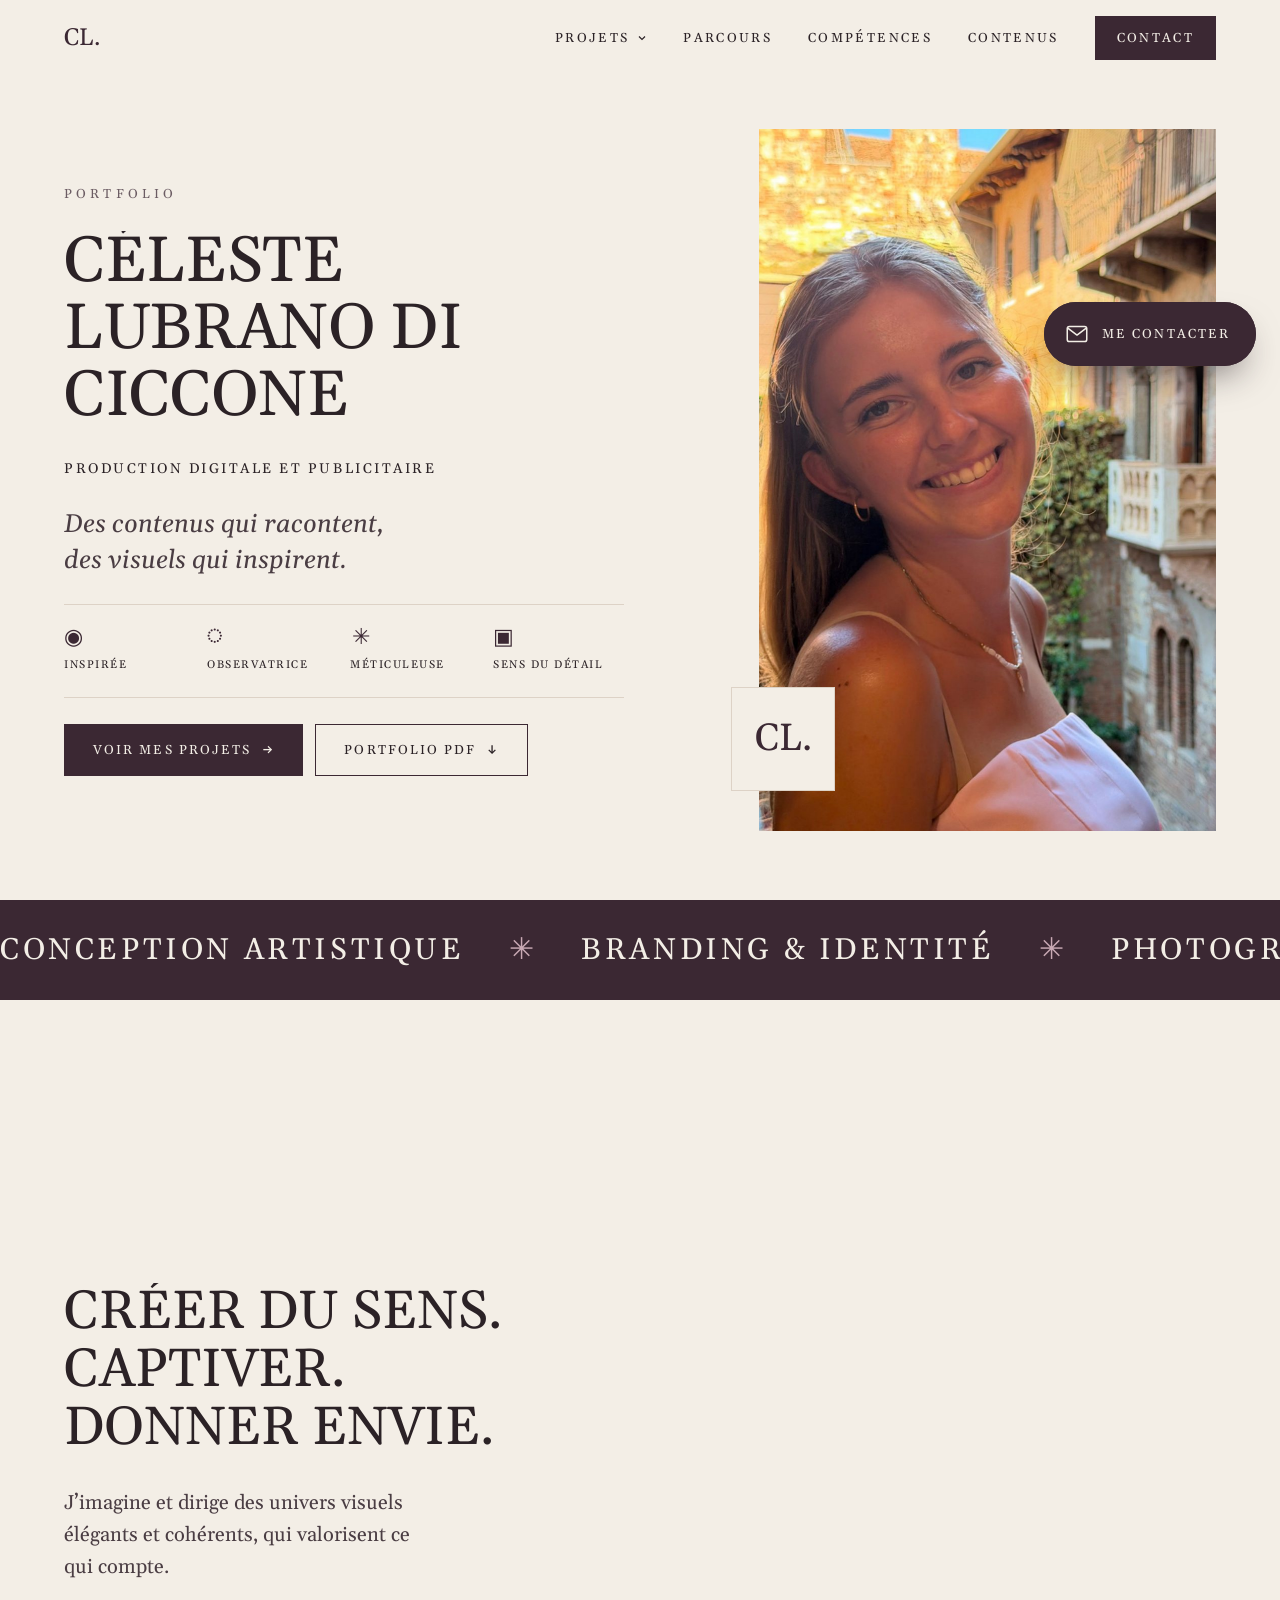
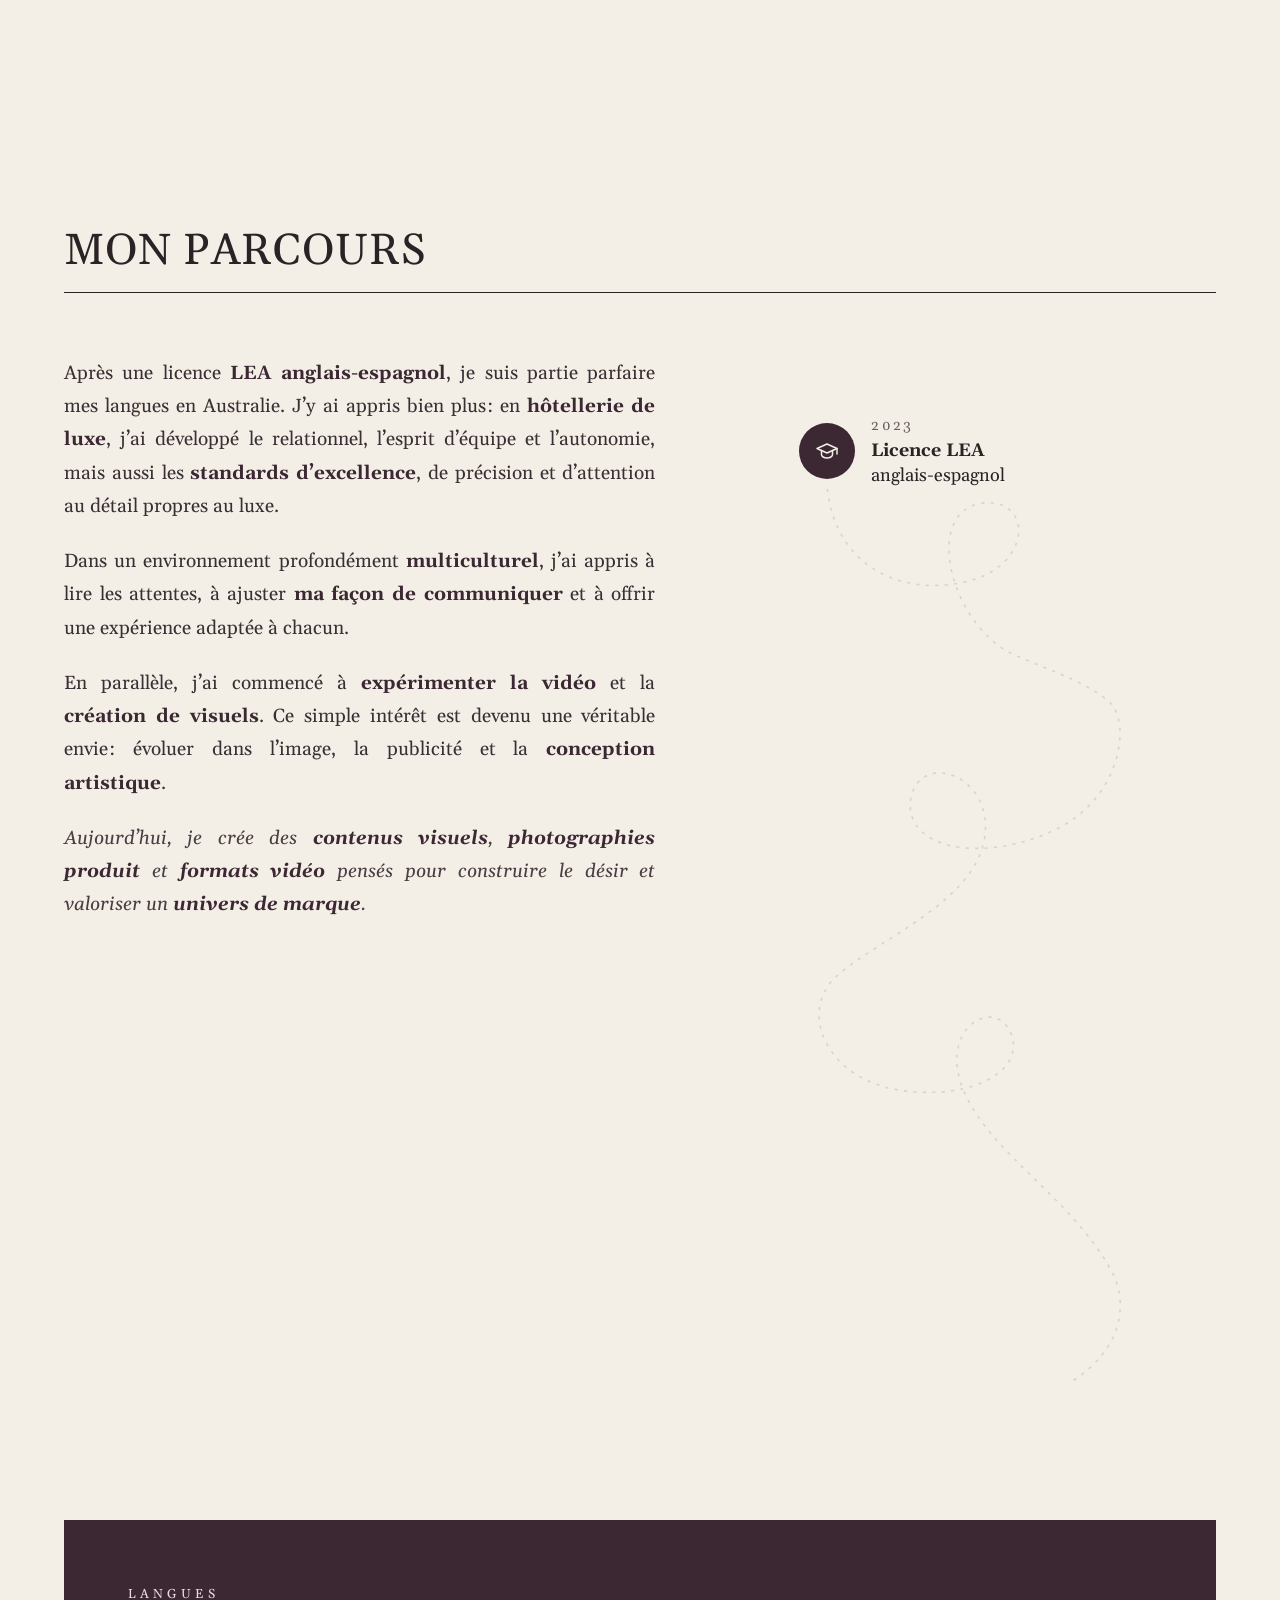
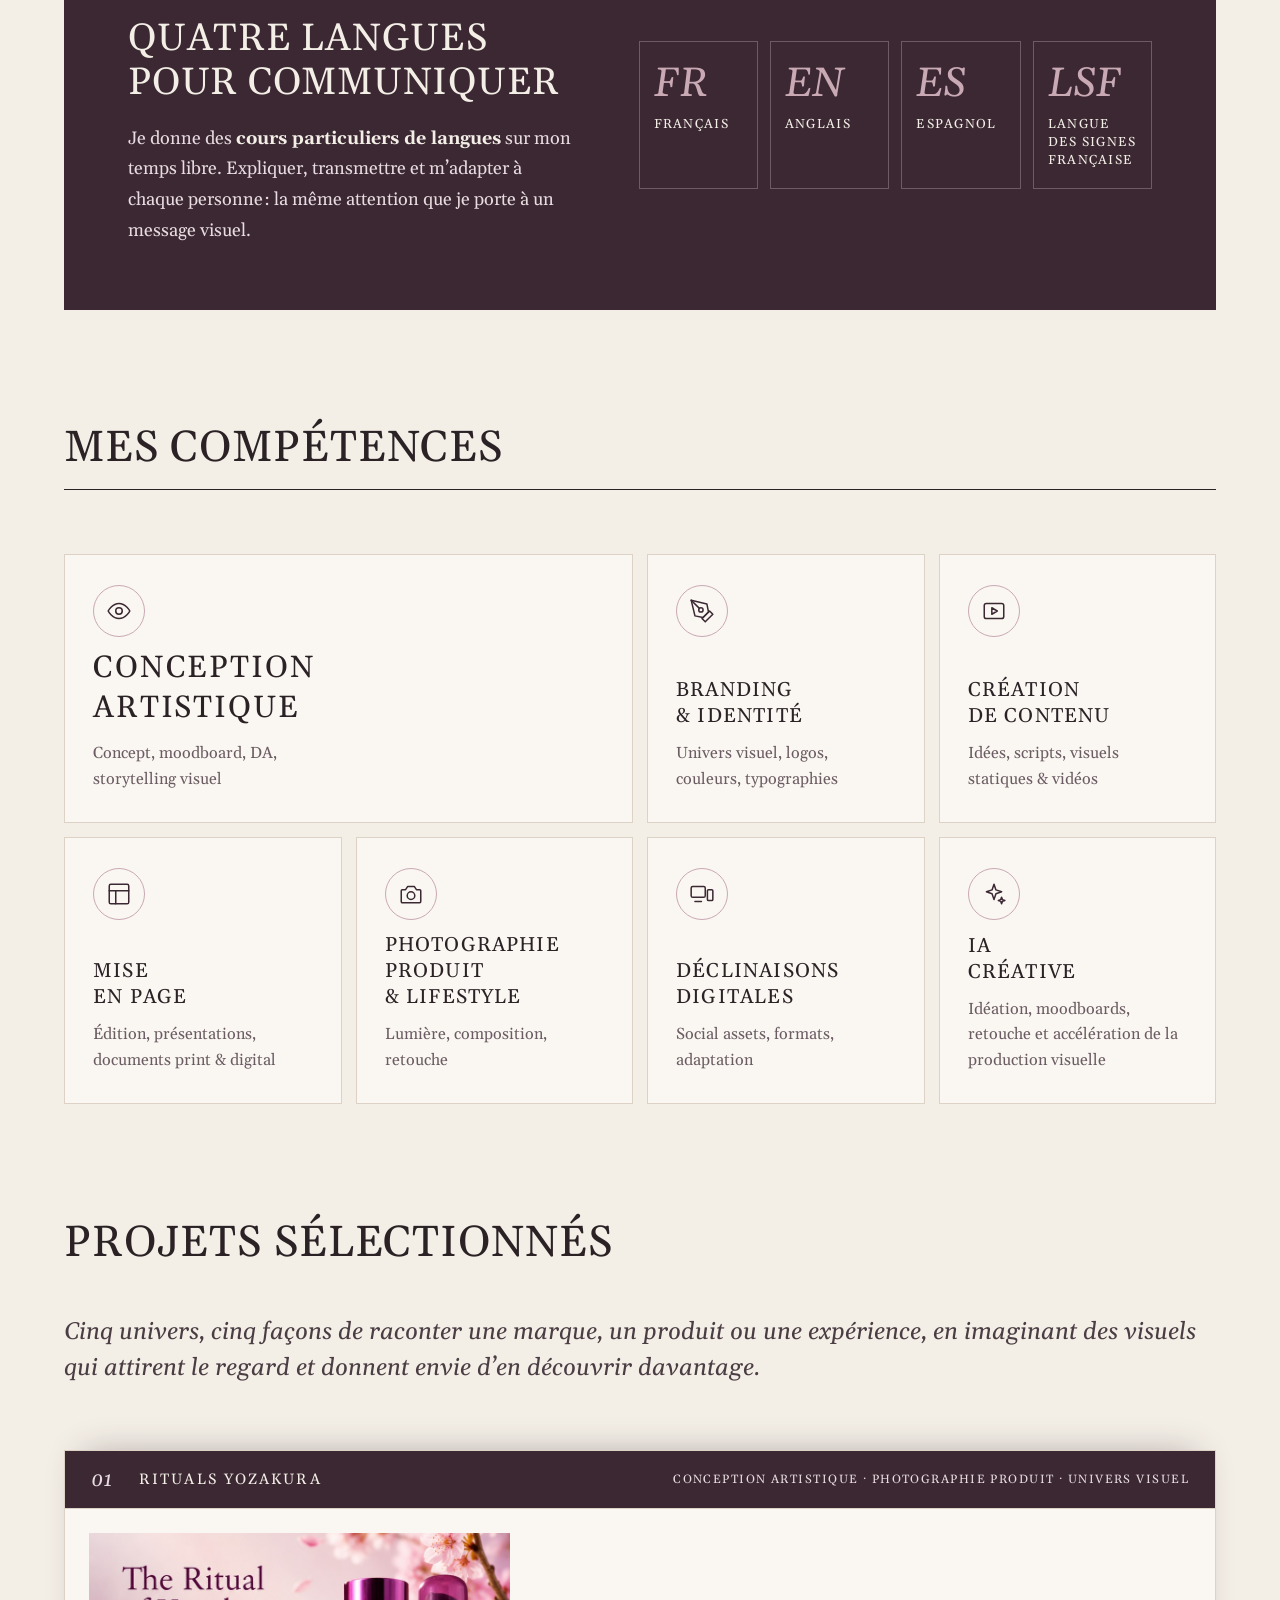
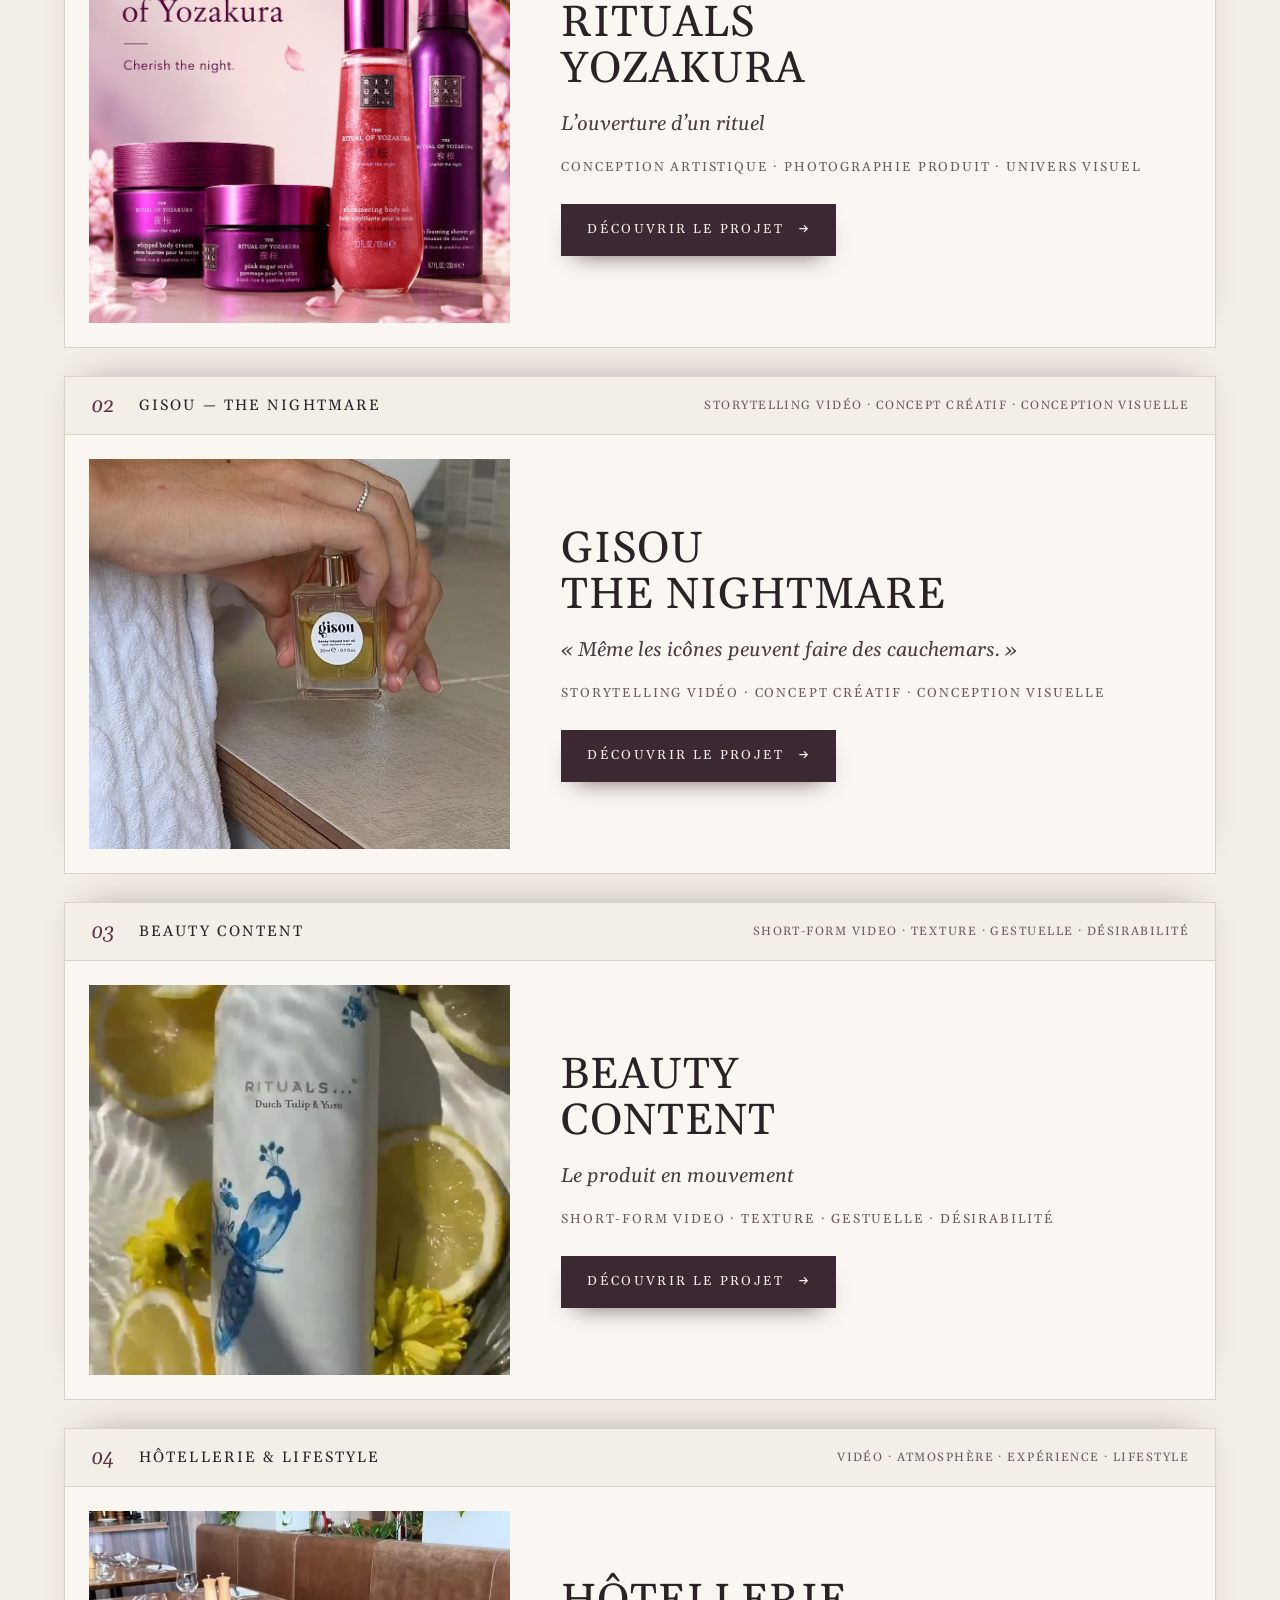
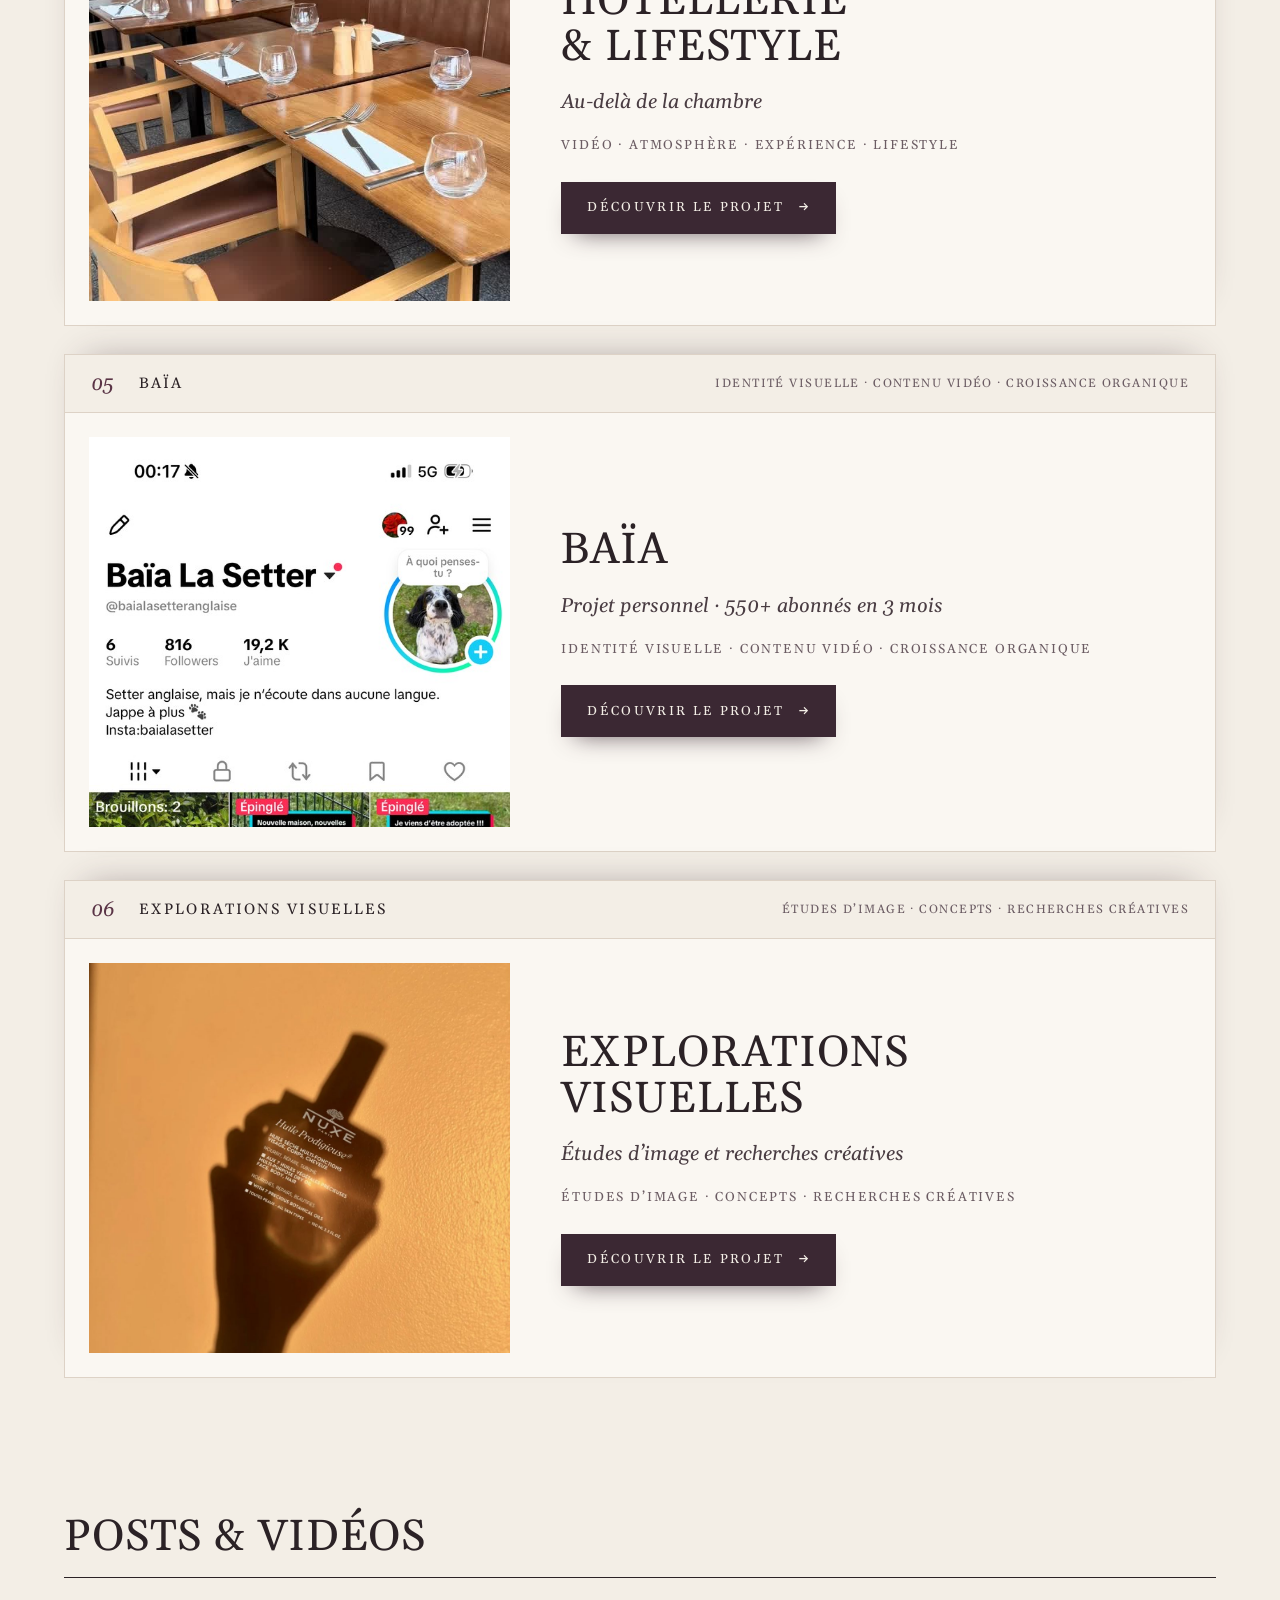
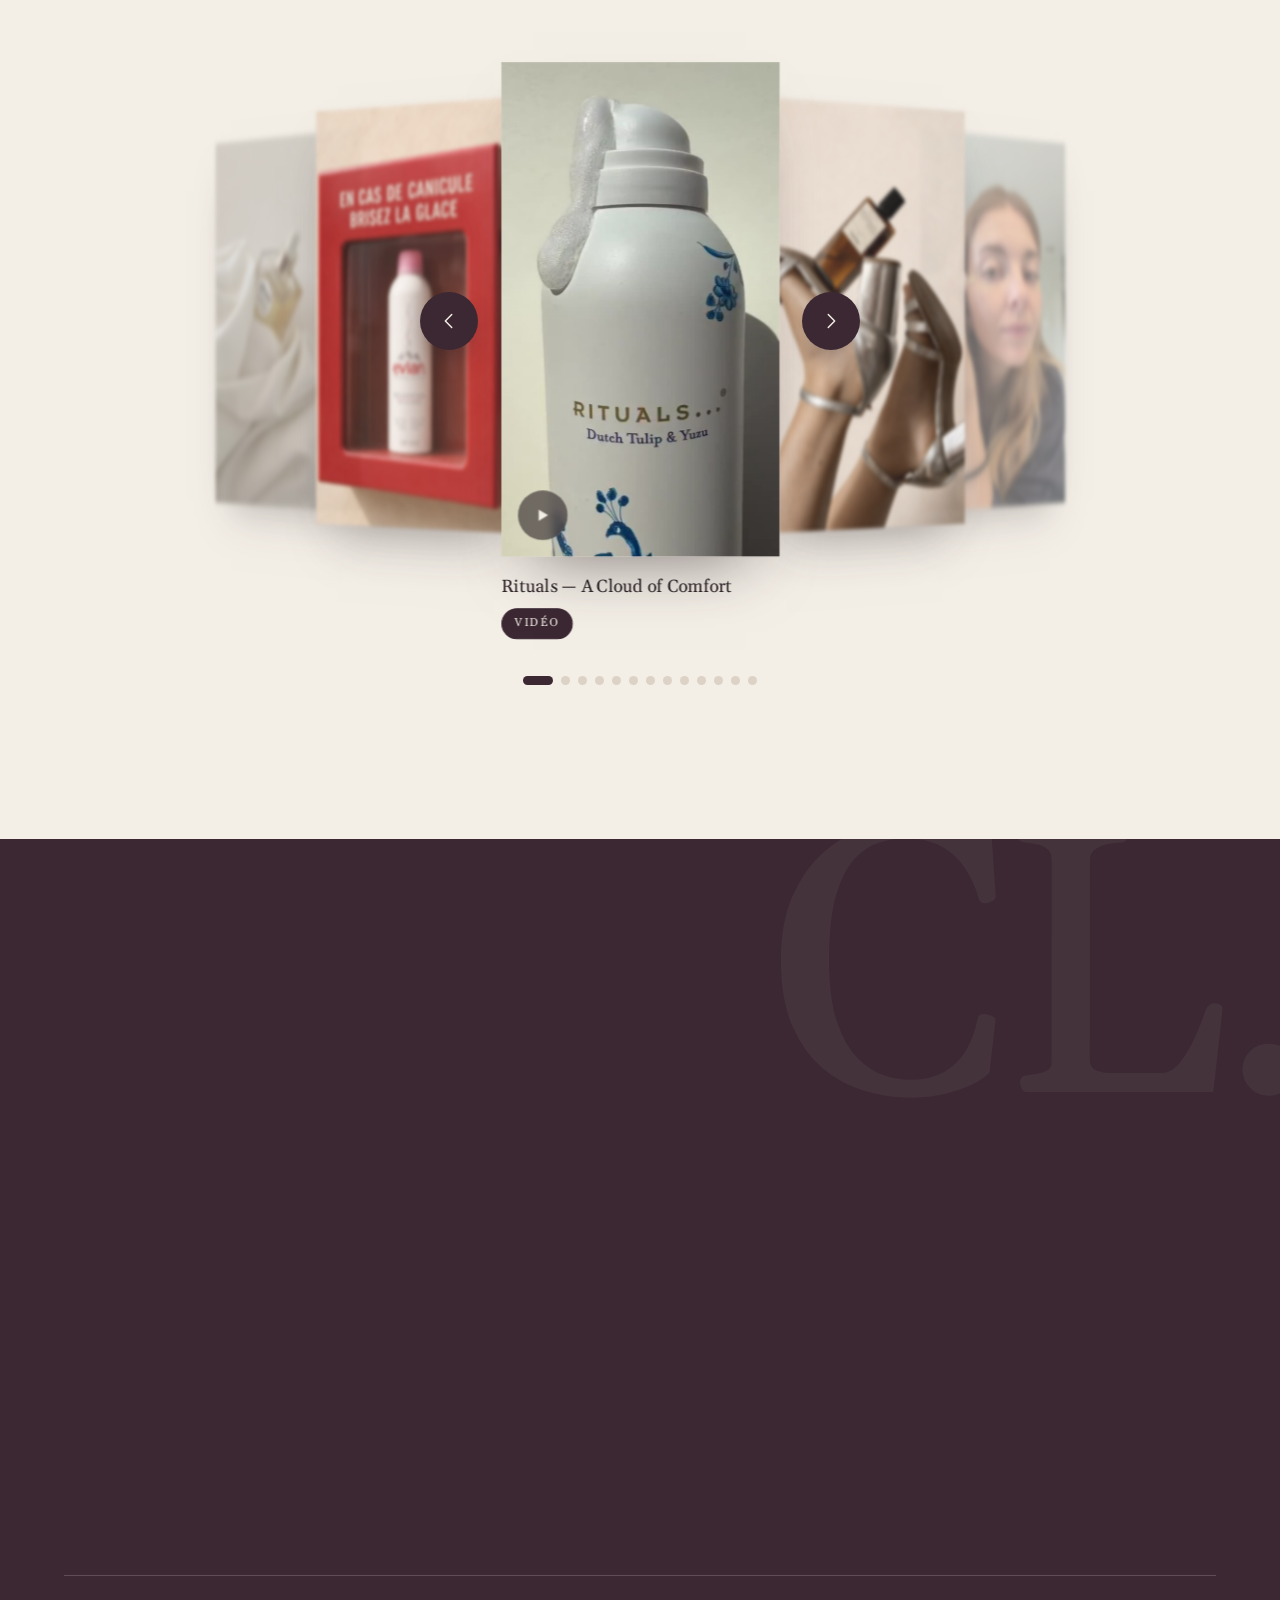
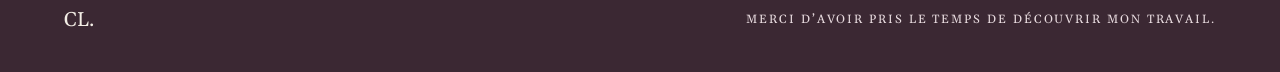
==== index.html @ b699b7a9 "Mobile : noms des parties sous les barres, bouton Contact retiré Co-Authored-By: Claude Opus 5.5 <no" ====
<!doctype html>
<html lang="fr">
<head>
<meta charset="utf-8">
<meta name="viewport" content="width=device-width, initial-scale=1">
<title>Céleste Lubrano di Ciccone — Portfolio · Production digitale et publicitaire</title>
<meta name="description" content="Portfolio de Céleste Lubrano di Ciccone : conception artistique, photographie produit, branding et création de contenu. Lyon, France.">
<meta property="og:title" content="Céleste Lubrano di Ciccone — Portfolio">
<meta property="og:description" content="Des contenus qui racontent, des visuels qui inspirent.">
<meta property="og:image" content="assets/img/yozakura-kv.jpg">
<link rel="icon" href="data:image/svg+xml,%3Csvg xmlns='http://www.w3.org/2000/svg' viewBox='0 0 64 64'%3E%3Crect width='64' height='64' fill='%233B2833'/%3E%3Ctext x='32' y='42' font-family='Georgia' font-size='26' fill='%23F3EEE6' text-anchor='middle'%3ECL.%3C/text%3E%3C/svg%3E">
<link rel="preconnect" href="https://fonts.googleapis.com">
<link rel="preconnect" href="https://fonts.gstatic.com" crossorigin>
<link href="https://fonts.googleapis.com/css2?family=Gelasio:ital,wght@0,400;0,700;1,400&display=swap" rel="stylesheet">
<link rel="stylesheet" href="assets/css/style.css">
<script>document.documentElement.classList.add('js')</script>
</head>
<body>

<div class="curtain" aria-hidden="true"><span>CL.</span></div>

<!-- ============ VERSION MOBILE (stories, visible uniquement sur téléphone) ============ -->
<div class="m-stories" data-stories>
  <div class="m-bar">
    <div class="m-segs"><button type="button" class="m-seg" data-go="m-intro" aria-label="Aller à : Accueil"><i></i><span>Accueil</span></button><button type="button" class="m-seg" data-go="m-projets" aria-label="Aller à : Projets"><i></i><span>Projets</span></button><button type="button" class="m-seg" data-go="m-contenus" aria-label="Aller à : Posts"><i></i><span>Posts</span></button><button type="button" class="m-seg" data-go="m-parcours" aria-label="Aller à : Parcours"><i></i><span>Parcours</span></button><button type="button" class="m-seg" data-go="m-competences" aria-label="Aller à : Compétences"><i></i><span>Compétences</span></button><button type="button" class="m-seg" data-go="m-contact" aria-label="Aller à : Contact"><i></i><span>Contact</span></button></div>
  </div>
  <div class="m-scroller">

    <section class="m-ch m-intro" id="m-intro" data-label="Accueil">
      <div class="m-avatar"><span class="m-ring"></span><img src="assets/img/portrait.jpg" alt="Portrait de Céleste Lubrano di Ciccone"></div>
      <p class="m-kick m-in">Portfolio</p>
      <h1 class="m-in">Céleste<br>Lubrano di Ciccone</h1>
      <p class="m-role m-in">Production digitale &amp; publicitaire</p>
      <p class="m-tagline m-in">Des contenus qui racontent,<br>des visuels qui inspirent.</p>
      <ul class="m-quals m-in"><li>Inspirée</li><li>Observatrice</li><li>Méticuleuse</li><li>Sens du détail</li></ul>
      <div class="m-actions m-in"><a class="m-btn" href="#m-projets" data-go="m-projets">Voir ses projets</a><a class="m-btn m-ghost" href="#m-contact" data-go="m-contact">Me contacter</a></div>
      <span class="m-hint" aria-hidden="true"><i></i>Glissez vers le haut</span>
    </section>

    <section class="m-ch m-proj" data-tone="dark" id="m-projets" data-label="Projets">
      <header class="m-head m-in"><p class="m-kick">Projets sélectionnés</p><h2>Six univers, <em>six histoires</em></h2></header>
      <div class="m-rail m-in" data-rail><a class="m-card" href="projets/rituals-yozakura.html"><img src="assets/img/yozakura-kv.jpg" alt="" loading="lazy" style="object-position:50% 70%"><span class="m-card-txt"><span class="m-num">01</span><span class="m-card-title">Rituals Yozakura</span><span class="m-card-sub">L’ouverture d’un rituel</span><span class="m-go">Découvrir le projet <span aria-hidden="true">→</span></span></span></a><a class="m-card" href="projets/gisou.html"><img src="assets/img/gisou.jpg" alt="" loading="lazy" style="object-position:50% 15%"><span class="m-card-txt"><span class="m-num">02</span><span class="m-card-title">Gisou — The Nightmare</span><span class="m-card-sub">« Même les icônes peuvent faire des cauchemars. »</span><span class="m-go">Découvrir le projet <span aria-hidden="true">→</span></span></span></a><a class="m-card" href="projets/beauty-content.html"><img src="assets/img/rituals-foam.jpg" alt="" loading="lazy" style="object-position:50% 45%"><span class="m-card-txt"><span class="m-num">03</span><span class="m-card-title">Beauty Content</span><span class="m-card-sub">Le produit en mouvement</span><span class="m-go">Découvrir le projet <span aria-hidden="true">→</span></span></span></a><a class="m-card" href="projets/hotellerie-lifestyle.html"><img src="assets/img/restaurant.jpg" alt="" loading="lazy" style="object-position:50% 50%"><span class="m-card-txt"><span class="m-num">04</span><span class="m-card-title">Hôtellerie &amp; lifestyle</span><span class="m-card-sub">Au-delà de la chambre</span><span class="m-go">Découvrir le projet <span aria-hidden="true">→</span></span></span></a><a class="m-card" href="projets/baia.html"><img src="assets/img/baia-chien.jpg" alt="" loading="lazy" style="object-position:50% 35%"><span class="m-card-txt"><span class="m-num">05</span><span class="m-card-title">Baïa</span><span class="m-card-sub">550+ abonnés en 3 mois</span><span class="m-go">Découvrir le projet <span aria-hidden="true">→</span></span></span></a><a class="m-card" href="projets/explorations-visuelles.html"><img src="assets/img/nuxe-ombre.jpg" alt="" loading="lazy" style="object-position:50% 50%"><span class="m-card-txt"><span class="m-num">06</span><span class="m-card-title">Explorations visuelles</span><span class="m-card-sub">Études d’image et recherches créatives</span><span class="m-go">Découvrir le projet <span aria-hidden="true">→</span></span></span></a></div>
      <div class="m-dots" data-dots></div>
    </section>

    <section class="m-ch m-reel" id="m-contenus" data-label="Posts &amp; vidéos">
      <header class="m-head m-in"><p class="m-kick">Posts &amp; vidéos</p><h2>Pensés pour le <em>scroll</em></h2></header>
      <div class="m-rail m-in" data-rail data-reel><figure class="m-media"><div class="m-frame" data-open><video muted loop playsinline preload="none" poster="assets/img/poster-rituals-mousse.jpg" src="assets/video/rituals-mousse.mp4"></video><button class="m-play" type="button" data-open-video="assets/video/rituals-mousse.mp4" aria-label="Regarder la vidéo Rituals — A Cloud of Comfort avec le son"><svg width="14" height="14" viewBox="0 0 14 14" aria-hidden="true"><path d="M3 1.5v11l9-5.5z" fill="#F3EEE6"/></svg></button></div><figcaption><span>Rituals — A Cloud of Comfort</span><span class="tag tag-video">Vidéo</span></figcaption></figure><figure class="m-media"><div class="m-frame" data-open><img src="assets/img/escarpins.jpg" alt="Parfum tenu entre deux escarpins argentés" loading="lazy"></div><figcaption><span>Étude produit</span><span class="tag tag-photo">Photo</span></figcaption></figure><figure class="m-media"><div class="m-frame" data-open><video muted loop playsinline preload="none" poster="assets/img/poster-face-camera.jpg" src="assets/video/face-camera.mp4"></video><button class="m-play" type="button" data-open-video="assets/video/face-camera.mp4" aria-label="Regarder la vidéo Routine — face caméra avec le son"><svg width="14" height="14" viewBox="0 0 14 14" aria-hidden="true"><path d="M3 1.5v11l9-5.5z" fill="#F3EEE6"/></svg></button></div><figcaption><span>Routine — face caméra</span><span class="tag tag-video">Vidéo</span></figcaption></figure><figure class="m-media"><div class="m-frame" data-open><video muted loop playsinline preload="none" poster="assets/img/poster-beauty-of-joseon.jpg" src="assets/video/beauty-of-joseon.mp4"></video><button class="m-play" type="button" data-open-video="assets/video/beauty-of-joseon.mp4" aria-label="Regarder la vidéo Beauty of Joseon — Light on Skin avec le son"><svg width="14" height="14" viewBox="0 0 14 14" aria-hidden="true"><path d="M3 1.5v11l9-5.5z" fill="#F3EEE6"/></svg></button></div><figcaption><span>Beauty of Joseon — Light on Skin</span><span class="tag tag-video">Vidéo</span></figcaption></figure><figure class="m-media"><div class="m-frame" data-open><img src="assets/img/sephora.jpg" alt="Rouges à lèvres Sephora dans une poche de jean" loading="lazy"></div><figcaption><span>Sephora — Pocket</span><span class="tag tag-photo">Photo</span></figcaption></figure><figure class="m-media"><div class="m-frame" data-open><img src="assets/img/nuxe-main.jpg" alt="Huile Prodigieuse Nuxe tenue à la lumière" loading="lazy"></div><figcaption><span>Nuxe — Huile Prodigieuse</span><span class="tag tag-photo">Photo</span></figcaption></figure><figure class="m-media"><div class="m-frame" data-open><video muted loop playsinline preload="none" poster="assets/img/poster-the-orange.jpg" src="assets/video/the-orange.mp4"></video><button class="m-play" type="button" data-open-video="assets/video/the-orange.mp4" aria-label="Regarder la vidéo Thé saveur orange avec le son"><svg width="14" height="14" viewBox="0 0 14 14" aria-hidden="true"><path d="M3 1.5v11l9-5.5z" fill="#F3EEE6"/></svg></button></div><figcaption><span>Thé saveur orange</span><span class="tag tag-video">Vidéo</span></figcaption></figure><figure class="m-media"><div class="m-frame" data-open><img src="assets/img/serum.jpg" alt="Sérum Aroma-Zone tenu dans des draps" loading="lazy"></div><figcaption><span>Aroma-Zone — Sérum</span><span class="tag tag-photo">Photo</span></figcaption></figure><figure class="m-media"><div class="m-frame" data-open><video muted loop playsinline preload="none" poster="assets/img/poster-unboxing.jpg" src="assets/video/unboxing.mp4"></video><button class="m-play" type="button" data-open-video="assets/video/unboxing.mp4" aria-label="Regarder la vidéo Unboxing avec le son"><svg width="14" height="14" viewBox="0 0 14 14" aria-hidden="true"><path d="M3 1.5v11l9-5.5z" fill="#F3EEE6"/></svg></button></div><figcaption><span>Unboxing</span><span class="tag tag-video">Vidéo</span></figcaption></figure><figure class="m-media"><div class="m-frame" data-open><img src="assets/img/swatch.jpg" alt="Textures de crème sur un avant-bras" loading="lazy"></div><figcaption><span>Texture study</span><span class="tag tag-photo">Photo</span></figcaption></figure><figure class="m-media"><div class="m-frame" data-open><video muted loop playsinline preload="none" poster="assets/img/poster-creme-unboxing.jpg" src="assets/video/creme-unboxing.mp4"></video><button class="m-play" type="button" data-open-video="assets/video/creme-unboxing.mp4" aria-label="Regarder la vidéo Crème — unboxing avec le son"><svg width="14" height="14" viewBox="0 0 14 14" aria-hidden="true"><path d="M3 1.5v11l9-5.5z" fill="#F3EEE6"/></svg></button></div><figcaption><span>Crème — unboxing</span><span class="tag tag-video">Vidéo</span></figcaption></figure><figure class="m-media"><div class="m-frame" data-open><video muted loop playsinline preload="none" poster="assets/img/poster-gisou.jpg" src="assets/video/gisou.mp4"></video><button class="m-play" type="button" data-open-video="assets/video/gisou.mp4" aria-label="Regarder la vidéo Gisou — The Nightmare avec le son"><svg width="14" height="14" viewBox="0 0 14 14" aria-hidden="true"><path d="M3 1.5v11l9-5.5z" fill="#F3EEE6"/></svg></button></div><figcaption><span>Gisou — The Nightmare</span><span class="tag tag-video">Vidéo</span></figcaption></figure><figure class="m-media"><div class="m-frame" data-open><img src="assets/img/evian.jpg" alt="Brumisateur Evian dans un boîtier « brisez la glace »" loading="lazy"></div><figcaption><span>Evian — En cas de canicule</span><span class="tag tag-concept">Concept</span></figcaption></figure></div>
      <div class="m-dots" data-dots></div>
    </section>

    <section class="m-ch m-parcours" data-tone="dark" id="m-parcours" data-label="Parcours">
      <header class="m-head m-in"><p class="m-kick">Parcours</p><h2>Mon <em>parcours</em></h2></header>
      <ol class="m-steps"><li class="m-step"><span class="m-step-ico"><svg width="22" height="22" viewBox="0 0 24 24" fill="none" stroke="currentColor" stroke-width="1.5" stroke-linecap="round" stroke-linejoin="round" aria-hidden="true"><path d="M2 9.5l10-4.5 10 4.5-10 4.5z"/><path d="M6.5 11.6v4.2c0 1.6 2.5 3.2 5.5 3.2s5.5-1.6 5.5-3.2v-4.2"/><path d="M22 9.5v5.5"/></svg></span><span class="m-step-txt"><span class="m-year">2023</span><b>Licence LEA</b><span>anglais-espagnol</span></span></li><li class="m-step"><span class="m-step-ico"><svg width="22" height="22" viewBox="0 0 24 24" fill="none" stroke="currentColor" stroke-width="1.5" stroke-linecap="round" stroke-linejoin="round" aria-hidden="true"><circle cx="12" cy="12" r="9"/><path d="M3 12h18"/><path d="M12 3c2.5 2.6 3.8 5.6 3.8 9s-1.3 6.4-3.8 9c-2.5-2.6-3.8-5.6-3.8-9S9.5 5.6 12 3z"/></svg><span class="m-flag"><svg viewBox="0 0 60 30" aria-hidden="true"><rect width="60" height="30" fill="#012169"/><clipPath id="ujm"><rect width="30" height="15"/></clipPath><g clip-path="url(#ujm)"><path d="M0,0 L30,15 M30,0 L0,15" stroke="#fff" stroke-width="3"/><path d="M0,0 L30,15 M30,0 L0,15" stroke="#C8102E" stroke-width="1.2"/><path d="M15,0 V15 M0,7.5 H30" stroke="#fff" stroke-width="5"/><path d="M15,0 V15 M0,7.5 H30" stroke="#C8102E" stroke-width="3"/></g><g fill="#fff"><circle cx="15" cy="22.5" r="3.2"/><circle cx="45" cy="24.5" r="1.8"/><circle cx="37.5" cy="14" r="1.8"/><circle cx="45" cy="6" r="1.8"/><circle cx="52" cy="12.5" r="1.8"/></g></svg></span></span><span class="m-step-txt"><span class="m-year">2024</span><b>Australie</b><span>hôtellerie de luxe</span></span></li><li class="m-step"><span class="m-step-ico"><svg width="22" height="22" viewBox="0 0 24 24" fill="none" stroke="currentColor" stroke-width="1.5" stroke-linecap="round" stroke-linejoin="round" aria-hidden="true"><path d="M21 15.5l-8-4.5V5.5a1.5 1.5 0 0 0-3 0V11l-8 4.5v2l8-2.5v4l-2.5 1.5V22l4-1 4 1v-1.5L13 19v-4l8 2.5z"/></svg><span class="m-flag"><svg viewBox="0 0 3 2" aria-hidden="true"><rect width="1" height="2" fill="#002395"/><rect x="1" width="1" height="2" fill="#fff"/><rect x="2" width="1" height="2" fill="#ED2939"/></svg></span></span><span class="m-step-txt"><span class="m-year">2026</span><b>Retour en France</b><span>Lyon</span></span></li><li class="m-step"><span class="m-step-ico"><svg width="22" height="22" viewBox="0 0 24 24" fill="none" stroke="currentColor" stroke-width="1.5" stroke-linecap="round" stroke-linejoin="round" aria-hidden="true"><rect x="2.5" y="6.5" width="13.5" height="11" rx="2"/><path d="M16 10.5l5.5-3v9l-5.5-3z"/></svg><span class="m-rec"><i></i>REC</span></span><span class="m-step-txt"><span class="m-year">2026</span><b>Création de contenu</b><span>photo · vidéo · conception artistique</span></span></li></ol>
      <div class="m-langs m-in"><span class="m-kick">Langues</span><div><b>FR</b><b>EN</b><b>ES</b><b>LSF</b></div><p>Je donne aussi des cours particuliers de langues.</p></div>
    </section>

    <section class="m-ch m-skills" id="m-competences" data-label="Compétences">
      <header class="m-head m-in"><p class="m-kick">Compétences</p><h2>Ce que <em>je fais</em></h2></header>
      <ul class="m-tiles"><li class="m-tile"><span class="m-tile-ico"><svg width="24" height="24" viewBox="0 0 24 24" fill="none" stroke="currentColor" stroke-width="1.4" stroke-linecap="round" stroke-linejoin="round" aria-hidden="true"><path d="M2 12s3.6-7 10-7 10 7 10 7-3.6 7-10 7S2 12 2 12z"/><circle cx="12" cy="12" r="3"/></svg></span><span>Conception artistique</span></li><li class="m-tile"><span class="m-tile-ico"><svg width="24" height="24" viewBox="0 0 24 24" fill="none" stroke="currentColor" stroke-width="1.4" stroke-linecap="round" stroke-linejoin="round" aria-hidden="true"><path d="M12 19l7-7 3 3-7 7-3-3z"/><path d="M18 13l-1.5-7.5L2 2l3.5 14.5L13 18l5-5z"/><path d="M2 2l7.6 7.6"/><circle cx="11" cy="11" r="2"/></svg></span><span>Branding &amp; identité</span></li><li class="m-tile"><span class="m-tile-ico"><svg width="24" height="24" viewBox="0 0 24 24" fill="none" stroke="currentColor" stroke-width="1.4" stroke-linecap="round" stroke-linejoin="round" aria-hidden="true"><rect x="3" y="5" width="18" height="14" rx="2"/><path d="M10 9l5 3-5 3z"/></svg></span><span>Création de contenu</span></li><li class="m-tile"><span class="m-tile-ico"><svg width="24" height="24" viewBox="0 0 24 24" fill="none" stroke="currentColor" stroke-width="1.4" stroke-linecap="round" stroke-linejoin="round" aria-hidden="true"><rect x="3" y="3" width="18" height="18" rx="1.5"/><path d="M3 9h18M9 9v12"/></svg></span><span>Mise en page</span></li><li class="m-tile"><span class="m-tile-ico"><svg width="24" height="24" viewBox="0 0 24 24" fill="none" stroke="currentColor" stroke-width="1.4" stroke-linecap="round" stroke-linejoin="round" aria-hidden="true"><path d="M4 8h3l2-3h6l2 3h3a1 1 0 0 1 1 1v10a1 1 0 0 1-1 1H4a1 1 0 0 1-1-1V9a1 1 0 0 1 1-1z"/><circle cx="12" cy="13.5" r="3.5"/></svg></span><span>Photo produit &amp; lifestyle</span></li><li class="m-tile"><span class="m-tile-ico"><svg width="24" height="24" viewBox="0 0 24 24" fill="none" stroke="currentColor" stroke-width="1.4" stroke-linecap="round" stroke-linejoin="round" aria-hidden="true"><rect x="2" y="5" width="13" height="10" rx="1.5"/><rect x="17" y="8" width="5" height="10" rx="1"/><path d="M5.5 19h6"/></svg></span><span>Déclinaisons digitales</span></li><li class="m-tile"><span class="m-tile-ico"><svg width="24" height="24" viewBox="0 0 24 24" fill="none" stroke="currentColor" stroke-width="1.4" stroke-linecap="round" stroke-linejoin="round" aria-hidden="true"><path d="M12 3l1.8 5.2L19 10l-5.2 1.8L12 17l-1.8-5.2L5 10l5.2-1.8z"/><path d="M19 15l.8 2.2L22 18l-2.2.8L19 21l-.8-2.2L16 18l2.2-.8z"/></svg></span><span>IA créative</span></li><li class="m-tile m-tile-pdf"><a href="assets/portfolio-celeste-lubrano.pdf" download><span class="m-tile-ico"><svg width="24" height="24" viewBox="0 0 24 24" fill="none" stroke="currentColor" stroke-width="1.4" stroke-linecap="round" stroke-linejoin="round" aria-hidden="true"><path d="M14 3H6.5A1.5 1.5 0 0 0 5 4.5v15A1.5 1.5 0 0 0 6.5 21h11a1.5 1.5 0 0 0 1.5-1.5V8z"/><path d="M14 3v5h5M12 11v6M9.5 14.5L12 17l2.5-2.5"/></svg></span><span>Portfolio PDF</span></a></li></ul>
    </section>

    <section class="m-ch m-contact" data-tone="dark" id="m-contact" data-label="Contact">
      <p class="m-kick m-in">Contact</p>
      <h2 class="m-in">Et si nous imaginions la suite ensemble&#8239;?</h2>
      <div class="m-big m-in">
        <a class="m-bigbtn" href="tel:+33641955420"><span class="m-big-ico"><svg width="24" height="24" viewBox="0 0 24 24" fill="none" stroke="currentColor" stroke-width="1.5" stroke-linecap="round" stroke-linejoin="round" aria-hidden="true"><path d="M5 3.5h3.5l1.8 4.5-2.3 1.4a11 11 0 0 0 5.6 5.6l1.4-2.3 4.5 1.8V18a2 2 0 0 1-2 2A15.5 15.5 0 0 1 3 5.5a2 2 0 0 1 2-2z"/></svg></span><span><b>Appeler</b><small>+33 6 41 95 54 20</small></span></a>
        <a class="m-bigbtn" href="mailto:celeste.lubrano04@gmail.com?subject=Contact%20depuis%20votre%20portfolio"><span class="m-big-ico"><svg width="24" height="24" viewBox="0 0 24 24" fill="none" stroke="currentColor" stroke-width="1.5" stroke-linecap="round" stroke-linejoin="round" aria-hidden="true"><rect x="3" y="5" width="18" height="14" rx="2"/><path d="M3.5 6.5l8.5 6.5 8.5-6.5"/></svg></span><span><b>Écrire</b><small>celeste.lubrano04@gmail.com</small></span></a>
        <a class="m-bigbtn" href="https://www.linkedin.com/in/celeste-lubrano-1a5008356/" target="_blank" rel="noopener"><span class="m-big-ico"><svg width="24" height="24" viewBox="0 0 24 24" fill="none" stroke="currentColor" stroke-width="1.5" stroke-linecap="round" stroke-linejoin="round" aria-hidden="true"><rect x="3" y="3" width="18" height="18" rx="2"/><path d="M8 10.5V17M8 7.2v.1M12 17v-3.8c0-1.6 1-2.7 2.4-2.7s2.1 1 2.1 2.7V17M12 10.5V17"/></svg></span><span><b>LinkedIn</b><small>Céleste Lubrano</small></span></a>
      </div>
      <button class="m-copy m-in" type="button" data-copy="celeste.lubrano04@gmail.com"><svg width="18" height="18" viewBox="0 0 24 24" fill="none" stroke="currentColor" stroke-width="1.4" stroke-linecap="round" stroke-linejoin="round" aria-hidden="true"><rect x="8" y="8" width="12" height="12" rx="2"/><path d="M16 8V5.5A1.5 1.5 0 0 0 14.5 4h-9A1.5 1.5 0 0 0 4 5.5v9A1.5 1.5 0 0 0 5.5 16H8"/></svg><span>Copier l’adresse e-mail</span></button>
      <p class="m-foot m-in"><b>CL.</b> Basée à Lyon · Merci de votre visite</p>
    </section>

  </div>
</div>
<!-- ============ FIN VERSION MOBILE ============ -->
<div class="cursor" aria-hidden="true"><span></span></div>

<!-- ============ EN-TÊTE ============ -->
<header class="header">
  <div class="wrap">
    <a class="logo" href="#top" aria-label="Retour en haut">CL.</a>
    <nav class="nav" aria-label="Navigation principale">
      <div class="nav-drop"><a class="nav-drop-btn" href="#projets" aria-haspopup="true">Projets<svg width="10" height="10" viewBox="0 0 10 10" aria-hidden="true"><path d="M2 3.5l3 3 3-3" fill="none" stroke="currentColor" stroke-width="1.2"/></svg></a><div class="drop-menu"><a class="drop-item" href="projets/rituals-yozakura.html"><img src="assets/img/yozakura-kv.jpg" alt="" style="object-position:50% 62%"><span class="drop-num">01</span><span class="drop-name">Rituals Yozakura</span></a><a class="drop-item" href="projets/gisou.html"><img src="assets/img/gisou.jpg" alt="" style="object-position:50% 8%"><span class="drop-num">02</span><span class="drop-name">Gisou — The Nightmare</span></a><a class="drop-item" href="projets/beauty-content.html"><img src="assets/img/rituals-foam.jpg" alt="" style="object-position:50% 56%"><span class="drop-num">03</span><span class="drop-name">Beauty Content</span></a><a class="drop-item" href="projets/hotellerie-lifestyle.html"><img src="assets/img/restaurant.jpg" alt="" style="object-position:50% 50%"><span class="drop-num">04</span><span class="drop-name">Hôtellerie &amp; lifestyle</span></a><a class="drop-item" href="projets/baia.html"><img src="assets/img/baia-photos.jpg" alt="" style="object-position:50% 2%"><span class="drop-num">05</span><span class="drop-name">Baïa</span></a><a class="drop-item" href="projets/explorations-visuelles.html"><img src="assets/img/nuxe-ombre.jpg" alt="" style="object-position:50% 50%"><span class="drop-num">06</span><span class="drop-name">Explorations visuelles</span></a></div></div>
      <a href="#parcours">Parcours</a>
      <a href="#competences">Compétences</a>
      <a href="#contenus">Contenus</a>
      <a class="nav-cta" href="#contact">Contact</a>
    </nav>
    <button class="burger" type="button" aria-label="Ouvrir le menu" aria-expanded="false"><span></span><span></span></button>
  </div>
</header>
<div class="mobile-menu">
  <a href="#projets">Projets</a>
  <a href="#parcours">Parcours</a>
  <a href="#competences">Compétences</a>
  <a href="#contenus">Contenus</a>
  <a href="#contact">Contact</a>
  <small>CÉLESTE LUBRANO DI CICCONE · LYON</small>
</div>

<main id="top">

<!-- ============ HÉROS ============ -->
<section class="hero" style="position:relative">
  <div class="wrap">
    <div class="hero-text">
      <div class="kicker rv" style="--d:.5s">Portfolio</div>
      <h1>
        <span class="line"><span>Céleste</span></span>
        <span class="line"><span>Lubrano di</span></span>
        <span class="line"><span>Ciccone</span></span>
      </h1>
      <div class="sub rv" style="--d:.6s">PRODUCTION DIGITALE ET PUBLICITAIRE</div>
      <p class="tagline rv" style="--d:.7s">Des contenus qui racontent,<br>des visuels qui inspirent.</p>
      <div class="qualities rv" style="--d:.8s">
        <div><span>◉</span><span>Inspirée</span></div>
        <div><span>◌</span><span>Observatrice</span></div>
        <div><span class="spin">✳&#xFE0E;</span><span>Méticuleuse</span></div>
        <div><span>▣</span><span>Sens du détail</span></div>
      </div>
      <div class="actions rv" style="--d:.9s">
        <a class="btn full" href="#projets">Voir mes projets <span class="arr">→</span></a>
        <a class="btn" href="assets/portfolio-celeste-lubrano.pdf" download>Portfolio PDF <span class="arr">↓</span></a>
      </div>
    </div>
    <div class="hero-photo">
      <div class="mask"><img src="assets/img/portrait.jpg" alt="Portrait de Céleste Lubrano di Ciccone" data-parallax="0.1"></div>
      <div class="badge">CL.</div>
    </div>
  </div>
</section>

<!-- ============ BANDEAU ============ -->
<div class="marquee" aria-label="Conception artistique, branding, photographie produit, création de contenu, short-form video">
  <div class="marquee-track" aria-hidden="true">
    <span>CONCEPTION ARTISTIQUE</span><b>✳&#xFE0E;</b><span>BRANDING &amp; IDENTITÉ</span><b>✳&#xFE0E;</b><span>PHOTOGRAPHIE PRODUIT</span><b>✳&#xFE0E;</b><span>CRÉATION DE CONTENU</span><b>✳&#xFE0E;</b><span>SHORT-FORM VIDEO</span><b>✳&#xFE0E;</b><span>STORYTELLING VISUEL</span><b>✳&#xFE0E;</b>
    <span>CONCEPTION ARTISTIQUE</span><b>✳&#xFE0E;</b><span>BRANDING &amp; IDENTITÉ</span><b>✳&#xFE0E;</b><span>PHOTOGRAPHIE PRODUIT</span><b>✳&#xFE0E;</b><span>CRÉATION DE CONTENU</span><b>✳&#xFE0E;</b><span>SHORT-FORM VIDEO</span><b>✳&#xFE0E;</b><span>STORYTELLING VISUEL</span><b>✳&#xFE0E;</b>
  </div>
</div>

<!-- ============ MANIFESTE ============ -->
<section class="section" id="manifeste">
  <div class="wrap manifesto">
    <div>
      <h2 data-split>Créer du sens.<br>Captiver.<br>Donner envie.</h2>
      <p class="rv" style="--d:.3s">J’imagine et dirige des univers visuels élégants et cohérents, qui&nbsp;valorisent ce qui compte.</p>
    </div>
    <div class="collage" data-collage>
      <figure class="ph ph1"><div class="ph-in"><img src="assets/img/mood-1-mur.jpg" alt="Main épinglant des images sur un mur d’inspiration"></div></figure>
      <figure class="ph ph2"><div class="ph-in"><img src="assets/img/mood-2-graphic.jpg" alt="Affiches « graphic design is my passion » sur un mur"></div></figure>
      <figure class="ph ph3"><div class="ph-in"><img src="assets/img/mood-3-bureau.jpg" alt="Bureau avec ordinateur, carnets et café"></div></figure>
      <figure class="ph ph4"><div class="ph-in"><img src="assets/img/mood-4-table.jpg" alt="Table de travail avec magazines, surligneurs et ordinateur"></div></figure>
      <figure class="ph ph5"><div class="ph-in"><img src="assets/img/mood-5-magazines.jpg" alt="Magazines étalés sur un tapis"></div></figure>
    </div>
  </div>
</section>

<!-- ============ PARCOURS ============ -->
<section class="section" data-sec="parcours">
  <div class="wrap">
    <span class="anchor" id="parcours"></span>
    <div class="sec-head">
      <div class="sec-title rv"><h2>Mon parcours</h2></div>
      <div class="rule"></div>
    </div>
    <div class="parcours">
      <div class="txt">
        <p class="rv">Après une licence <strong>LEA anglais-espagnol</strong>, je suis partie parfaire mes langues en Australie. J’y ai appris bien plus&#8239;: en <strong>hôtellerie de luxe</strong>, j’ai développé le relationnel, l’esprit d’équipe et l’autonomie, mais aussi les <strong>standards d’excellence</strong>, de précision et d’attention au détail propres au luxe.</p>
        <p class="rv">Dans un environnement profondément <strong>multiculturel</strong>, j’ai appris à lire les attentes, à ajuster <strong>ma façon de communiquer</strong> et à offrir une expérience adaptée à chacun.</p>
        <p class="rv">En parallèle, j’ai commencé à <strong>expérimenter la vidéo</strong> et la <strong>création de visuels</strong>. Ce simple intérêt est devenu une véritable envie&#8239;: évoluer dans l’image, la publicité et la <strong>conception artistique</strong>.</p>
        <p class="rv it" style="color:#4A3D43">Aujourd’hui, je crée des <strong>contenus visuels</strong>, <strong>photographies produit</strong> et <strong>formats vidéo</strong> pensés pour construire le désir et valoriser un <strong>univers de marque</strong>.</p>
      </div>
      <div class="journey" data-journey><svg class="journey-svg" viewBox="0 0 420 1000" aria-hidden="true"><path class="track-bg" d="M70,90 C 60,190 130,230 200,215 C 270,200 265,130 215,140 C 160,152 190,260 250,285 C 290,302 320,312 340,330 C 360,350 350,420 290,450 C 220,485 140,470 150,420 C 160,375 230,400 220,460 C 210,520 120,555 80,590 C 40,625 70,690 140,700 C 210,710 260,680 245,645 C 230,610 175,640 200,700 C 225,760 300,800 340,870 C 360,905 350,950 300,980"/><path class="track" d="M70,90 C 60,190 130,230 200,215 C 270,200 265,130 215,140 C 160,152 190,260 250,285 C 290,302 320,312 340,330 C 360,350 350,420 290,450 C 220,485 140,470 150,420 C 160,375 230,400 220,460 C 210,520 120,555 80,590 C 40,625 70,690 140,700 C 210,710 260,680 245,645 C 230,610 175,640 200,700 C 225,760 300,800 340,870 C 360,905 350,950 300,980"/><circle class="tip" r="5" cx="70" cy="90"/></svg><div class="stop right" style="--x:16.67%;--y:9.00%" data-x="70" data-y="90"><span class="mark"><svg width="24" height="24" viewBox="0 0 24 24" fill="none" stroke="currentColor" stroke-width="1.5" stroke-linecap="round" stroke-linejoin="round" aria-hidden="true"><path d="M2 9.5l10-4.5 10 4.5-10 4.5z"/><path d="M6.5 11.6v4.2c0 1.6 2.5 3.2 5.5 3.2s5.5-1.6 5.5-3.2v-4.2"/><path d="M22 9.5v5.5"/></svg></span><div class="lbl"><span class="y">2023</span><span class="t"><strong>Licence LEA</strong><br>anglais-espagnol</span></div></div><div class="stop left" style="--x:80.95%;--y:33.00%" data-x="340" data-y="330"><span class="mark"><svg width="24" height="24" viewBox="0 0 24 24" fill="none" stroke="currentColor" stroke-width="1.5" stroke-linecap="round" stroke-linejoin="round" aria-hidden="true"><circle cx="12" cy="12" r="9"/><path d="M3 12h18"/><path d="M12 3c2.5 2.6 3.8 5.6 3.8 9s-1.3 6.4-3.8 9c-2.5-2.6-3.8-5.6-3.8-9S9.5 5.6 12 3z"/></svg></span><span class="pop flag" aria-hidden="true"><svg viewBox="0 0 60 30" aria-hidden="true"><rect width="60" height="30" fill="#012169"/><clipPath id="uj"><rect width="30" height="15"/></clipPath><g clip-path="url(#uj)"><path d="M0,0 L30,15 M30,0 L0,15" stroke="#fff" stroke-width="3"/><path d="M0,0 L30,15 M30,0 L0,15" stroke="#C8102E" stroke-width="1.2"/><path d="M15,0 V15 M0,7.5 H30" stroke="#fff" stroke-width="5"/><path d="M15,0 V15 M0,7.5 H30" stroke="#C8102E" stroke-width="3"/></g><g fill="#fff"><polygon points="15.0,18.0 15.9,20.6 18.5,19.7 17.0,22.0 19.4,23.5 16.6,23.8 17.0,26.6 15.0,24.6 13.0,26.6 13.4,23.8 10.6,23.5 13.0,22.0 11.5,19.7 14.1,20.6"/><polygon points="45.0,21.9 45.5,23.5 47.0,22.9 46.1,24.2 47.5,25.1 45.9,25.2 46.1,26.8 45.0,25.6 43.9,26.8 44.1,25.2 42.5,25.1 43.9,24.2 43.0,22.9 44.5,23.5"/><polygon points="37.5,11.4 38.0,13.0 39.5,12.4 38.6,13.7 40.0,14.6 38.4,14.7 38.6,16.3 37.5,15.2 36.4,16.3 36.6,14.7 35.0,14.6 36.4,13.7 35.5,12.4 37.0,13.0"/><polygon points="45.0,3.4 45.5,5.0 47.0,4.4 46.1,5.7 47.5,6.6 45.9,6.7 46.1,8.3 45.0,7.2 43.9,8.3 44.1,6.7 42.5,6.6 43.9,5.7 43.0,4.4 44.5,5.0"/><polygon points="52.0,9.9 52.5,11.5 54.0,10.9 53.1,12.2 54.5,13.1 52.9,13.2 53.1,14.8 52.0,13.7 50.9,14.8 51.1,13.2 49.5,13.1 50.9,12.2 50.0,10.9 51.5,11.5"/><polygon points="48.2,16.1 48.6,17.0 49.5,17.1 48.8,17.7 49.0,18.6 48.2,18.1 47.4,18.6 47.6,17.7 46.9,17.1 47.8,17.0"/></g></svg></span><div class="lbl"><span class="y">2024</span><span class="t">Départ pour l’Australie</span></div></div><div class="stop right" style="--x:19.05%;--y:59.00%" data-x="80" data-y="590"><span class="mark"><svg width="24" height="24" viewBox="0 0 24 24" fill="none" stroke="currentColor" stroke-width="1.5" stroke-linecap="round" stroke-linejoin="round" aria-hidden="true"><path d="M21 15.5l-8-4.5V5.5a1.5 1.5 0 0 0-3 0V11l-8 4.5v2l8-2.5v4l-2.5 1.5V22l4-1 4 1v-1.5L13 19v-4l8 2.5z"/></svg></span><span class="pop flag" aria-hidden="true"><svg viewBox="0 0 3 2" aria-hidden="true"><rect width="1" height="2" fill="#002395"/><rect x="1" width="1" height="2" fill="#fff"/><rect x="2" width="1" height="2" fill="#ED2939"/></svg></span><div class="lbl"><span class="y">2026</span><span class="t">Retour en France</span></div></div><div class="stop left" style="--x:80.95%;--y:87.00%" data-x="340" data-y="870"><span class="mark"><svg width="24" height="24" viewBox="0 0 24 24" fill="none" stroke="currentColor" stroke-width="1.5" stroke-linecap="round" stroke-linejoin="round" aria-hidden="true"><rect x="2.5" y="6.5" width="13.5" height="11" rx="2"/><path d="M16 10.5l5.5-3v9l-5.5-3z"/></svg></span><span class="pop rec" aria-hidden="true"><i></i>REC</span><div class="lbl"><span class="y">2026</span><span class="t">Création de contenu, photographie &amp; conception artistique junior</span></div></div></div>
    </div>

    <div class="langues rv">
      <div class="langues-txt">
        <div class="kicker">Langues</div>
        <h3>Quatre langues pour communiquer</h3>
        <p>Je donne des <strong>cours particuliers de langues</strong> sur mon temps libre. Expliquer, transmettre et m’adapter à chaque personne&#8239;: la même attention que je porte à un message visuel.</p>
      </div>
      <ul class="langues-list">
        <li><b>FR</b><span>Français</span></li>
        <li><b>EN</b><span>Anglais</span></li>
        <li><b>ES</b><span>Espagnol</span></li>
        <li><b>LSF</b><span>Langue des signes française</span></li>
      </ul>
    </div>
  </div>
</section>

<!-- ============ COMPÉTENCES ============ -->
<section class="section" data-sec="competences">
  <div class="wrap">
    <span class="anchor" id="competences"></span>
    <div class="sec-head">
      <div class="sec-title rv"><h2>Mes compétences</h2></div>
      <div class="rule"></div>
    </div>
    <div class="skills">
      <div class="skill rv feat" style="--d:0s"><span class="sk-ico"><svg width="26" height="26" viewBox="0 0 24 24" fill="none" stroke="currentColor" stroke-width="1.4" stroke-linecap="round" stroke-linejoin="round" aria-hidden="true"><path d="M2 12s3.6-7 10-7 10 7 10 7-3.6 7-10 7S2 12 2 12z"/><circle cx="12" cy="12" r="3"/></svg></span><h3>Conception<br>artistique</h3><p>Concept, moodboard, DA, storytelling visuel</p><img class="sk-img" src="assets/img/mood-3-bureau.jpg" alt="" loading="lazy"></div>
      <div class="skill rv" style="--d:0.08s"><span class="sk-ico"><svg width="26" height="26" viewBox="0 0 24 24" fill="none" stroke="currentColor" stroke-width="1.4" stroke-linecap="round" stroke-linejoin="round" aria-hidden="true"><path d="M12 19l7-7 3 3-7 7-3-3z"/><path d="M18 13l-1.5-7.5L2 2l3.5 14.5L13 18l5-5z"/><path d="M2 2l7.6 7.6"/><circle cx="11" cy="11" r="2"/></svg></span><h3>Branding<br>&amp; identité</h3><p>Univers visuel, logos, couleurs, typographies</p><img class="sk-img" src="assets/img/yozakura-kv.jpg" alt="" loading="lazy"></div>
      <div class="skill rv" style="--d:0.16s"><span class="sk-ico"><svg width="26" height="26" viewBox="0 0 24 24" fill="none" stroke="currentColor" stroke-width="1.4" stroke-linecap="round" stroke-linejoin="round" aria-hidden="true"><rect x="3" y="5" width="18" height="14" rx="2"/><path d="M10 9l5 3-5 3z"/></svg></span><h3>Création<br>de contenu</h3><p>Idées, scripts, visuels statiques &amp; vidéos</p><img class="sk-img" src="assets/img/poster-rituals-mousse.jpg" alt="" loading="lazy"></div>
      <div class="skill rv" style="--d:0s"><span class="sk-ico"><svg width="26" height="26" viewBox="0 0 24 24" fill="none" stroke="currentColor" stroke-width="1.4" stroke-linecap="round" stroke-linejoin="round" aria-hidden="true"><rect x="3" y="3" width="18" height="18" rx="1.5"/><path d="M3 9h18M9 9v12"/></svg></span><h3>Mise<br>en page</h3><p>Édition, présentations, documents print &amp; digital</p><img class="sk-img" src="assets/img/yozakura-editorial.jpg" alt="" loading="lazy"></div>
      <div class="skill rv" style="--d:0.08s"><span class="sk-ico"><svg width="26" height="26" viewBox="0 0 24 24" fill="none" stroke="currentColor" stroke-width="1.4" stroke-linecap="round" stroke-linejoin="round" aria-hidden="true"><path d="M4 8h3l2-3h6l2 3h3a1 1 0 0 1 1 1v10a1 1 0 0 1-1 1H4a1 1 0 0 1-1-1V9a1 1 0 0 1 1-1z"/><circle cx="12" cy="13.5" r="3.5"/></svg></span><h3>Photographie produit<br>&amp; lifestyle</h3><p>Lumière, composition, retouche</p><img class="sk-img" src="assets/img/escarpins.jpg" alt="" loading="lazy"></div>
      <div class="skill rv" style="--d:0.16s"><span class="sk-ico"><svg width="26" height="26" viewBox="0 0 24 24" fill="none" stroke="currentColor" stroke-width="1.4" stroke-linecap="round" stroke-linejoin="round" aria-hidden="true"><rect x="2" y="5" width="13" height="10" rx="1.5"/><rect x="17" y="8" width="5" height="10" rx="1"/><path d="M5.5 19h6"/></svg></span><h3>Déclinaisons<br>digitales</h3><p>Social assets, formats, adaptation</p><img class="sk-img" src="assets/img/feed-1.jpg" alt="" loading="lazy"></div>
      <div class="skill rv" style="--d:0.24s"><span class="sk-ico"><svg width="26" height="26" viewBox="0 0 24 24" fill="none" stroke="currentColor" stroke-width="1.4" stroke-linecap="round" stroke-linejoin="round" aria-hidden="true"><path d="M12 3l1.8 5.2L19 10l-5.2 1.8L12 17l-1.8-5.2L5 10l5.2-1.8z"/><path d="M19 15l.8 2.2L22 18l-2.2.8L19 21l-.8-2.2L16 18l2.2-.8z"/></svg></span><h3>IA<br>créative</h3><p>Idéation, moodboards, retouche et accélération de la production visuelle</p><img class="sk-img" src="assets/img/nuxe-ombre.jpg" alt="" loading="lazy"></div>
    </div>
  </div>
</section>

<!-- ============ PROJETS ============ -->
<section class="section" data-sec="projets">
  <div class="wrap">
    <span class="anchor" id="projets"></span>
    <div class="sec-head">
      <div class="sec-title rv"><h2>Projets sélectionnés</h2></div>
      <div class="rule"></div>
      <p class="lead wide rv" style="margin-top:14px">Cinq univers, cinq façons de raconter une marque, un produit ou une expérience, en imaginant des visuels qui attirent le regard et donnent envie d’en découvrir davantage.</p>
    </div>
    <div class="stack" data-stack>
      <article class="card" style="--i:0">
        <button class="card-tab" type="button" data-goto="0" aria-label="Afficher le projet 01 Rituals Yozakura"><span class="c-num">01</span><span class="c-name">Rituals Yozakura</span><span class="c-tags">Conception artistique&nbsp;· Photographie produit&nbsp;· Univers visuel</span></button>
        <div class="card-body">
          <a class="card-img zoom" href="projets/rituals-yozakura.html" data-cursor="VOIR" tabindex="-1"><img src="assets/img/yozakura-kv.jpg" alt="Rituals — The Ritual of Yozakura" style="object-position:50% 62%"></a>
          <div class="card-txt">
            <h3>Rituals<br>Yozakura</h3>
            <p class="p-sub">L’ouverture d’un rituel</p>
            <p class="p-tags">Conception artistique&nbsp;· Photographie produit&nbsp;· Univers visuel</p>
            <a class="cta" href="projets/rituals-yozakura.html">Découvrir le projet <span class="arr" aria-hidden="true">→</span></a>
          </div>
        </div>
      </article>
      <article class="card" style="--i:1">
        <button class="card-tab" type="button" data-goto="1" aria-label="Afficher le projet 02 Gisou — The Nightmare"><span class="c-num">02</span><span class="c-name">Gisou — The Nightmare</span><span class="c-tags">Storytelling vidéo&nbsp;· Concept créatif&nbsp;· Conception visuelle</span></button>
        <div class="card-body">
          <a class="card-img zoom" href="projets/gisou.html" data-cursor="VOIR" tabindex="-1"><img src="assets/img/gisou.jpg" alt="Main tenant le flacon Gisou" style="object-position:50% 4%"></a>
          <div class="card-txt">
            <h3>Gisou<br>The Nightmare</h3>
            <p class="p-sub">« Même les icônes peuvent faire des&nbsp;cauchemars. »</p>
            <p class="p-tags">Storytelling vidéo&nbsp;· Concept créatif&nbsp;· Conception visuelle</p>
            <a class="cta" href="projets/gisou.html">Découvrir le projet <span class="arr" aria-hidden="true">→</span></a>
          </div>
        </div>
      </article>
      <article class="card" style="--i:2">
        <button class="card-tab" type="button" data-goto="2" aria-label="Afficher le projet 03 Beauty Content"><span class="c-num">03</span><span class="c-name">Beauty Content</span><span class="c-tags">Short-form video&nbsp;· Texture&nbsp;· Gestuelle&nbsp;· Désirabilité</span></button>
        <div class="card-body">
          <a class="card-img zoom" href="projets/beauty-content.html" data-cursor="VOIR" tabindex="-1"><img src="assets/img/rituals-foam.jpg" alt="Mousse Rituals Dutch Tulip &amp; Yuzu parmi des citrons" style="object-position:50% 56%"></a>
          <div class="card-txt">
            <h3>Beauty<br>Content</h3>
            <p class="p-sub">Le produit en mouvement</p>
            <p class="p-tags">Short-form video&nbsp;· Texture&nbsp;· Gestuelle&nbsp;· Désirabilité</p>
            <a class="cta" href="projets/beauty-content.html">Découvrir le projet <span class="arr" aria-hidden="true">→</span></a>
          </div>
        </div>
      </article>
      <article class="card" style="--i:3">
        <button class="card-tab" type="button" data-goto="3" aria-label="Afficher le projet 04 Hôtellerie et lifestyle"><span class="c-num">04</span><span class="c-name">Hôtellerie &amp; lifestyle</span><span class="c-tags">Vidéo&nbsp;· Atmosphère&nbsp;· Expérience&nbsp;· Lifestyle</span></button>
        <div class="card-body">
          <a class="card-img zoom" href="projets/hotellerie-lifestyle.html" data-cursor="VOIR" tabindex="-1"><img src="assets/img/restaurant.jpg" alt="Salle de restaurant" style="object-position:50% 50%"></a>
          <div class="card-txt">
            <h3>Hôtellerie<br>&amp; lifestyle</h3>
            <p class="p-sub">Au-delà de la chambre</p>
            <p class="p-tags">Vidéo&nbsp;· Atmosphère&nbsp;· Expérience&nbsp;· Lifestyle</p>
            <a class="cta" href="projets/hotellerie-lifestyle.html">Découvrir le projet <span class="arr" aria-hidden="true">→</span></a>
          </div>
        </div>
      </article>
      <article class="card" style="--i:4">
        <button class="card-tab" type="button" data-goto="4" aria-label="Afficher le projet 05 Baïa"><span class="c-num">05</span><span class="c-name">Baïa</span><span class="c-tags">Identité visuelle&nbsp;· Contenu vidéo&nbsp;· Croissance organique</span></button>
        <div class="card-body">
          <a class="card-img zoom" href="projets/baia.html" data-cursor="VOIR" tabindex="-1"><img src="assets/img/baia-tiktok.jpg" alt="Profil TikTok de Baïa" style="object-position:50% 0%"></a>
          <div class="card-txt">
            <h3>Baïa</h3>
            <p class="p-sub">Projet personnel&nbsp;· 550+ abonnés en 3&nbsp;mois</p>
            <p class="p-tags">Identité visuelle&nbsp;· Contenu vidéo&nbsp;· Croissance organique</p>
            <a class="cta" href="projets/baia.html">Découvrir le projet <span class="arr" aria-hidden="true">→</span></a>
          </div>
        </div>
      </article>
      <article class="card" style="--i:5">
        <button class="card-tab" type="button" data-goto="5" aria-label="Afficher le projet 06 Explorations visuelles"><span class="c-num">06</span><span class="c-name">Explorations visuelles</span><span class="c-tags">Études d’image&nbsp;· Concepts&nbsp;· Recherches créatives</span></button>
        <div class="card-body">
          <a class="card-img zoom" href="projets/explorations-visuelles.html" data-cursor="VOIR" tabindex="-1"><img src="assets/img/nuxe-ombre.jpg" alt="Ombre d’une main tenant un flacon Nuxe" style="object-position:50% 50%"></a>
          <div class="card-txt">
            <h3>Explorations<br>visuelles</h3>
            <p class="p-sub">Études d’image et recherches créatives</p>
            <p class="p-tags">Études d’image&nbsp;· Concepts&nbsp;· Recherches créatives</p>
            <a class="cta" href="projets/explorations-visuelles.html">Découvrir le projet <span class="arr" aria-hidden="true">→</span></a>
          </div>
        </div>
      </article>
    </div>
  </div>
</section>

<!-- ============ CONTENUS (CARROUSEL) ============ -->
<section class="section" data-sec="contenus" data-carousel>
  <div class="wrap">
    <span class="anchor" id="contenus"></span>
    <div class="sec-head" style="margin-bottom:28px">
      <div class="sec-title rv"><h2>Posts &amp; vidéos</h2></div>
      <div class="rule"></div>
      <p class="lead wide rv" style="margin-top:14px">Des formats courts, pensés pour le scroll. Cliquez sur une vidéo pour l’écouter avec le son.</p>
    </div>
  </div>
  <div class="car-wrap rv">
    <button class="car-arrow car-prev" type="button" data-prev aria-label="Publications précédentes"><svg width="22" height="22" viewBox="0 0 24 24" fill="none" stroke="currentColor" stroke-width="1.6" stroke-linecap="round" stroke-linejoin="round" aria-hidden="true"><path d="M15 5l-7 7 7 7"/></svg></button>
    <div class="carousel orbit" role="region" aria-label="Carrousel de publications" tabindex="0">
          <figure class="slide"><div class="zoom" data-open data-cursor="VOIR"><video data-auto muted loop playsinline preload="metadata" poster="assets/img/poster-rituals-mousse.jpg" src="assets/video/rituals-mousse.mp4"></video><button class="play" type="button" data-open-video="assets/video/rituals-mousse.mp4" aria-label="Regarder la vidéo Rituals avec le son"><svg width="14" height="14" viewBox="0 0 14 14" aria-hidden="true"><path d="M3 1.5v11l9-5.5z" fill="#F3EEE6"/></svg></button></div><figcaption><span class="cap-title">Rituals — A Cloud of Comfort</span><span class="tag tag-video">Vidéo</span></figcaption></figure>
      <figure class="slide"><div class="zoom" data-open data-cursor="VOIR"><img src="assets/img/escarpins.jpg" alt="Parfum tenu entre deux escarpins argentés" loading="lazy"></div><figcaption><span class="cap-title">Étude produit</span><span class="tag tag-photo">Photo</span></figcaption></figure>
      <figure class="slide"><div class="zoom" data-open data-cursor="VOIR"><video data-auto muted loop playsinline preload="metadata" poster="assets/img/poster-face-camera.jpg" src="assets/video/face-camera.mp4"></video><button class="play" type="button" data-open-video="assets/video/face-camera.mp4" aria-label="Regarder la vidéo routine face caméra avec le son"><svg width="14" height="14" viewBox="0 0 14 14" aria-hidden="true"><path d="M3 1.5v11l9-5.5z" fill="#F3EEE6"/></svg></button></div><figcaption><span class="cap-title">Routine — face caméra</span><span class="tag tag-video">Vidéo</span></figcaption></figure>
      <figure class="slide"><div class="zoom" data-open data-cursor="VOIR"><video data-auto muted loop playsinline preload="metadata" poster="assets/img/poster-beauty-of-joseon.jpg" src="assets/video/beauty-of-joseon.mp4"></video><button class="play" type="button" data-open-video="assets/video/beauty-of-joseon.mp4" aria-label="Regarder la vidéo Beauty of Joseon avec le son"><svg width="14" height="14" viewBox="0 0 14 14" aria-hidden="true"><path d="M3 1.5v11l9-5.5z" fill="#F3EEE6"/></svg></button></div><figcaption><span class="cap-title">Beauty of Joseon — Light on Skin</span><span class="tag tag-video">Vidéo</span></figcaption></figure>
      <figure class="slide"><div class="zoom" data-open data-cursor="VOIR"><img src="assets/img/sephora.jpg" alt="Rouges à lèvres Sephora dans une poche de jean" loading="lazy"></div><figcaption><span class="cap-title">Sephora — Pocket</span><span class="tag tag-photo">Photo</span></figcaption></figure>
      <figure class="slide"><div class="zoom" data-open data-cursor="VOIR"><img src="assets/img/nuxe-main.jpg" alt="Huile Prodigieuse Nuxe tenue à la lumière" loading="lazy"></div><figcaption><span class="cap-title">Nuxe — Huile Prodigieuse</span><span class="tag tag-photo">Photo</span></figcaption></figure>
      <figure class="slide"><div class="zoom" data-open data-cursor="VOIR"><video data-auto muted loop playsinline preload="metadata" poster="assets/img/poster-the-orange.jpg" src="assets/video/the-orange.mp4"></video><button class="play" type="button" data-open-video="assets/video/the-orange.mp4" aria-label="Regarder la vidéo thé saveur orange avec le son"><svg width="14" height="14" viewBox="0 0 14 14" aria-hidden="true"><path d="M3 1.5v11l9-5.5z" fill="#F3EEE6"/></svg></button></div><figcaption><span class="cap-title">Thé saveur orange</span><span class="tag tag-video">Vidéo</span></figcaption></figure>
      <figure class="slide"><div class="zoom" data-open data-cursor="VOIR"><img src="assets/img/serum.jpg" alt="Sérum Aroma-Zone tenu dans des draps" loading="lazy"></div><figcaption><span class="cap-title">Aroma-Zone — Sérum</span><span class="tag tag-photo">Photo</span></figcaption></figure>
      <figure class="slide"><div class="zoom" data-open data-cursor="VOIR"><video data-auto muted loop playsinline preload="metadata" poster="assets/img/poster-unboxing.jpg" src="assets/video/unboxing.mp4"></video><button class="play" type="button" data-open-video="assets/video/unboxing.mp4" aria-label="Regarder la vidéo unboxing avec le son"><svg width="14" height="14" viewBox="0 0 14 14" aria-hidden="true"><path d="M3 1.5v11l9-5.5z" fill="#F3EEE6"/></svg></button></div><figcaption><span class="cap-title">Unboxing</span><span class="tag tag-video">Vidéo</span></figcaption></figure>
      <figure class="slide"><div class="zoom" data-open data-cursor="VOIR"><img src="assets/img/swatch.jpg" alt="Textures de crème sur un avant-bras" loading="lazy"></div><figcaption><span class="cap-title">Texture study</span><span class="tag tag-photo">Photo</span></figcaption></figure>
      <figure class="slide"><div class="zoom" data-open data-cursor="VOIR"><video data-auto muted loop playsinline preload="metadata" poster="assets/img/poster-creme-unboxing.jpg" src="assets/video/creme-unboxing.mp4"></video><button class="play" type="button" data-open-video="assets/video/creme-unboxing.mp4" aria-label="Regarder la vidéo crème avec le son"><svg width="14" height="14" viewBox="0 0 14 14" aria-hidden="true"><path d="M3 1.5v11l9-5.5z" fill="#F3EEE6"/></svg></button></div><figcaption><span class="cap-title">Crème — unboxing</span><span class="tag tag-video">Vidéo</span></figcaption></figure>
      <figure class="slide"><div class="zoom" data-open data-cursor="VOIR"><video data-auto muted loop playsinline preload="metadata" poster="assets/img/poster-gisou.jpg" src="assets/video/gisou.mp4"></video><button class="play" type="button" data-open-video="assets/video/gisou.mp4" aria-label="Regarder la vidéo Gisou avec le son"><svg width="14" height="14" viewBox="0 0 14 14" aria-hidden="true"><path d="M3 1.5v11l9-5.5z" fill="#F3EEE6"/></svg></button></div><figcaption><span class="cap-title">Gisou — The Nightmare</span><span class="tag tag-video">Vidéo</span></figcaption></figure>
      <figure class="slide"><div class="zoom" data-open data-cursor="VOIR"><img src="assets/img/evian.jpg" alt="Brumisateur Evian dans un boîtier « En cas de canicule, brisez la glace »" loading="lazy"></div><figcaption><span class="cap-title">Evian — En cas de canicule</span><span class="tag tag-concept">Concept</span></figcaption></figure>
    </div>
    <button class="car-arrow car-next" type="button" data-next aria-label="Publications suivantes"><svg width="22" height="22" viewBox="0 0 24 24" fill="none" stroke="currentColor" stroke-width="1.6" stroke-linecap="round" stroke-linejoin="round" aria-hidden="true"><path d="M9 5l7 7-7 7"/></svg></button>
  </div>
  <div class="car-dots" aria-label="Position dans le carrousel"></div>
</section>

</main>

<!-- ============ CONTACT ============ -->
<footer class="contact" id="contact">
  <div class="mono" aria-hidden="true">CL.</div>
  <div class="wrap">
    <div class="contact-grid">
      <div class="contact-pitch">
        <div class="kicker rv">Contact</div>
        <h2 data-split>Et si nous imaginions la suite ensemble&#8239;?</h2>
        <p class="rv" style="--d:.25s">J’aimerais rejoindre une équipe avec laquelle créer, apprendre et faire évoluer des&nbsp;idées.</p>
        <div class="contact-actions rv" style="--d:.35s">
          <a class="btn-big" href="mailto:celeste.lubrano04@gmail.com?subject=Contact%20depuis%20votre%20portfolio">Écrire à Céleste <span class="arr" aria-hidden="true">→</span></a>
          <button class="btn-copy" type="button" data-copy="celeste.lubrano04@gmail.com"><svg width="20" height="20" viewBox="0 0 24 24" fill="none" stroke="currentColor" stroke-width="1.4" stroke-linecap="round" stroke-linejoin="round" aria-hidden="true"><rect x="8" y="8" width="12" height="12" rx="2"/><path d="M16 8V5.5A1.5 1.5 0 0 0 14.5 4h-9A1.5 1.5 0 0 0 4 5.5v9A1.5 1.5 0 0 0 5.5 16H8"/></svg><span>Copier l’adresse e-mail</span></button>
        </div>
        <p class="based rv" style="--d:.45s">Basée à Lyon, France</p>
      </div>
      <div class="contact-cards">
        <a class="ccard rv" style="--d:.1s" href="mailto:celeste.lubrano04@gmail.com?subject=Contact%20depuis%20votre%20portfolio"><span class="cc-ico"><svg width="26" height="26" viewBox="0 0 24 24" fill="none" stroke="currentColor" stroke-width="1.4" stroke-linecap="round" stroke-linejoin="round" aria-hidden="true"><rect x="3" y="5" width="18" height="14" rx="2"/><path d="M3.5 6.5l8.5 6.5 8.5-6.5"/></svg></span><span class="cc-txt"><span class="cc-lab">E-mail</span><span class="cc-val">celeste.lubrano04@gmail.com</span></span><span class="cc-go" aria-hidden="true">→</span></a>
        <a class="ccard rv" style="--d:.2s" href="tel:+33641955420"><span class="cc-ico"><svg width="26" height="26" viewBox="0 0 24 24" fill="none" stroke="currentColor" stroke-width="1.4" stroke-linecap="round" stroke-linejoin="round" aria-hidden="true"><path d="M5 3.5h3.5l1.8 4.5-2.3 1.4a11 11 0 0 0 5.6 5.6l1.4-2.3 4.5 1.8V18a2 2 0 0 1-2 2A15.5 15.5 0 0 1 3 5.5a2 2 0 0 1 2-2z"/></svg></span><span class="cc-txt"><span class="cc-lab">Téléphone</span><span class="cc-val">+33&nbsp;6&nbsp;41&nbsp;95&nbsp;54&nbsp;20</span></span><span class="cc-go" aria-hidden="true">→</span></a>
        <a class="ccard rv" style="--d:.3s" href="https://www.linkedin.com/in/celeste-lubrano-1a5008356/" target="_blank" rel="noopener"><span class="cc-ico"><svg width="26" height="26" viewBox="0 0 24 24" fill="none" stroke="currentColor" stroke-width="1.4" stroke-linecap="round" stroke-linejoin="round" aria-hidden="true"><rect x="3" y="3" width="18" height="18" rx="2"/><path d="M8 10.5V17M8 7.2v.1M12 17v-3.8c0-1.6 1-2.7 2.4-2.7s2.1 1 2.1 2.7V17M12 10.5V17"/></svg></span><span class="cc-txt"><span class="cc-lab">LinkedIn</span><span class="cc-val">Céleste Lubrano</span></span><span class="cc-go" aria-hidden="true">↗</span></a>
      </div>
    </div>
    <nav class="foot-nav rv" aria-label="Plan du site">
      <a href="#top" data-top><span aria-hidden="true">↑</span> Haut de page</a>
      <a href="#projets">Projets</a>
      <a href="#parcours">Parcours</a>
      <a href="#competences">Compétences</a>
      <a href="#contenus">Posts &amp; vidéos</a>
    </nav>
    <div class="footer">
      <b>CL.</b>
      <span>MERCI D’AVOIR PRIS LE TEMPS DE DÉCOUVRIR MON TRAVAIL.</span>
    </div>
  </div>
</footer>

<a class="to-top" href="#top" data-top aria-label="Remonter en haut de la page"><svg width="20" height="20" viewBox="0 0 24 24" fill="none" stroke="currentColor" stroke-width="1.6" stroke-linecap="round" stroke-linejoin="round" aria-hidden="true"><path d="M12 19V5M5.5 11.5L12 5l6.5 6.5"/></svg></a>
<!-- Bulle de contact toujours visible -->
<a class="bubble" href="#contact" aria-label="Me contacter">
  <span class="bubble-ico"><svg width="26" height="26" viewBox="0 0 24 24" fill="none" stroke="currentColor" stroke-width="1.4" stroke-linecap="round" stroke-linejoin="round" aria-hidden="true"><rect x="3" y="5" width="18" height="14" rx="2"/><path d="M3.5 6.5l8.5 6.5 8.5-6.5"/></svg></span><span class="bubble-txt">Me contacter</span>
</a>

<div class="lightbox" role="dialog" aria-modal="true" aria-label="Lecteur vidéo">
  <button class="close" type="button" aria-label="Fermer la vidéo">✕</button>
  <video controls playsinline></video>
  <img class="lb-img" alt="" hidden>
</div>

<script src="assets/js/main.js"></script>
<script src="assets/js/mobile.js"></script>
</body>
</html>
---- assets/css/style.css ----
/* =========================================================
   CÉLESTE LUBRANO DI CICCONE — Portfolio
   Couleurs et typographies : modifiables ici
   ========================================================= */
:root{
  --creme:#F3EEE6;
  --ivoire:#FAF7F2;
  --prune:#3B2833;
  --prune-2:#5A3446;
  --rose:#C9A9B4;
  --rose-clair:#E9DCE0;
  --encre:#2B2226;
  --gris:#6B5C63;
  --ligne:#DDD2C6;
  --serif: Georgia, "Gelasio", "Times New Roman", serif;
  --ease: cubic-bezier(.19,1,.22,1);
  --pad: clamp(20px, 5vw, 72px);
  --max: 1280px;
}

*{box-sizing:border-box}
html{-webkit-text-size-adjust:100%}
body{margin:0;background:var(--creme);color:var(--encre);font-family:var(--serif);font-size:18px;line-height:1.6;-webkit-font-smoothing:antialiased;overflow-x:hidden}
img,video{display:block;max-width:100%}
a{color:inherit}
h1,h2,h3{font-weight:400;margin:0;text-wrap:balance}
p{margin:0;text-wrap:pretty;hyphens:none}
button{font:inherit;color:inherit}
::selection{background:var(--prune);color:var(--creme)}
.wrap{max-width:var(--max);margin:0 auto;padding:0 var(--pad)}
.sr{position:absolute;width:1px;height:1px;overflow:hidden;clip:rect(0 0 0 0);white-space:nowrap}
.caps{text-transform:uppercase;letter-spacing:.16em;font-size:13px}
.it{font-style:italic}

/* ---------- Rideau d'entrée / transition de page ---------- */
.curtain{position:fixed;inset:0;background:var(--prune);z-index:200;display:flex;align-items:center;justify-content:center;transform-origin:top;pointer-events:none}
.curtain span{color:var(--creme);font-size:clamp(40px,6vw,72px);letter-spacing:.02em;opacity:0;animation:fadeUp .8s var(--ease) .05s forwards}
.js .curtain{animation:curtainUp 1.1s var(--ease) .55s forwards}
.curtain.closing{animation:curtainDown .6s var(--ease) forwards!important;transform-origin:bottom}
.curtain.closing span{display:none}
@keyframes curtainUp{to{transform:scaleY(0)}}
@keyframes curtainDown{from{transform:scaleY(0)}to{transform:scaleY(1)}}
@keyframes fadeUp{from{opacity:0;transform:translateY(20px)}to{opacity:1;transform:none}}

/* ---------- En-tête ---------- */
.header{position:fixed;top:0;left:0;right:0;z-index:100;transition:transform .6s var(--ease),background-color .4s,box-shadow .4s}
.header .wrap{height:76px;display:flex;align-items:center;justify-content:space-between}
.header.scrolled{background:rgba(243,238,230,.86);-webkit-backdrop-filter:blur(12px);backdrop-filter:blur(12px);box-shadow:0 1px 0 var(--ligne)}
.header.hidden{transform:translateY(-100%)}
.logo{font-size:24px;text-decoration:none;color:var(--prune);letter-spacing:.02em}
.nav{display:flex;gap:36px}
.nav a{text-decoration:none;font-size:13px;letter-spacing:.18em;text-transform:uppercase;position:relative;padding:6px 0}
.nav a::after{content:"";position:absolute;left:0;bottom:0;height:1px;width:100%;background:currentColor;transform:scaleX(0);transform-origin:right;transition:transform .5s var(--ease)}
.nav a:hover::after{transform:scaleX(1);transform-origin:left}
.burger{display:none;background:none;border:0;width:48px;height:48px;cursor:pointer;position:relative;z-index:120}
.burger span{position:absolute;left:12px;right:12px;height:1px;background:var(--encre);transition:transform .5s var(--ease),background .3s}
.burger span:nth-child(1){top:20px}.burger span:nth-child(2){top:28px}
.menu-open .burger span{background:var(--creme)}
.menu-open .burger span:nth-child(1){transform:translateY(4px) rotate(45deg)}
.menu-open .burger span:nth-child(2){transform:translateY(-4px) rotate(-45deg)}
.mobile-menu{position:fixed;inset:0;background:var(--prune);z-index:110;display:flex;flex-direction:column;justify-content:center;padding:0 var(--pad);gap:8px;clip-path:inset(0 0 100% 0);transition:clip-path .8s var(--ease);visibility:hidden}
.menu-open .mobile-menu{clip-path:inset(0 0 0 0);visibility:visible}
.mobile-menu a{color:var(--creme);text-decoration:none;font-size:clamp(34px,9vw,56px);line-height:1.25;opacity:0;transform:translateY(30px);transition:opacity .6s,transform .8s var(--ease)}
.menu-open .mobile-menu a{opacity:1;transform:none}
.menu-open .mobile-menu a:nth-child(2){transition-delay:.06s}.menu-open .mobile-menu a:nth-child(3){transition-delay:.12s}.menu-open .mobile-menu a:nth-child(4){transition-delay:.18s}.menu-open .mobile-menu a:nth-child(5){transition-delay:.24s}
.mobile-menu small{color:var(--rose-clair);margin-top:40px;font-size:13px;letter-spacing:.18em}

/* ---------- Héros ---------- */
.hero{min-height:100svh;padding-top:120px;padding-bottom:60px;display:flex;align-items:center}
.hero .wrap{display:grid;grid-template-columns:minmax(0,1.15fr) minmax(0,.85fr);gap:clamp(32px,6vw,96px);align-items:center;width:100%}
.hero-text{display:flex;flex-direction:column;gap:26px}
.kicker{font-size:13px;letter-spacing:.32em;color:var(--gris);text-transform:uppercase}
.hero h1{font-size:clamp(40px,5vw,84px);line-height:1;letter-spacing:-.005em;text-transform:uppercase;white-space:nowrap}
.line{display:block;overflow:hidden;padding-bottom:.05em}
.line>span{display:block}
.anim .hero .line>span{transform:translateY(105%);transition:transform 1.4s var(--ease)}
.loaded .hero .line>span{transform:none}
.loaded .hero .line:nth-child(2)>span{transition-delay:.12s}
.loaded .hero .line:nth-child(3)>span{transition-delay:.24s}
.hero .sub{font-size:14px;letter-spacing:.18em}
.hero .tagline{font-size:clamp(20px,2vw,26px);font-style:italic;line-height:1.4;color:#4A3D43}
.qualities{display:grid;grid-template-columns:repeat(4,minmax(0,1fr));gap:12px;padding:22px 0;border-top:1px solid var(--ligne);border-bottom:1px solid var(--ligne);max-width:560px}
.qualities div{display:flex;flex-direction:column;gap:8px}
.qualities span:first-child{font-size:22px;color:var(--prune);line-height:1}
.qualities span:last-child{font-size:11px;letter-spacing:.14em;text-transform:uppercase}
.spin{display:inline-block;animation:spin 14s linear infinite;width:22px;text-align:center}
@keyframes spin{to{transform:rotate(360deg)}}
.actions{display:flex;flex-wrap:wrap;gap:12px}
.btn{display:inline-flex;align-items:center;gap:12px;min-height:52px;padding:0 28px;font-size:13px;letter-spacing:.16em;text-transform:uppercase;text-decoration:none;border:1px solid var(--prune);position:relative;overflow:hidden;isolation:isolate;transition:color .5s var(--ease)}
.btn::before{content:"";position:absolute;inset:0;background:var(--prune);z-index:-1;transform:scaleY(0);transform-origin:bottom;transition:transform .6s var(--ease)}
.btn:hover::before{transform:scaleY(1)}
.btn:hover{color:var(--creme)}
.btn.full{background:var(--prune);color:var(--creme)}
.btn.full::before{background:var(--prune-2)}
.btn .arr{transition:transform .5s var(--ease)}
.btn:hover .arr{transform:translateX(5px)}
.hero-photo{position:relative;height:min(78svh,760px)}
.mask{overflow:hidden;height:100%}
.anim .hero-photo .mask{clip-path:inset(100% 0 0 0);transition:clip-path 1.6s var(--ease) .25s}
.loaded .hero-photo .mask{clip-path:inset(0 0 0 0)}
.hero-photo img{width:100%;height:115%;object-fit:cover;object-position:30% 30%;will-change:transform}
.hero-photo .badge{position:absolute;left:-28px;bottom:40px;width:104px;height:104px;background:var(--creme);border:1px solid var(--ligne);display:flex;align-items:center;justify-content:center;font-size:38px;color:var(--prune)}
.scroll-hint{position:absolute;left:var(--pad);bottom:28px;display:flex;align-items:center;gap:14px;font-size:11px;letter-spacing:.24em;text-transform:uppercase;color:var(--gris)}
.scroll-hint i{display:block;width:60px;height:1px;background:var(--ligne);position:relative;overflow:hidden}
.scroll-hint i::after{content:"";position:absolute;inset:0;background:var(--prune);animation:hint 2.2s var(--ease) infinite}
@keyframes hint{from{transform:translateX(-100%)}to{transform:translateX(100%)}}

/* ---------- Bandeau défilant ---------- */
.marquee{position:relative;z-index:8;background:var(--prune);color:var(--creme);overflow:hidden;padding:26px 0;white-space:nowrap}
.marquee-track{display:inline-flex;gap:44px;font-size:clamp(20px,2.4vw,30px);letter-spacing:.12em;animation:marquee 42s linear infinite}
.marquee-track b{font-weight:400;color:var(--rose)}
@keyframes marquee{to{transform:translateX(-50%)}}

/* ---------- Sections ---------- */
.section{padding:clamp(90px,12vw,170px) 0 0}
.sec-head{display:flex;flex-direction:column;gap:16px;margin-bottom:clamp(40px,5vw,64px)}
.sec-title{display:flex;align-items:center;gap:18px}
.num{display:inline-flex;align-items:center;justify-content:center;width:36px;height:36px;background:var(--prune);color:var(--creme);font-size:14px;flex-shrink:0}
.sec-title h2{font-size:clamp(28px,3.4vw,44px);letter-spacing:.02em;text-transform:uppercase;line-height:1.1}
.rule{height:1px;background:var(--encre);transform-origin:left}
.anim .rule{transform:scaleX(0);transition:transform 1.6s var(--ease)}
.anim .rule.in{transform:scaleX(1)}
.lead{font-size:clamp(20px,2vw,24px);font-style:italic;line-height:1.5;color:#4A3D43;max-width:42ch}

/* Apparition au défilement */
.anim .rv{opacity:0;transform:translateY(40px);transition:opacity 1.2s var(--ease),transform 1.4s var(--ease);transition-delay:var(--d,0s)}
.anim .rv.in{opacity:1;transform:none}
.anim .rv-img{clip-path:inset(12% 0 12% 0);transition:clip-path 1.6s var(--ease);transition-delay:var(--d,0s)}
.anim .rv-img img{transform:scale(1.2);transition:transform 2s var(--ease)}
.anim .rv-img.in{clip-path:inset(0 0 0 0)}
.anim .rv-img.in img{transform:scale(1)}
/* Texte mot par mot */
.w{display:inline-block;overflow:hidden;vertical-align:top;padding-bottom:.08em;margin-bottom:-.08em}
.w>span{display:inline-block}
.anim [data-split] .w>span{transform:translateY(110%);transition:transform 1.2s var(--ease);transition-delay:calc(var(--i) * 45ms)}
.anim [data-split].in .w>span{transform:none}

/* Zoom au survol */
.zoom{overflow:hidden;position:relative}
.zoom img,.zoom video{width:100%;height:100%;object-fit:cover;transition:transform 1.2s var(--ease)!important}
.zoom:hover img,.zoom:hover video{transform:scale(1.06)!important}

/* ---------- Manifeste ---------- */
.manifesto{display:grid;grid-template-columns:minmax(0,1fr) minmax(0,1fr);gap:clamp(32px,6vw,96px);align-items:center}
.manifesto h2{font-size:clamp(30px,4.2vw,62px);line-height:1.08;text-transform:uppercase;white-space:nowrap}
.manifesto p{font-size:20px;color:#4A3D43;max-width:30ch;margin-top:30px}

/* ---------- Parcours ---------- */
.parcours{display:grid;grid-template-columns:minmax(0,1.1fr) minmax(0,.9fr);gap:clamp(32px,6vw,96px)}
.parcours .txt{display:flex;flex-direction:column;gap:22px;font-size:19px;line-height:1.75;color:#3A2F34}
.parcours .txt p{max-width:58ch}
.timeline{position:relative;background:var(--ivoire);padding:44px 40px 40px 72px;display:flex;flex-direction:column;gap:34px;align-self:start}
.timeline::before{content:"";position:absolute;left:44px;top:52px;bottom:120px;width:1px;background:var(--ligne)}
.timeline .progress{position:absolute;left:44px;top:52px;width:1px;background:var(--prune);height:0;max-height:calc(100% - 172px)}
.step{position:relative;display:flex;flex-direction:column;gap:2px}
.step::before{content:"";position:absolute;left:-32px;top:9px;width:9px;height:9px;border-radius:50%;background:var(--creme);border:1px solid var(--prune);transition:background .5s}
.step.in::before{background:var(--prune)}
.step .y{font-size:14px;letter-spacing:.14em;color:var(--gris)}
.step .t{font-size:19px;line-height:1.4}
.langs{border-top:1px solid var(--ligne);padding-top:22px;font-size:15px;color:#4A3D43}

/* ---------- Compétences ---------- */
.skills{display:grid;grid-template-columns:repeat(3,minmax(0,1fr));border-top:1px solid var(--ligne);border-left:1px solid var(--ligne)}
.skill{position:relative;padding:40px 36px 44px;border-right:1px solid var(--ligne);border-bottom:1px solid var(--ligne);display:flex;flex-direction:column;gap:14px;overflow:hidden;isolation:isolate;transition:color .6s var(--ease);min-height:240px}
.skill::before{content:"";position:absolute;inset:0;background:var(--prune);z-index:-1;transform:translateY(101%);transition:transform .7s var(--ease)}
.skill:hover::before{transform:none}
.skill:hover{color:var(--creme)}
.skill:hover p,.skill:hover .n{color:var(--rose-clair)}
.skill .n{font-size:14px;color:var(--gris);font-style:italic;transition:color .6s}
.skill h3{font-size:21px;letter-spacing:.06em;text-transform:uppercase;line-height:1.3}
.skill p{font-size:16px;color:var(--gris);transition:color .6s;margin-top:auto}

/* ---------- Projets ---------- */
.projects{display:flex;flex-direction:column;gap:clamp(80px,10vw,150px)}
.project{display:grid;grid-template-columns:minmax(0,1.15fr) minmax(0,.85fr);gap:clamp(28px,5vw,80px);align-items:center;text-decoration:none;color:inherit}
.project:nth-child(even){grid-template-columns:minmax(0,.85fr) minmax(0,1.15fr)}
.project:nth-child(even) .p-img{order:2}
.p-img{height:clamp(340px,44vw,620px)}
.p-txt{display:flex;flex-direction:column;gap:16px}
.p-num{font-size:clamp(60px,7vw,110px);line-height:1;color:var(--rose);font-style:italic}
.p-txt h3{font-size:clamp(28px,3vw,42px);text-transform:uppercase;letter-spacing:.02em;line-height:1.1}
.p-txt .p-sub{font-size:20px;font-style:italic;color:#4A3D43}
.p-tags{font-size:13px;letter-spacing:.14em;text-transform:uppercase;color:var(--gris);line-height:1.8}
.p-link{display:inline-flex;gap:12px;align-items:center;font-size:13px;letter-spacing:.18em;text-transform:uppercase;margin-top:10px;width:max-content;position:relative;padding:6px 0}
.p-link::after{content:"";position:absolute;left:0;bottom:0;height:1px;width:100%;background:currentColor;transform:scaleX(.25);transform-origin:left;transition:transform .7s var(--ease)}
.project:hover .p-link::after{transform:scaleX(1)}
.p-link .arr{transition:transform .6s var(--ease)}
.project:hover .p-link .arr{transform:translateX(8px)}

/* ---------- Carrousel ---------- */
.car-head{display:flex;flex-wrap:wrap;gap:20px;justify-content:space-between;align-items:flex-end;margin-bottom:34px}
.car-nav{display:flex;gap:10px}
.car-nav button{width:56px;height:56px;border:1px solid var(--prune);background:transparent;cursor:pointer;font-size:20px;color:var(--prune);transition:background .4s,color .4s,transform .5s var(--ease)}
.car-nav button:hover{background:var(--prune);color:var(--creme)}
.car-nav button:disabled{opacity:.3;cursor:default;background:transparent;color:var(--prune)}
.carousel{display:flex;gap:18px;overflow-x:auto;scroll-snap-type:x mandatory;padding:0 var(--pad) 8px calc(max(var(--pad), (100vw - var(--max)) / 2 + var(--pad)));scroll-padding-left:calc(max(var(--pad), (100vw - var(--max)) / 2 + var(--pad)));scrollbar-width:none;cursor:grab;-webkit-overflow-scrolling:touch}
.carousel::-webkit-scrollbar{display:none}
.carousel.dragging{cursor:grabbing;scroll-snap-type:none;scroll-behavior:auto}
.carousel.dragging *{pointer-events:none}
.slide{margin:0;flex:0 0 clamp(240px,24vw,320px);scroll-snap-align:start;display:flex;flex-direction:column;gap:12px;user-select:none}
.slide .zoom{aspect-ratio:9/16;background:#E6DDD3}
.slide img{-webkit-user-drag:none}
.slide figcaption{font-size:14px;color:var(--gris);display:flex;justify-content:space-between;gap:10px}
.slide .play{position:absolute;left:16px;bottom:16px;width:48px;height:48px;border-radius:50%;background:rgba(43,34,38,.6);border:0;display:flex;align-items:center;justify-content:center;cursor:pointer;transition:transform .6s var(--ease),background .4s;-webkit-backdrop-filter:blur(4px);backdrop-filter:blur(4px)}
.slide .zoom:hover .play{transform:scale(1.15);background:var(--prune)}
.car-progress{margin-top:30px;height:1px;background:var(--ligne);position:relative}
.car-progress i{position:absolute;left:0;top:0;height:1px;background:var(--prune);width:20%;transition:width .3s,transform .3s}

/* Lecteur vidéo plein écran */
.lightbox{position:fixed;inset:0;z-index:150;background:rgba(43,34,38,.94);display:flex;align-items:center;justify-content:center;opacity:0;visibility:hidden;transition:opacity .5s,visibility .5s}
.lightbox.open{opacity:1;visibility:visible}
.lightbox video{max-height:88svh;max-width:92vw;transform:scale(.94);transition:transform .7s var(--ease)}
.lightbox.open video{transform:none}
.lightbox .close{position:absolute;top:20px;right:20px;width:52px;height:52px;border:1px solid var(--rose-clair);background:transparent;color:var(--creme);font-size:22px;cursor:pointer}

/* ---------- Contact ---------- */
.contact{background:var(--prune);color:var(--creme);margin-top:clamp(90px,12vw,170px);padding:clamp(80px,10vw,140px) 0 40px;position:relative;overflow:hidden}
.contact .grid{display:grid;grid-template-columns:minmax(0,1.3fr) minmax(0,.7fr);gap:clamp(40px,6vw,96px);align-items:end}
.contact .kicker{color:var(--rose-clair)}
.contact h2{font-size:clamp(34px,4.4vw,60px);line-height:1.15;margin-top:26px;max-width:20ch}
.contact .it{font-size:clamp(20px,2vw,26px);color:var(--rose-clair);margin-top:26px}
.coords{display:flex;flex-direction:column;gap:6px;font-size:18px}
.coords a,.coords span{display:flex;gap:16px;align-items:center;min-height:44px;text-decoration:none;color:var(--creme)}
.coords a{position:relative;width:max-content}
.coords a::after{content:"";position:absolute;left:34px;right:0;bottom:8px;height:1px;background:var(--rose);transform:scaleX(0);transform-origin:left;transition:transform .6s var(--ease)}
.coords a:hover::after{transform:scaleX(1)}
.coords i{font-style:normal;width:18px;color:var(--rose);text-align:center}
.mono{position:absolute;right:-2vw;top:-4vw;font-size:clamp(200px,30vw,440px);line-height:1;color:rgba(243,238,230,.05);pointer-events:none;letter-spacing:-.04em}
.footer{display:flex;flex-wrap:wrap;gap:16px;justify-content:space-between;align-items:center;margin-top:clamp(80px,10vw,130px);padding-top:28px;border-top:1px solid rgba(233,220,224,.2);font-size:12px;letter-spacing:.16em;color:var(--rose-clair)}
.footer b{font-weight:400;font-size:20px;letter-spacing:0;color:var(--creme)}

/* ---------- Curseur personnalisé (ordinateur) ---------- */
.cursor{position:fixed;left:0;top:0;visibility:hidden;width:12px;height:12px;border-radius:50%;background:var(--prune);pointer-events:none;z-index:300;transform:translate(-50%,-50%);transition:width .5s var(--ease),height .5s var(--ease),background .4s,opacity .3s;display:flex;align-items:center;justify-content:center;opacity:0;mix-blend-mode:normal}
.cursor span{color:var(--creme);font-size:12px;letter-spacing:.16em;opacity:0;transition:opacity .3s}
.cursor.on{visibility:visible}
.cursor.big{width:96px;height:96px;background:rgba(59,40,51,.9)}
.cursor.big span{opacity:1}
@media (hover:none),(pointer:coarse){.cursor{display:none}}

/* ---------- Pages projet ---------- */
.p-hero{padding-top:150px}
.crumb{font-size:13px;letter-spacing:.16em;text-transform:uppercase;color:var(--gris);display:flex;gap:10px;flex-wrap:wrap}
.crumb a{text-decoration:none}.crumb a:hover{color:var(--prune)}
.p-hero h1{font-size:clamp(46px,7.4vw,112px);line-height:1;text-transform:uppercase;margin-top:30px}
.anim .p-hero .line>span{transform:translateY(105%);transition:transform 1.4s var(--ease)}
.loaded .p-hero .line>span{transform:none}
.loaded .p-hero .line:nth-child(2)>span{transition-delay:.12s}
.p-hero .p-sub{font-size:clamp(20px,2vw,26px);font-style:italic;color:#4A3D43;margin-top:24px}
.meta{display:grid;grid-template-columns:repeat(3,minmax(0,1fr));border-top:1px solid var(--ligne);border-bottom:1px solid var(--ligne);margin-top:50px}
.meta div{padding:22px 0;display:flex;flex-direction:column;gap:4px;font-size:16px}
.meta div+div{padding-left:28px;border-left:1px solid var(--ligne)}
.meta span{font-size:12px;letter-spacing:.18em;text-transform:uppercase;color:var(--gris)}
.cover{margin-top:60px;height:clamp(360px,62vw,820px)}
.blocks{display:grid;grid-template-columns:repeat(2,minmax(0,1fr));gap:56px 80px}
.block{display:flex;flex-direction:column;gap:12px}
.block h3{font-size:14px;letter-spacing:.18em;text-transform:uppercase}
.block p{font-size:19px;line-height:1.7;color:#3A2F34;max-width:46ch}
.quote{font-size:clamp(30px,4vw,56px);line-height:1.2;font-style:italic;color:var(--prune);max-width:24ch}
.chain{display:flex;flex-wrap:wrap;align-items:center;gap:14px 22px;font-size:clamp(20px,2.4vw,32px);letter-spacing:.06em}
.chain i{font-style:normal;color:var(--rose)}
.gallery{display:grid;gap:18px}
.g2{grid-template-columns:repeat(2,minmax(0,1fr))}.g3{grid-template-columns:repeat(3,minmax(0,1fr))}.g5{grid-template-columns:repeat(5,minmax(0,1fr))}
.gallery figure{margin:0;display:flex;flex-direction:column;gap:12px}
.gallery .zoom{aspect-ratio:var(--r,4/5)}
.gallery figcaption{font-size:12px;letter-spacing:.18em;text-transform:uppercase;color:var(--gris)}
.note{background:var(--ivoire);padding:30px 34px;font-size:19px;line-height:1.7;max-width:900px}
.spec{font-size:15px;font-style:italic;color:var(--gris)}
.stat{font-size:clamp(56px,8vw,120px);line-height:1;color:var(--prune)}
.next{display:block;text-decoration:none;background:var(--prune);color:var(--creme);margin-top:clamp(90px,12vw,170px);padding:clamp(60px,8vw,110px) 0;overflow:hidden}
.next .kicker{color:var(--rose-clair)}
.next h2{font-size:clamp(40px,7vw,104px);text-transform:uppercase;line-height:1;margin-top:18px;transition:transform .9s var(--ease)}
.next:hover h2{transform:translateX(24px)}
.next .arr{display:inline-block;transition:transform .9s var(--ease)}
.next:hover .arr{transform:translateX(20px)}
.p-footer{display:flex;flex-wrap:wrap;gap:16px;justify-content:space-between;padding:30px var(--pad);font-size:12px;letter-spacing:.16em;color:var(--gris);max-width:var(--max);margin:0 auto}

/* ---------- Responsive ---------- */
@media (max-width:980px){
  .hero .wrap,.manifesto,.parcours,.contact .grid{grid-template-columns:minmax(0,1fr)}
  .hero{padding-top:110px}
  .hero-photo{height:70svh;order:-1}
  .hero-photo .badge{left:16px;bottom:-30px;width:80px;height:80px;font-size:30px}
  .hero-text{margin-top:20px}
  .skills{grid-template-columns:repeat(2,minmax(0,1fr))}
  .project,.project:nth-child(even){grid-template-columns:minmax(0,1fr)}
  .project:nth-child(even) .p-img{order:0}
  .blocks{grid-template-columns:minmax(0,1fr)}
  .g5{grid-template-columns:repeat(3,minmax(0,1fr))}
  .scroll-hint{display:none}
}
@media (max-width:760px){
  body{font-size:17px}
  .nav{display:none}.burger{display:block}
  .header .wrap{height:64px}
  .skills{grid-template-columns:minmax(0,1fr)}
  .skill{min-height:0}
  .qualities{grid-template-columns:repeat(2,minmax(0,1fr));gap:18px}
  .meta{grid-template-columns:minmax(0,1fr)}
  .meta div+div{padding-left:0;border-left:0;border-top:1px solid var(--ligne)}
  .g3,.g2{grid-template-columns:minmax(0,1fr)}
  .g5{grid-template-columns:repeat(2,minmax(0,1fr))}
  .timeline{padding:36px 26px 32px 60px}
  .timeline::before,.timeline .progress{left:34px}
  .slide{flex-basis:72vw}
  .car-nav{display:none}
}


/* =========================================================
   V2 — modifications de l'accueil
   ========================================================= */
.lead.wide{max-width:none;text-wrap:wrap}

/* ---------- Manifeste : collage qui s'assemble ---------- */
.collage{position:relative;width:100%;aspect-ratio:1/1.04;max-width:640px;justify-self:end}
.ph{position:absolute;margin:0;--q:calc(1 - var(--p,1));transform:translate(calc(var(--fx) * var(--q)),calc(var(--fy) * var(--q))) rotate(calc(var(--r) + var(--fr) * var(--q))) scale(calc(1 - .18 * var(--q)));opacity:calc(var(--p,1) * 1.6 - .1);will-change:transform}
.ph-in{background:var(--ivoire);padding:7px;box-shadow:0 22px 40px -24px rgba(43,34,38,.55);transition:transform .7s var(--ease),box-shadow .7s}
.ph img{width:100%;height:auto;display:block}
.ph:hover{z-index:6}
.ph:hover .ph-in{transform:rotate(calc(var(--r) * -1)) scale(1.06);box-shadow:0 30px 50px -22px rgba(43,34,38,.6)}
.ph1{left:0;top:14%;width:27%;--r:-4deg;--fx:-46vw;--fy:-10vh;--fr:-28deg;z-index:2}
.ph2{left:19%;top:0;width:33%;--r:3deg;--fx:-12vw;--fy:-55vh;--fr:22deg;z-index:1}
.ph3{left:50%;top:4%;width:36%;--r:-2deg;--fx:40vw;--fy:-35vh;--fr:-20deg;z-index:3}
.ph4{left:28%;top:41%;width:29%;--r:2.5deg;--fx:-30vw;--fy:45vh;--fr:26deg;z-index:4}
.ph5{left:55%;top:49%;width:42%;--r:-3deg;--fx:42vw;--fy:40vh;--fr:-24deg;z-index:5}
#manifeste{overflow-x:clip}

/* ---------- Parcours ---------- */
.parcours{align-items:start}
.parcours .txt{position:sticky;top:120px}
.parcours .txt p{max-width:62ch;text-align:justify;hyphens:auto;-webkit-hyphens:auto;text-wrap:wrap}
.parcours .txt strong{font-weight:700;color:var(--prune)}

.journey{position:relative;width:100%;max-width:440px;aspect-ratio:420/1000;justify-self:center}
.journey-svg{position:absolute;inset:0;width:100%;height:100%;overflow:visible}
.track-bg{fill:none;stroke:var(--ligne);stroke-width:1.5;stroke-dasharray:3 6}
.track{fill:none;stroke:var(--prune);stroke-width:2;stroke-linecap:round}
.tip{fill:var(--prune)}
.anim .tip{opacity:0;transition:opacity .4s}
.anim .journey.drawing .tip{opacity:1}
.stop{position:absolute;left:var(--x);top:var(--y);width:56px;height:56px;margin:-28px 0 0 -28px;z-index:2}
.mark{width:56px;height:56px;border-radius:50%;background:var(--prune);color:var(--creme);display:flex;align-items:center;justify-content:center;box-shadow:0 0 0 6px var(--creme)}
.lbl{position:absolute;top:50%;transform:translateY(-50%);width:min(230px,52vw);display:flex;flex-direction:column;gap:2px}
.stop.right .lbl{left:72px}
.stop.left .lbl{right:72px;text-align:right}
.lbl .y{font-size:14px;letter-spacing:.16em;color:var(--gris)}
.lbl .t{font-size:18px;line-height:1.35}
.pop{position:absolute;top:-14px;z-index:3}
.stop.left .pop{right:-26px}
.stop.right .pop{left:-30px}
.pop.flag svg{display:block;width:40px;height:auto;border-radius:3px;box-shadow:0 6px 14px -6px rgba(43,34,38,.6);border:2px solid var(--ivoire)}
.pop.rec{display:inline-flex;align-items:center;gap:5px;background:var(--ivoire);color:var(--prune);font:600 10px/1 -apple-system,"Segoe UI",Helvetica,Arial,sans-serif;letter-spacing:.12em;padding:5px 8px;border-radius:999px;box-shadow:0 6px 14px -6px rgba(43,34,38,.5)}
.pop.rec i{width:7px;height:7px;border-radius:50%;background:#D23B3B;animation:blink 1.2s infinite}
@keyframes blink{50%{opacity:.25}}
.anim .stop .mark{transform:scale(0);transition:transform .8s cubic-bezier(.34,1.56,.64,1)}
.anim .stop .lbl{opacity:0;transition:opacity .8s var(--ease),transform .9s var(--ease)}
.anim .stop.right .lbl{transform:translate(-14px,-50%)}
.anim .stop.left .lbl{transform:translate(14px,-50%)}
.anim .stop .pop{transform:scale(0) rotate(-25deg);transition:transform .7s cubic-bezier(.34,1.7,.64,1) .35s}
.anim .stop.on .mark{transform:scale(1)}
.anim .stop.on .lbl{opacity:1;transform:translate(0,-50%)}
.anim .stop.on .pop{transform:scale(1) rotate(-6deg)}

.langues{margin-top:clamp(70px,9vw,120px);background:var(--prune);color:var(--creme);display:grid;grid-template-columns:minmax(0,1fr) minmax(0,1.15fr);gap:clamp(30px,5vw,70px);padding:clamp(34px,5vw,64px);align-items:center}
.langues .kicker{color:var(--rose-clair)}
.langues h3{font-size:clamp(26px,3vw,38px);line-height:1.15;margin-top:14px;text-transform:uppercase;letter-spacing:.02em}
.langues p{margin-top:18px;font-size:18px;line-height:1.7;color:var(--rose-clair);max-width:44ch}
.langues p strong{color:var(--creme)}
.langues-list{list-style:none;margin:0;padding:0;display:grid;grid-template-columns:repeat(4,minmax(0,1fr));gap:12px}
.langues-list li{border:1px solid rgba(233,220,224,.28);padding:22px 14px 18px;display:flex;flex-direction:column;gap:10px;transition:background .5s var(--ease),color .5s,transform .6s var(--ease)}
.langues-list li:hover{background:var(--creme);color:var(--prune);transform:translateY(-6px)}
.langues-list b{font-weight:400;font-size:clamp(30px,3.2vw,44px);line-height:1;font-style:italic;color:var(--rose)}
.langues-list li:hover b{color:var(--prune)}
.langues-list span{font-size:13px;letter-spacing:.1em;text-transform:uppercase;line-height:1.4}

/* ---------- Compétences ---------- */
.skills{grid-template-columns:repeat(4,minmax(0,1fr));gap:14px;border:0}
.skill{border:1px solid var(--ligne);background:var(--ivoire);padding:30px 28px 30px;min-height:260px;gap:12px}
.skill.feat{grid-column:span 2}
.skill::before{transform:translateY(101%)}
.sk-ico{width:52px;height:52px;border-radius:50%;border:1px solid var(--rose);display:flex;align-items:center;justify-content:center;color:var(--prune);transition:color .5s,border-color .5s,transform .7s var(--ease)}
.skill:hover .sk-ico{color:var(--creme);border-color:var(--rose);transform:rotate(-12deg)}
.skill h3{font-size:20px;margin-top:auto}
.skill p{margin-top:0;max-width:30ch}
.skill.feat h3{font-size:clamp(24px,2.4vw,32px)}
.sk-img{position:absolute;z-index:0;right:16px;top:16px;width:74px;height:94px;object-fit:cover;border:5px solid var(--ivoire);box-shadow:0 16px 30px -14px rgba(0,0,0,.55);opacity:0;transform:translateY(20px) rotate(10deg) scale(.7);transition:opacity .5s,transform .8s cubic-bezier(.34,1.4,.64,1)}
.skill.feat .sk-img{width:150px;height:180px}
.skill:hover .sk-img{opacity:.92;transform:rotate(5deg)}
.skill>.sk-ico,.skill>h3,.skill>p{position:relative;z-index:1}
.skill:hover h3,.skill:hover p{text-shadow:0 1px 12px rgba(43,34,38,.9),0 0 2px rgba(43,34,38,.8)}

/* ---------- Projets : fiches empilées ---------- */
.stack{--stick:92px;--tab:58px;display:flex;flex-direction:column;gap:28px;padding-bottom:20px}
.card{position:sticky;top:calc(var(--stick) + var(--i) * var(--tab));background:var(--ivoire);border:1px solid var(--ligne);box-shadow:0 -14px 34px -22px rgba(59,40,51,.45)}
.card-tab{width:100%;height:var(--tab);display:flex;align-items:center;gap:18px;padding:0 26px;background:var(--creme);border:0;border-bottom:1px solid var(--ligne);cursor:pointer;text-align:left;transition:background .4s,color .4s}
.card-tab:hover{background:var(--rose-clair)}
.card.is-top .card-tab{background:var(--prune);color:var(--creme)}
.card.is-top .c-num,.card.is-top .c-tags{color:var(--rose-clair)}
.c-num{font-style:italic;font-size:20px;color:var(--prune-2);min-width:30px}
.c-name{font-size:15px;letter-spacing:.14em;text-transform:uppercase;white-space:nowrap;overflow:hidden;text-overflow:ellipsis}
.c-tags{margin-left:auto;font-size:12px;letter-spacing:.12em;text-transform:uppercase;color:var(--gris);white-space:nowrap;overflow:hidden;text-overflow:ellipsis;min-width:0}
.card-body{display:grid;grid-template-columns:auto minmax(0,1fr);gap:clamp(24px,4vw,56px);padding:24px;align-items:center}
.card-img{display:block;height:min(440px, calc(100svh - var(--stick) - 6 * var(--tab) - 70px));min-height:260px;aspect-ratio:1.08/1}
.card-txt{display:flex;flex-direction:column;gap:16px;align-items:flex-start;padding-right:clamp(0px,2vw,24px)}
.card-txt h3{font-size:clamp(30px,3.4vw,48px);text-transform:uppercase;letter-spacing:.02em;line-height:1.05}
.card-txt .p-sub{font-size:20px;font-style:italic;color:#4A3D43}
.card-txt .p-tags{font-size:13px;letter-spacing:.14em;text-transform:uppercase;color:var(--gris);line-height:1.8}
/* Bouton « Découvrir le projet » — proposition A : bouton */
.cta{margin-top:8px;display:inline-flex;align-items:center;gap:14px;min-height:52px;padding:0 26px;background:var(--prune);color:var(--creme);text-decoration:none;font-size:13px;letter-spacing:.18em;text-transform:uppercase;position:relative;overflow:hidden;isolation:isolate;box-shadow:0 12px 24px -14px rgba(59,40,51,.8);transition:box-shadow .5s,transform .5s var(--ease)}
.cta::before{content:"";position:absolute;inset:0;background:var(--prune-2);z-index:-1;transform:scaleX(0);transform-origin:left;transition:transform .6s var(--ease)}
.cta:hover::before{transform:scaleX(1)}
.cta:hover{transform:translateY(-2px);box-shadow:0 18px 30px -14px rgba(59,40,51,.9)}
.cta .arr{transition:transform .6s var(--ease)}
.cta:hover .arr{transform:translateX(6px)}
/* proposition B : surlignage */
.cta-highlight .cta{background:none;box-shadow:none;color:var(--prune);padding:2px 4px;min-height:44px;font-size:15px;letter-spacing:.16em;background-image:linear-gradient(var(--rose),var(--rose));background-repeat:no-repeat;background-size:100% 40%;background-position:0 88%;transition:background-size .5s var(--ease),color .4s}
.cta-highlight .cta::before{display:none}
.cta-highlight .cta:hover{background-size:100% 100%;transform:none;box-shadow:none}

/* ---------- Carrousel ---------- */
.car-wrap{position:relative;--slide-w:clamp(240px,24vw,320px)}
.slide{flex-basis:var(--slide-w)}
.car-arrow{position:absolute;z-index:4;top:calc(var(--slide-w) * 16 / 18);transform:translateY(-50%);width:58px;height:58px;border-radius:50%;border:0;background:var(--prune);color:var(--creme);display:flex;align-items:center;justify-content:center;cursor:pointer;box-shadow:0 14px 28px -12px rgba(43,34,38,.6);transition:transform .5s var(--ease),opacity .4s,background .4s}
.car-arrow:hover{background:var(--prune-2);transform:translateY(-50%) scale(1.08)}
.car-arrow:disabled{opacity:0;pointer-events:none}
.car-arrow.car-prev{left:calc(max(var(--pad), (100vw - var(--max)) / 2 + var(--pad)) - 29px)}
.car-arrow.car-next{right:calc(max(var(--pad), (100vw - var(--max)) / 2 + var(--pad)) - 29px)}
.slide figcaption{flex-direction:column;align-items:flex-start;justify-content:flex-start;gap:10px;padding-top:6px}
.cap-title{font-size:17px;line-height:1.3;color:var(--encre)}
.tag{display:inline-flex;align-items:center;font-size:11px;letter-spacing:.16em;text-transform:uppercase;padding:5px 12px;border-radius:999px;border:1px solid}
.tag-video{background:var(--prune);border-color:var(--prune);color:var(--creme)}
.tag-photo{background:var(--rose-clair);border-color:var(--rose);color:var(--prune)}
.tag-concept{background:#EFE3CC;border-color:#C8A96E;color:#5E4720}
.car-dots{display:flex;justify-content:center;flex-wrap:wrap;gap:8px;margin-top:30px;padding:0 var(--pad)}
.car-dots button{width:9px;height:9px;padding:0;border-radius:999px;border:0;background:var(--ligne);cursor:pointer;transition:width .5s var(--ease),background .4s}
.car-dots button:hover{background:var(--rose)}
.car-dots button[aria-current="true"]{width:30px;background:var(--prune)}
.car-progress{display:none}

/* ---------- Contact ---------- */
.contact-top{display:flex;flex-direction:column;gap:0}
.contact h2{max-width:22ch}
.contact-actions{display:flex;flex-wrap:wrap;gap:14px;margin-top:40px}
.btn-big{display:inline-flex;align-items:center;gap:16px;min-height:64px;padding:0 34px;background:var(--creme);color:var(--prune);text-decoration:none;font-size:15px;letter-spacing:.18em;text-transform:uppercase;transition:background .4s,transform .5s var(--ease),box-shadow .5s;box-shadow:0 16px 34px -16px rgba(0,0,0,.6)}
.btn-big:hover{background:var(--rose-clair);transform:translateY(-3px)}
.btn-big .arr{transition:transform .5s var(--ease)}
.btn-big:hover .arr{transform:translateX(6px)}
.btn-copy{display:inline-flex;align-items:center;gap:12px;min-height:64px;padding:0 26px;background:transparent;color:var(--creme);border:1px solid rgba(233,220,224,.45);font-size:14px;letter-spacing:.1em;cursor:pointer;transition:background .4s,border-color .4s}
.btn-copy:hover{background:rgba(243,238,230,.08);border-color:var(--rose)}
.btn-copy.done{border-color:var(--rose);background:rgba(201,169,180,.18)}
.contact-cards{display:grid;grid-template-columns:repeat(3,minmax(0,1fr));gap:16px;margin-top:clamp(50px,6vw,80px)}
.ccard{position:relative;display:flex;flex-direction:column;gap:8px;padding:28px 26px 30px;border:1px solid rgba(233,220,224,.3);text-decoration:none;color:var(--creme);transition:background .5s var(--ease),color .5s,transform .6s var(--ease),border-color .5s;min-width:0}
.ccard:hover{background:var(--creme);color:var(--prune);transform:translateY(-6px);border-color:var(--creme)}
.cc-ico{color:var(--rose);margin-bottom:14px}
.ccard:hover .cc-ico{color:var(--prune-2)}
.cc-lab{font-size:12px;letter-spacing:.2em;text-transform:uppercase;color:var(--rose-clair);transition:color .5s}
.ccard:hover .cc-lab{color:var(--gris)}
.cc-val{font-size:clamp(18px,1.7vw,22px);overflow-wrap:anywhere}
.cc-go{position:absolute;right:24px;top:26px;font-size:22px;transition:transform .5s var(--ease)}
.ccard:hover .cc-go{transform:translateX(6px)}
.based{margin-top:26px;font-size:15px;letter-spacing:.14em;text-transform:uppercase;color:var(--rose-clair)}

/* ---------- Responsive V2 ---------- */
@media (max-width:980px){
  .collage{justify-self:center;margin-top:20px}
  .parcours .txt{position:static}
  .journey{margin-top:30px}
  .langues{grid-template-columns:minmax(0,1fr)}
  .skills{grid-template-columns:repeat(2,minmax(0,1fr))}
  .skill.feat{grid-column:span 2}
  .card-body{grid-template-columns:minmax(0,1fr)}
  .card-img{height:auto;width:100%;min-height:0;max-height:none}
  .contact-cards{grid-template-columns:minmax(0,1fr)}
}
@media (max-width:760px){
  .langues-list{grid-template-columns:repeat(2,minmax(0,1fr))}
  .skills{grid-template-columns:minmax(0,1fr)}
  .skill.feat{grid-column:auto}
  .skill .sk-img,.skill.feat .sk-img{width:76px;height:96px}
  .stack{--stick:74px;--tab:44px;gap:20px}
  .card-tab{padding:0 16px;gap:12px}
  .c-tags{display:none}
  .c-name{font-size:13px}
  .card-body{padding:14px;gap:16px}
  .card-img{width:100%;aspect-ratio:1.08/1}
  .card-txt{gap:10px}
  .card-txt h3{display:none}
  .card-txt .p-tags{display:none}
  .card-txt .p-sub{font-size:17px}
  .car-wrap{--slide-w:72vw}
  .car-arrow{width:44px;height:44px}
  .car-arrow.car-prev{left:6px}.car-arrow.car-next{right:6px}
  .lbl{width:min(200px,46vw)}
  .lbl .t{font-size:15px}
  .stop,.mark{width:46px;height:46px}
  .stop{margin:-23px 0 0 -23px}
  .stop.right .lbl{left:58px}.stop.left .lbl{right:58px}
  .pop{top:-12px}
  .stop.left .pop{right:-20px}.stop.right .pop{left:-24px}
  .pop.flag svg{width:32px}
  .contact-actions a,.contact-actions button{width:100%;justify-content:center}
}

/* ---------- V3 : menu, bulle, contact ---------- */
.nav{align-items:center}
.nav a.nav-cta{background:var(--prune);color:var(--creme);padding:12px 22px;letter-spacing:.18em;transition:background .4s,transform .4s var(--ease)}
.nav a.nav-cta::after{display:none}
.nav a.nav-cta:hover{background:var(--prune-2);transform:translateY(-2px)}

.bubble{position:fixed;right:calc(24px + env(safe-area-inset-right,0px));top:calc(42% - 76px);z-index:90;display:flex;align-items:center;gap:12px;height:64px;padding:0 26px 0 20px;border-radius:999px;background:var(--prune);color:var(--creme);text-decoration:none;box-shadow:0 18px 36px -14px rgba(43,34,38,.65);transition:gap .5s var(--ease),padding .5s var(--ease),opacity .5s,transform .6s var(--ease),translate .5s var(--ease),background .4s}
.bubble::before{content:"";position:absolute;inset:0;border-radius:inherit;border:1px solid var(--prune);animation:ring 2.6s var(--ease) infinite;pointer-events:none}
@keyframes ring{0%{transform:scale(1);opacity:.7}100%{transform:scale(1.35);opacity:0}}
.bubble-ico{display:flex}
.bubble-txt{max-width:200px;overflow:hidden;white-space:nowrap;font-size:13px;letter-spacing:.16em;text-transform:uppercase;transition:max-width .6s var(--ease)}
.bubble:hover,.bubble:focus-visible{background:var(--prune-2);transform:translateX(-4px)}
.bubble.away{opacity:0;transform:translateX(140%);pointer-events:none}

.contact{padding:clamp(70px,8vw,110px) 0 36px}
.contact-grid{display:grid;grid-template-columns:minmax(0,1.05fr) minmax(0,.95fr);gap:clamp(40px,6vw,90px);align-items:center}
.contact-pitch{display:flex;flex-direction:column;gap:22px}
.contact-pitch h2{font-size:clamp(40px,5vw,72px);line-height:1.05;margin-top:4px;max-width:14ch}
.contact-pitch p{font-size:clamp(18px,1.6vw,21px);line-height:1.6;color:var(--rose-clair);max-width:40ch}
.contact-actions{margin-top:6px}
.based{margin-top:0}
.contact-cards{margin-top:0;grid-template-columns:minmax(0,1fr);gap:14px}
.ccard{flex-direction:row;align-items:center;gap:20px;padding:22px 26px;background:rgba(243,238,230,.05)}
.cc-ico{margin:0;width:58px;height:58px;flex-shrink:0;border-radius:50%;border:1px solid rgba(201,169,180,.5);display:flex;align-items:center;justify-content:center;transition:background .5s,border-color .5s,color .5s}
.ccard:hover .cc-ico{background:var(--prune);border-color:var(--prune);color:var(--creme)}
.cc-txt{display:flex;flex-direction:column;gap:4px;min-width:0}
.cc-val{font-size:clamp(19px,1.7vw,24px)}
.cc-go{position:static;margin-left:auto}
.anim .ccard.rv{transform:translateX(60px)}
.anim .ccard.rv.in{transform:none}
.contact .footer{margin-top:clamp(60px,7vw,90px)}
@media (max-width:980px){
  .contact-grid{grid-template-columns:minmax(0,1fr)}
}
@media (max-width:760px){
  .nav a.nav-cta{padding:10px 16px}
  .bubble{top:auto;bottom:calc(18px + env(safe-area-inset-bottom,0px));right:calc(16px + env(safe-area-inset-right,0px));height:56px;padding:0 16px;gap:0}
  .bubble-txt{max-width:0}
}


/* ---------- V4 : menu déroulant, ancres, carrousel ---------- */
.anchor{display:block;height:0;scroll-margin-top:100px}
.section[data-sec]{padding-top:clamp(70px,9vw,130px)}
.nav-drop{position:relative}
.nav-drop-btn{display:inline-flex;align-items:center;gap:8px}
.nav-drop-btn svg{transition:transform .4s var(--ease)}
.nav-drop:hover .nav-drop-btn svg,.nav-drop:focus-within .nav-drop-btn svg{transform:rotate(180deg)}
.drop-menu{position:absolute;top:calc(100% + 14px);left:50%;width:340px;padding:10px;background:var(--ivoire);border:1px solid var(--ligne);box-shadow:0 24px 50px -20px rgba(43,34,38,.45);display:flex;flex-direction:column;gap:2px;opacity:0;visibility:hidden;transform:translate(-50%,-8px);transition:opacity .35s,transform .45s var(--ease),visibility .35s;z-index:120}
.drop-menu::before{content:"";position:absolute;left:0;right:0;top:-16px;height:16px}
.nav-drop:hover .drop-menu,.nav-drop:focus-within .drop-menu{opacity:1;visibility:visible;transform:translate(-50%,0)}
.nav .drop-item{display:flex;align-items:center;gap:14px;padding:8px;text-decoration:none;letter-spacing:.08em;font-size:13px;text-transform:uppercase;transition:background .3s}
.nav .drop-item::after{display:none}
.drop-item:hover,.drop-item:focus-visible{background:var(--rose-clair)}
.drop-item img{width:52px;height:52px;object-fit:cover;flex-shrink:0;transition:transform .5s var(--ease)}
.drop-item:hover img{transform:scale(1.08)}
.drop-num{font-style:italic;color:var(--prune-2);letter-spacing:0;font-size:15px;text-transform:none}
.drop-name{line-height:1.3}
.slide [data-open]{cursor:pointer}
.carousel.auto{scroll-snap-type:none;scroll-behavior:auto}
.lb-img{max-height:88svh;max-width:92vw;object-fit:contain;transform:scale(.94);transition:transform .7s var(--ease)}
.lightbox.open .lb-img{transform:none}


/* ---------- V5 : pages projets ---------- */
.p-hero{padding-top:130px}
.p-hero-grid{display:grid;grid-template-columns:minmax(0,1.1fr) minmax(0,.9fr);gap:clamp(32px,5vw,80px);align-items:center}
.p-hero-txt{display:flex;flex-direction:column;min-width:0}
.p-hero h1{font-size:clamp(34px,3.8vw,58px);line-height:1.04;margin-top:22px}
.p-hero .p-sub{font-size:clamp(18px,1.7vw,22px);margin-top:18px}
.p-hero .meta{grid-template-columns:repeat(2,minmax(0,1fr));margin-top:34px}
.p-hero .meta .meta-full{grid-column:1 / -1;padding-left:0;border-left:0;border-top:1px solid var(--ligne)}
.chips,.meta .chips{display:flex;flex-direction:row;flex-wrap:wrap;gap:8px;margin-top:6px;padding:0}
.chip{display:inline-flex;align-items:center;padding:7px 14px;border:1px solid var(--prune);border-radius:999px;font-size:12px;letter-spacing:.12em;text-transform:uppercase;color:var(--prune);background:var(--ivoire);transition:background .4s,color .4s}
.meta .chip{font-size:12px;letter-spacing:.12em;color:var(--prune)}
.chip:hover{background:var(--prune);color:var(--creme)}
.p-hero-visual{height:min(72svh,640px);box-shadow:0 30px 60px -34px rgba(43,34,38,.55)}
.p-hero-visual img{width:100%;height:100%;object-fit:cover}
.block h3{font-size:clamp(19px,1.6vw,22px);letter-spacing:.1em;color:var(--prune);display:flex;flex-direction:column;gap:14px}
.block h3::before{content:"";display:block;width:40px;height:2px;background:var(--rose)}
.sec-head .lead{max-width:none;text-wrap:wrap}
.note{max-width:none}
@media (max-width:980px){
  .p-hero-grid{grid-template-columns:minmax(0,1fr)}
  .p-hero-visual{height:62svh}
}
@media (max-width:760px){
  .p-hero .meta{grid-template-columns:minmax(0,1fr)}
  .p-hero .meta div+div{border-left:0}
}


/* ---------- V5 : pied de page, remonter, carrousel manège ---------- */
.foot-nav{display:flex;flex-wrap:wrap;gap:10px;margin-top:clamp(50px,6vw,80px)}
.foot-nav a{display:inline-flex;align-items:center;gap:8px;min-height:46px;padding:0 22px;border:1px solid rgba(233,220,224,.4);border-radius:999px;color:var(--creme);text-decoration:none;font-size:13px;letter-spacing:.14em;text-transform:uppercase;transition:background .4s,color .4s,border-color .4s,transform .4s var(--ease)}
.foot-nav a:hover{background:var(--creme);color:var(--prune);border-color:var(--creme);transform:translateY(-3px)}
.foot-nav a:first-child{background:var(--creme);color:var(--prune);border-color:var(--creme)}
.foot-nav a:first-child:hover{background:var(--rose-clair)}
.contact .footer{margin-top:28px}

.to-top{position:fixed;right:calc(24px + env(safe-area-inset-right,0px));bottom:calc(24px + env(safe-area-inset-bottom,0px));z-index:90;width:54px;height:54px;border-radius:50%;background:var(--ivoire);color:var(--prune);border:1px solid var(--prune);display:flex;align-items:center;justify-content:center;box-shadow:0 14px 30px -14px rgba(43,34,38,.6);opacity:0;transform:translateY(20px);pointer-events:none;transition:opacity .4s,transform .5s var(--ease),background .4s,color .4s}
.to-top.show{opacity:1;transform:none;pointer-events:auto}
.to-top:hover{background:var(--prune);color:var(--creme)}
.to-top svg{transition:transform .4s var(--ease)}
.to-top:hover svg{transform:translateY(-3px)}

main,[data-sec="contenus"],#manifeste{overflow-x:clip}
.car-wrap{--card-w:clamp(240px,21vw,310px)}
.orbit{display:block;position:relative;overflow:visible;height:calc(var(--card-w) * 16 / 9 + 96px);perspective:1800px;padding:0;margin:10px 0 0;scroll-snap-type:none;cursor:default}
.orbit .slide{position:absolute;left:50%;top:0;width:var(--card-w);margin:0 0 0 calc(var(--card-w) / -2);flex:none;transform-style:preserve-3d;transition:transform 1s var(--ease),filter .9s var(--ease),opacity .9s var(--ease);will-change:transform;cursor:pointer}
.orbit .slide.is-active{cursor:default}
.orbit .slide .zoom{box-shadow:0 30px 60px -30px rgba(43,34,38,.6)}
.orbit .slide:not(.is-active) .zoom:hover img,.orbit .slide:not(.is-active) .zoom:hover video{transform:none!important}
.orbit .slide figcaption{opacity:0;transform:translateY(10px);transition:opacity .6s,transform .6s var(--ease)}
.orbit .slide.is-active figcaption{opacity:1;transform:none}
.orbit .slide:not(.is-active) .play{opacity:0;pointer-events:none}
.orbit .slide.is-active [data-open]{cursor:zoom-in}
.car-wrap .car-arrow{top:calc(var(--card-w) * 16 / 18 + 10px)}
.car-wrap .car-arrow.car-prev{left:calc(50% - var(--card-w) / 2 - 86px)}
.car-wrap .car-arrow.car-next{right:calc(50% - var(--card-w) / 2 - 86px)}
.car-wrap .car-arrow:disabled{opacity:1;pointer-events:auto}
@media (max-width:760px){
  .car-wrap{--card-w:62vw}
  .car-wrap .car-arrow.car-prev{left:8px}.car-wrap .car-arrow.car-next{right:8px}
  .to-top{bottom:calc(86px + env(safe-area-inset-bottom,0px));right:calc(18px + env(safe-area-inset-right,0px));width:48px;height:48px}
}

/* Mouvement réduit (préférence système) */
@media (prefers-reduced-motion:reduce){
  *,*::before,*::after{animation:none!important;transition:none!important}
  .anim .rv,.anim .rv-img,.anim .rv-img img,.anim [data-split] .w>span,.anim .hero .line>span,.anim .p-hero .line>span,.anim .collage .ph,.anim .stop .mark,.anim .stop .lbl,.anim .stop .pop{opacity:1!important;transform:none!important;clip-path:none!important}
  .anim .hero-photo .mask{clip-path:none}
  .anim .stop .lbl{transform:translateY(-50%)!important}
  .curtain{display:none}
}

/* =========================================================
   VERSION MOBILE « STORIES » — uniquement sur téléphone (≤ 760 px)
   La version ordinateur n'est pas concernée.
   ========================================================= */
.m-stories{display:none}
@media (max-width:760px){
  body > :not(.m-stories):not(.lightbox):not(.curtain):not(script){display:none!important}
  html,body{height:100%;overflow:hidden}
  .m-stories{display:block;position:fixed;inset:0;z-index:50;background:var(--creme);color:var(--encre);--barH:calc(48px + env(safe-area-inset-top,0px))}
  .m-scroller{position:absolute;inset:0;overflow-y:auto;overflow-x:hidden;scroll-snap-type:y mandatory;overscroll-behavior-y:contain;-webkit-overflow-scrolling:touch;scrollbar-width:none}
  .m-scroller::-webkit-scrollbar{display:none}

  /* barre façon stories */
  .m-bar{position:fixed;left:0;right:0;top:0;z-index:60;padding:calc(6px + env(safe-area-inset-top,0px)) max(12px,env(safe-area-inset-right,0px)) 4px max(12px,env(safe-area-inset-left,0px));display:flex;flex-direction:column;gap:8px;color:var(--prune);transition:color .5s}
  .m-bar.dark{color:var(--creme)}
  .m-segs{display:flex;gap:4px;background:inherit}
  .m-seg{flex:1;min-width:0;min-height:40px;padding:5px 0 4px;border:0;background:none;color:inherit;cursor:pointer;display:flex;flex-direction:column;align-items:center;gap:7px;font:inherit}
  .m-seg span{font-size:10px;letter-spacing:.02em;line-height:1;white-space:nowrap;opacity:.6;transition:opacity .4s}
  .m-seg.cur span{opacity:1;font-weight:700}
  .m-seg i{width:100%}
  .m-seg i{display:block;height:3px;border-radius:3px;background:currentColor;opacity:.22;position:relative;overflow:hidden}
  .m-seg i::after{content:"";position:absolute;inset:0;background:currentColor;transform:scaleX(0);transform-origin:left;transition:transform .6s var(--ease)}
  .m-seg.done i::after,.m-seg.cur i::after{transform:scaleX(1)}
  .m-seg.done i,.m-seg.cur i{opacity:1}
  .m-seg.done i{opacity:.55}
  .m-bar-row{display:flex;align-items:center;justify-content:space-between;gap:10px}
  .m-logo{font-size:20px;text-decoration:none;color:inherit;min-width:44px;min-height:36px;display:flex;align-items:center}
  .m-label{font-size:11px;letter-spacing:.22em;text-transform:uppercase;opacity:.8}
  .m-bar-cta{font-size:11px;letter-spacing:.16em;text-transform:uppercase;text-decoration:none;color:var(--creme);background:var(--prune);padding:9px 14px;border-radius:999px;min-height:36px;display:flex;align-items:center}
  .m-bar.dark .m-bar-cta{background:var(--creme);color:var(--prune)}

  /* chapitres plein écran */
  .m-ch{position:relative;height:100vh;height:100svh;scroll-snap-align:start;scroll-snap-stop:always;padding:calc(var(--barH) + 14px) max(18px,env(safe-area-inset-right,0px)) calc(20px + env(safe-area-inset-bottom,0px)) max(18px,env(safe-area-inset-left,0px));display:flex;flex-direction:column;justify-content:center;gap:clamp(12px,2.4svh,22px);overflow:hidden}
  .m-ch[data-tone="dark"]{background:var(--prune);color:var(--creme)}
  .m-kick{font-size:11px;letter-spacing:.3em;text-transform:uppercase;color:var(--gris);margin:0}
  .m-ch[data-tone="dark"] .m-kick{color:var(--rose)}
  .m-head{display:flex;flex-direction:column;gap:6px}
  .m-head h2,.m-contact h2{font-size:clamp(26px,7.6vw,34px);line-height:1.1;text-transform:uppercase;letter-spacing:.01em}
  .m-head h2 em{font-style:italic;text-transform:none;color:var(--prune-2)}
  .m-ch[data-tone="dark"] .m-head h2 em{color:var(--rose)}

  /* apparitions */
  .m-ready .m-in,.m-ready .m-step,.m-ready .m-tile{opacity:0;transform:translateY(26px);transition:opacity .8s var(--ease),transform 1s var(--ease);transition-delay:calc(var(--k,0) * 90ms + 120ms)}
  .m-ready .on .m-in,.m-ready .on .m-step,.m-ready .on .m-tile{opacity:1;transform:none}

  /* 1. accueil */
  .m-intro{align-items:center;text-align:center;justify-content:center}
  .m-avatar{position:relative;--av:min(36svh,46vw,190px);width:var(--av);height:var(--av);border-radius:50%;padding:7px;flex-shrink:0;box-sizing:border-box}
  .m-ring{position:absolute;inset:0;border-radius:50%;background:conic-gradient(var(--prune),var(--rose),var(--prune-2),var(--prune));animation:spin 8s linear infinite}
  .m-avatar img{position:relative;width:100%;height:100%;border-radius:50%;object-fit:cover;object-position:35% 25%;border:4px solid var(--creme)}
  .m-intro h1{font-size:clamp(28px,8.6vw,38px);line-height:1.04;text-transform:uppercase;margin:0}
  .m-role{font-size:11px;letter-spacing:.2em;text-transform:uppercase;margin:0}
  .m-tagline{font-size:clamp(17px,4.8vw,20px);font-style:italic;line-height:1.35;color:#4A3D43;margin:0}
  .m-quals{list-style:none;margin:0;padding:0;display:flex;flex-wrap:wrap;justify-content:center;gap:6px}
  .m-quals li{font-size:10px;letter-spacing:.14em;text-transform:uppercase;padding:6px 10px;border:1px solid var(--ligne);border-radius:999px;background:var(--ivoire)}
  .m-actions{display:grid;grid-template-columns:1fr 1fr;gap:10px;width:100%}
  .m-btn{display:flex;align-items:center;justify-content:center;min-height:50px;padding:0 12px;background:var(--prune);color:var(--creme);text-decoration:none;font-size:12px;letter-spacing:.14em;text-transform:uppercase;border:1px solid var(--prune)}
  .m-btn.m-ghost{background:transparent;color:var(--prune)}
  .m-hint{position:absolute;left:0;right:0;bottom:calc(14px + env(safe-area-inset-bottom,0px));display:flex;flex-direction:column;align-items:center;gap:8px;font-size:10px;letter-spacing:.24em;text-transform:uppercase;color:var(--gris)}
  .m-hint i{width:1px;height:26px;background:var(--prune);animation:mHint 1.8s var(--ease) infinite;transform-origin:bottom}
  @keyframes mHint{0%{transform:scaleY(0);opacity:1}60%{transform:scaleY(1);opacity:1}100%{transform:scaleY(1);opacity:0}}

  /* rails glissés au doigt */
  .m-rail{display:flex;gap:12px;overflow-x:auto;scroll-snap-type:x mandatory;margin:0 calc(-1 * max(18px,env(safe-area-inset-left,0px)));padding:4px max(18px,env(safe-area-inset-left,0px));scrollbar-width:none;-webkit-overflow-scrolling:touch}
  .m-rail::-webkit-scrollbar{display:none}
  .m-dots{display:flex;justify-content:center;gap:6px;flex-wrap:wrap}
  .m-dots button{width:7px;height:7px;padding:0;border:0;border-radius:999px;background:currentColor;opacity:.25;transition:width .4s var(--ease),opacity .4s;cursor:pointer}
  .m-dots button[aria-current="true"]{width:24px;opacity:1}
  .m-dots button::after{content:"";display:block;width:100%;height:100%;padding:10px;margin:-10px}

  /* 2. projets */
  .m-card{position:relative;flex:0 0 80vw;height:min(60svh,128vw);scroll-snap-align:center;overflow:hidden;border-radius:6px;text-decoration:none;color:var(--creme);transform:scale(.94);transition:transform .6s var(--ease)}
  .m-card.is-active{transform:none}
  .m-card img{position:absolute;inset:0;width:100%;height:100%;object-fit:cover}
  .m-card::after{content:"";position:absolute;inset:0;background:linear-gradient(to top,rgba(43,34,38,.92) 0%,rgba(43,34,38,.35) 45%,rgba(43,34,38,0) 70%)}
  .m-card-txt{position:absolute;left:0;right:0;bottom:0;z-index:1;padding:18px;display:flex;flex-direction:column;gap:6px}
  .m-num{font-style:italic;color:var(--rose);font-size:18px}
  .m-card-title{font-size:22px;line-height:1.1;text-transform:uppercase;letter-spacing:.02em}
  .m-card-sub{font-size:14px;font-style:italic;color:var(--rose-clair);line-height:1.35}
  .m-go{margin-top:8px;align-self:flex-start;font-size:11px;letter-spacing:.16em;text-transform:uppercase;background:var(--creme);color:var(--prune);padding:10px 14px}

  /* 3. posts & vidéos */
  .m-media{flex:0 0 auto;margin:0;scroll-snap-align:center;display:flex;flex-direction:column;gap:8px;opacity:.55;transform:scale(.9);transition:opacity .5s,transform .6s var(--ease)}
  .m-media.is-active{opacity:1;transform:none}
  .m-frame{position:relative;height:min(54svh,108vw);aspect-ratio:9/16;overflow:hidden;border-radius:6px;background:#E6DDD3;box-shadow:0 20px 40px -24px rgba(43,34,38,.6)}
  .m-frame img,.m-frame video{width:100%;height:100%;object-fit:cover;display:block}
  .m-play{position:absolute;left:12px;bottom:12px;width:44px;height:44px;border-radius:50%;border:0;background:rgba(43,34,38,.65);display:flex;align-items:center;justify-content:center}
  .m-media figcaption{display:flex;flex-direction:column;align-items:flex-start;gap:6px;font-size:14px;max-width:calc(min(54svh,108vw) * 9 / 16)}

  /* 4. parcours */
  .m-steps{list-style:none;margin:0;padding:0;display:flex;flex-direction:column;gap:clamp(12px,2.2svh,20px);position:relative}
  .m-steps::before{content:"";position:absolute;left:22px;top:10px;bottom:10px;width:1px;background:rgba(233,220,224,.35)}
  .m-step{display:flex;align-items:center;gap:16px;position:relative}
  .m-step-ico{position:relative;width:46px;height:46px;flex-shrink:0;border-radius:50%;background:var(--creme);color:var(--prune);display:flex;align-items:center;justify-content:center}
  .m-flag{position:absolute;right:-12px;top:-8px}
  .m-flag svg{display:block;width:26px;height:auto;border-radius:2px;border:2px solid var(--prune)}
  .m-rec{position:absolute;left:-12px;top:-10px;display:inline-flex;align-items:center;gap:4px;background:var(--creme);color:var(--prune);font:600 8px/1 -apple-system,"Segoe UI",Helvetica,Arial,sans-serif;letter-spacing:.1em;padding:4px 6px;border-radius:999px}
  .m-rec i{width:5px;height:5px;border-radius:50%;background:#D23B3B;animation:blink 1.2s infinite}
  .m-step-txt{display:flex;flex-direction:column;gap:1px;min-width:0}
  .m-year{font-size:11px;letter-spacing:.2em;color:var(--rose)}
  .m-step-txt b{font-weight:400;font-size:19px;line-height:1.2}
  .m-step-txt span:last-child{font-size:13px;color:var(--rose-clair);font-style:italic}
  .m-langs{border:1px solid rgba(233,220,224,.3);padding:14px 16px;display:flex;flex-direction:column;gap:8px}
  .m-langs div{display:flex;gap:16px}
  .m-langs b{font-weight:400;font-style:italic;font-size:26px;color:var(--rose)}
  .m-langs p{margin:0;font-size:13px;color:var(--rose-clair)}

  /* 5. compétences */
  .m-skills{background:var(--ivoire)}
  .m-tiles{list-style:none;margin:0;padding:0;display:grid;grid-template-columns:repeat(2,minmax(0,1fr));gap:10px}
  .m-tile{border:1px solid var(--ligne);background:var(--creme);padding:clamp(10px,1.8svh,16px) 12px;display:flex;flex-direction:column;gap:8px;font-size:13px;letter-spacing:.06em;text-transform:uppercase;line-height:1.25;min-height:clamp(78px,11svh,104px)}
  .m-tile-ico{color:var(--prune)}
  .m-tile-pdf{background:var(--prune);border-color:var(--prune);padding:0}
  .m-tile-pdf a{display:flex;flex-direction:column;gap:8px;height:100%;padding:clamp(10px,1.8svh,16px) 12px;color:var(--creme);text-decoration:none}
  .m-tile-pdf .m-tile-ico{color:var(--rose)}

  /* 6. contact */
  .m-contact h2{margin:0;font-size:clamp(28px,8.4vw,38px);text-transform:none}
  .m-big{display:flex;flex-direction:column;gap:10px}
  .m-bigbtn{display:flex;align-items:center;gap:14px;min-height:clamp(60px,9svh,74px);padding:0 16px;background:var(--creme);color:var(--prune);text-decoration:none}
  .m-bigbtn b{display:block;font-weight:400;font-size:18px;letter-spacing:.08em;text-transform:uppercase}
  .m-bigbtn small{display:block;font-size:13px;color:var(--gris);overflow-wrap:anywhere}
  .m-big-ico{width:44px;height:44px;flex-shrink:0;border-radius:50%;background:var(--prune);color:var(--creme);display:flex;align-items:center;justify-content:center}
  .m-copy{display:flex;align-items:center;justify-content:center;gap:10px;min-height:48px;background:transparent;color:var(--creme);border:1px solid rgba(233,220,224,.4);font-size:13px;letter-spacing:.08em;cursor:pointer}
  .m-copy.done{border-color:var(--rose);background:rgba(201,169,180,.18)}
  .m-foot{margin:0;font-size:11px;letter-spacing:.16em;text-transform:uppercase;color:var(--rose-clair);text-align:center}
  .m-foot b{font-weight:400;font-size:16px;letter-spacing:0;color:var(--creme);margin-right:6px}
}
@media (max-width:760px) and (max-height:700px){
  .m-quals,.m-hint{display:none}
  .m-langs p{display:none}
}
@media (max-width:760px) and (prefers-reduced-motion:reduce){
  .m-ready .m-in,.m-ready .m-step,.m-ready .m-tile{opacity:1!important;transform:none!important}
}
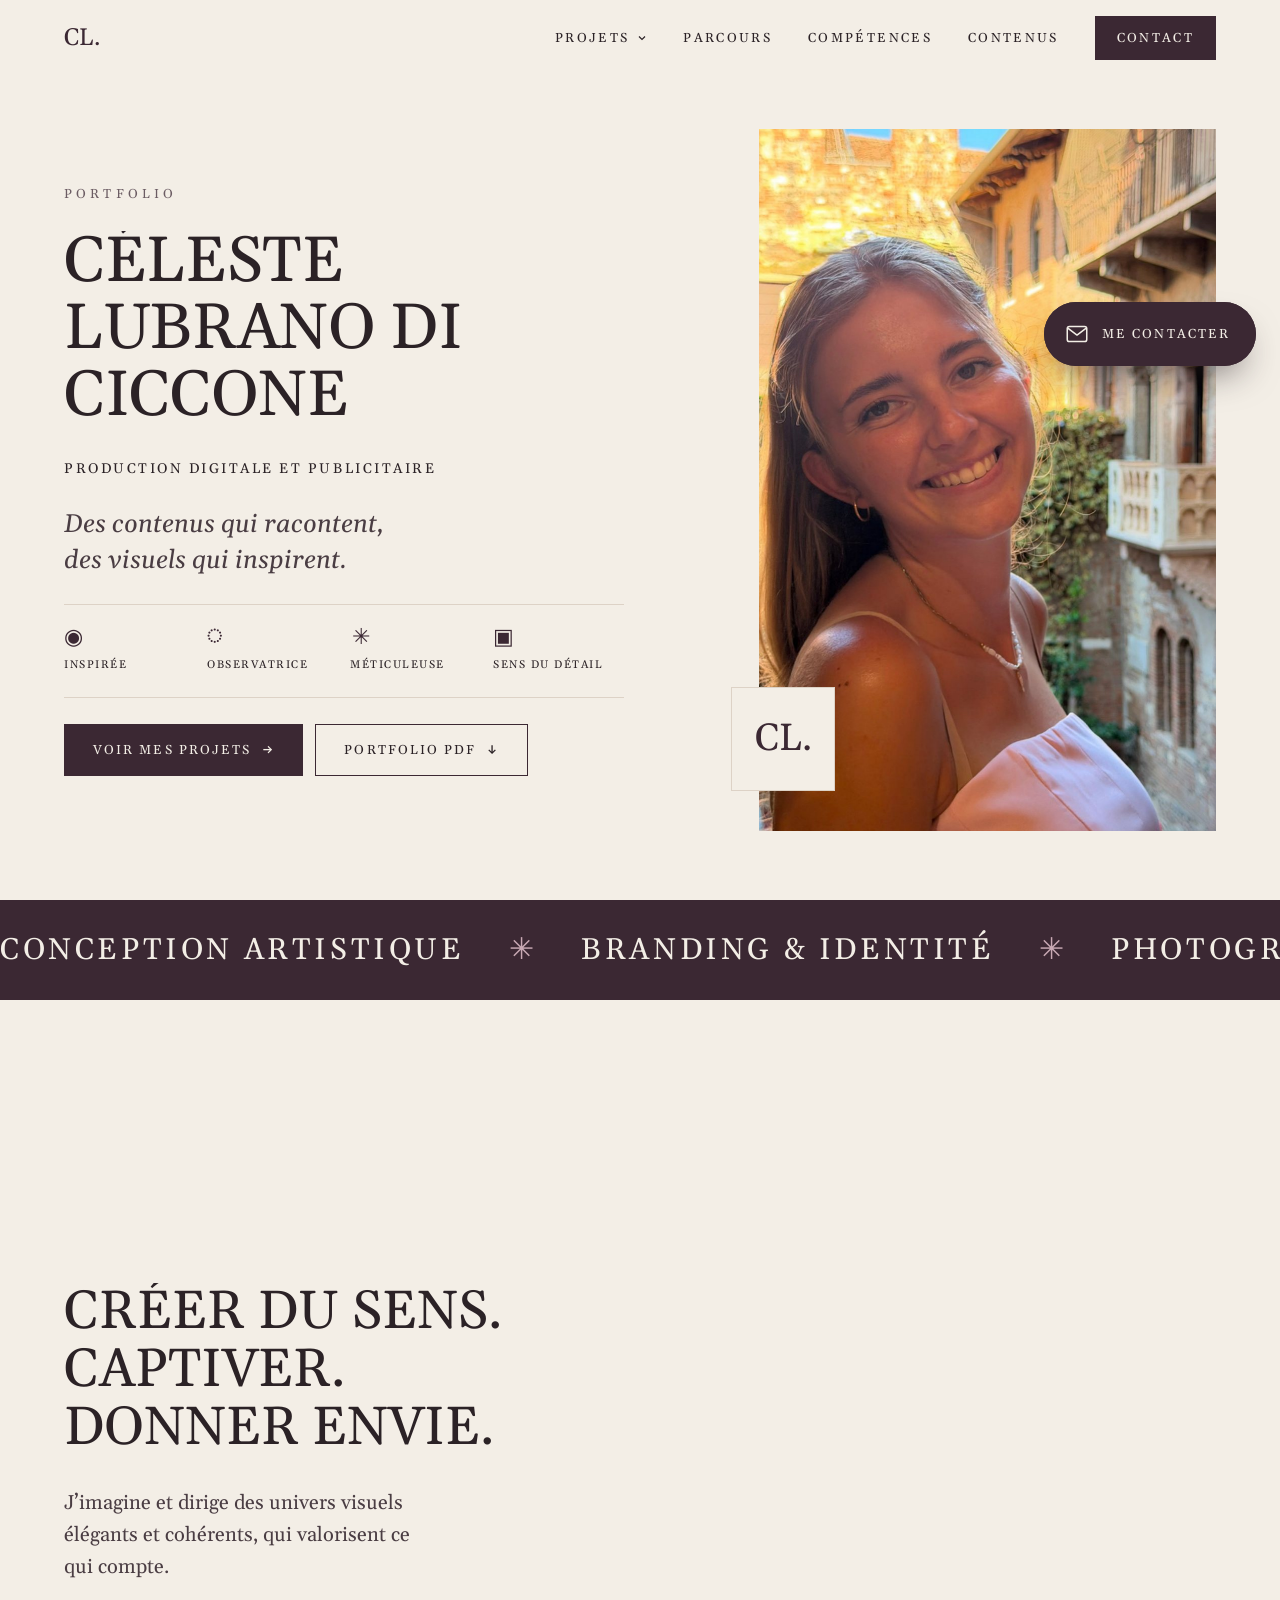
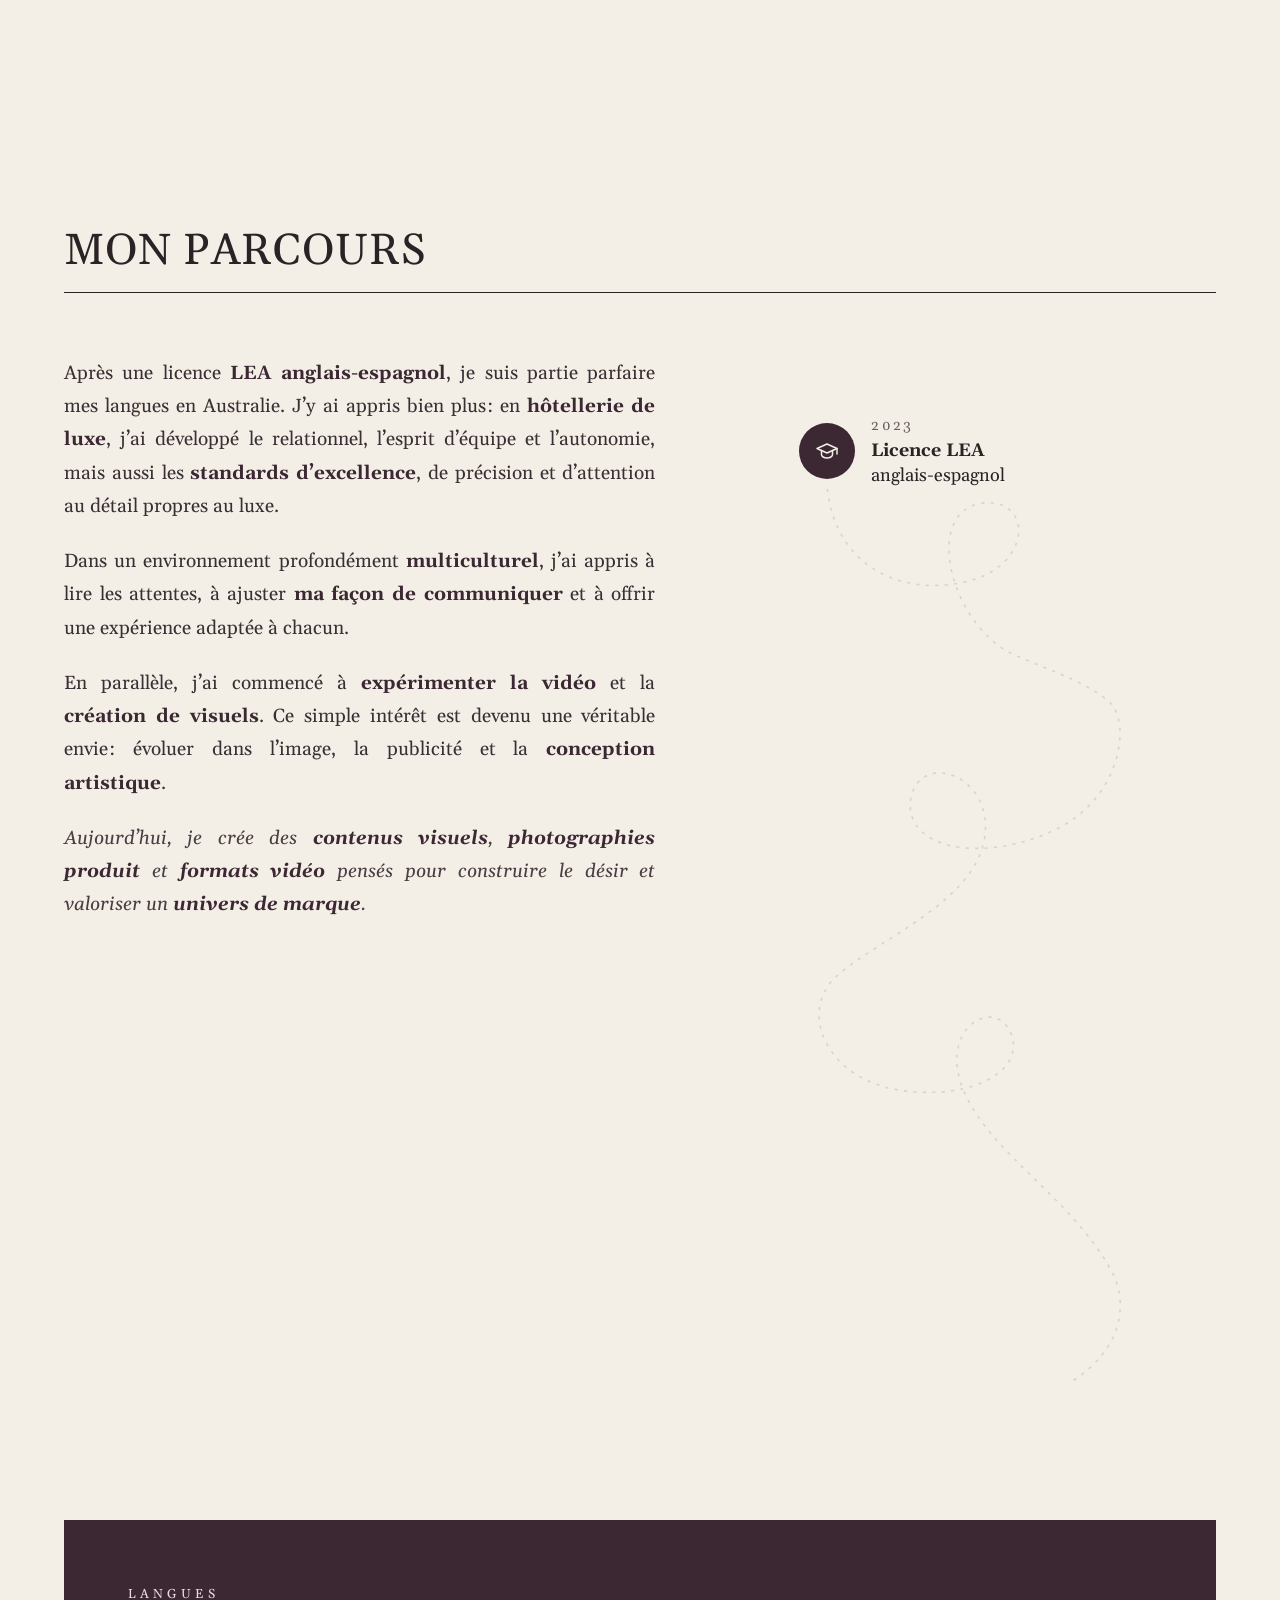
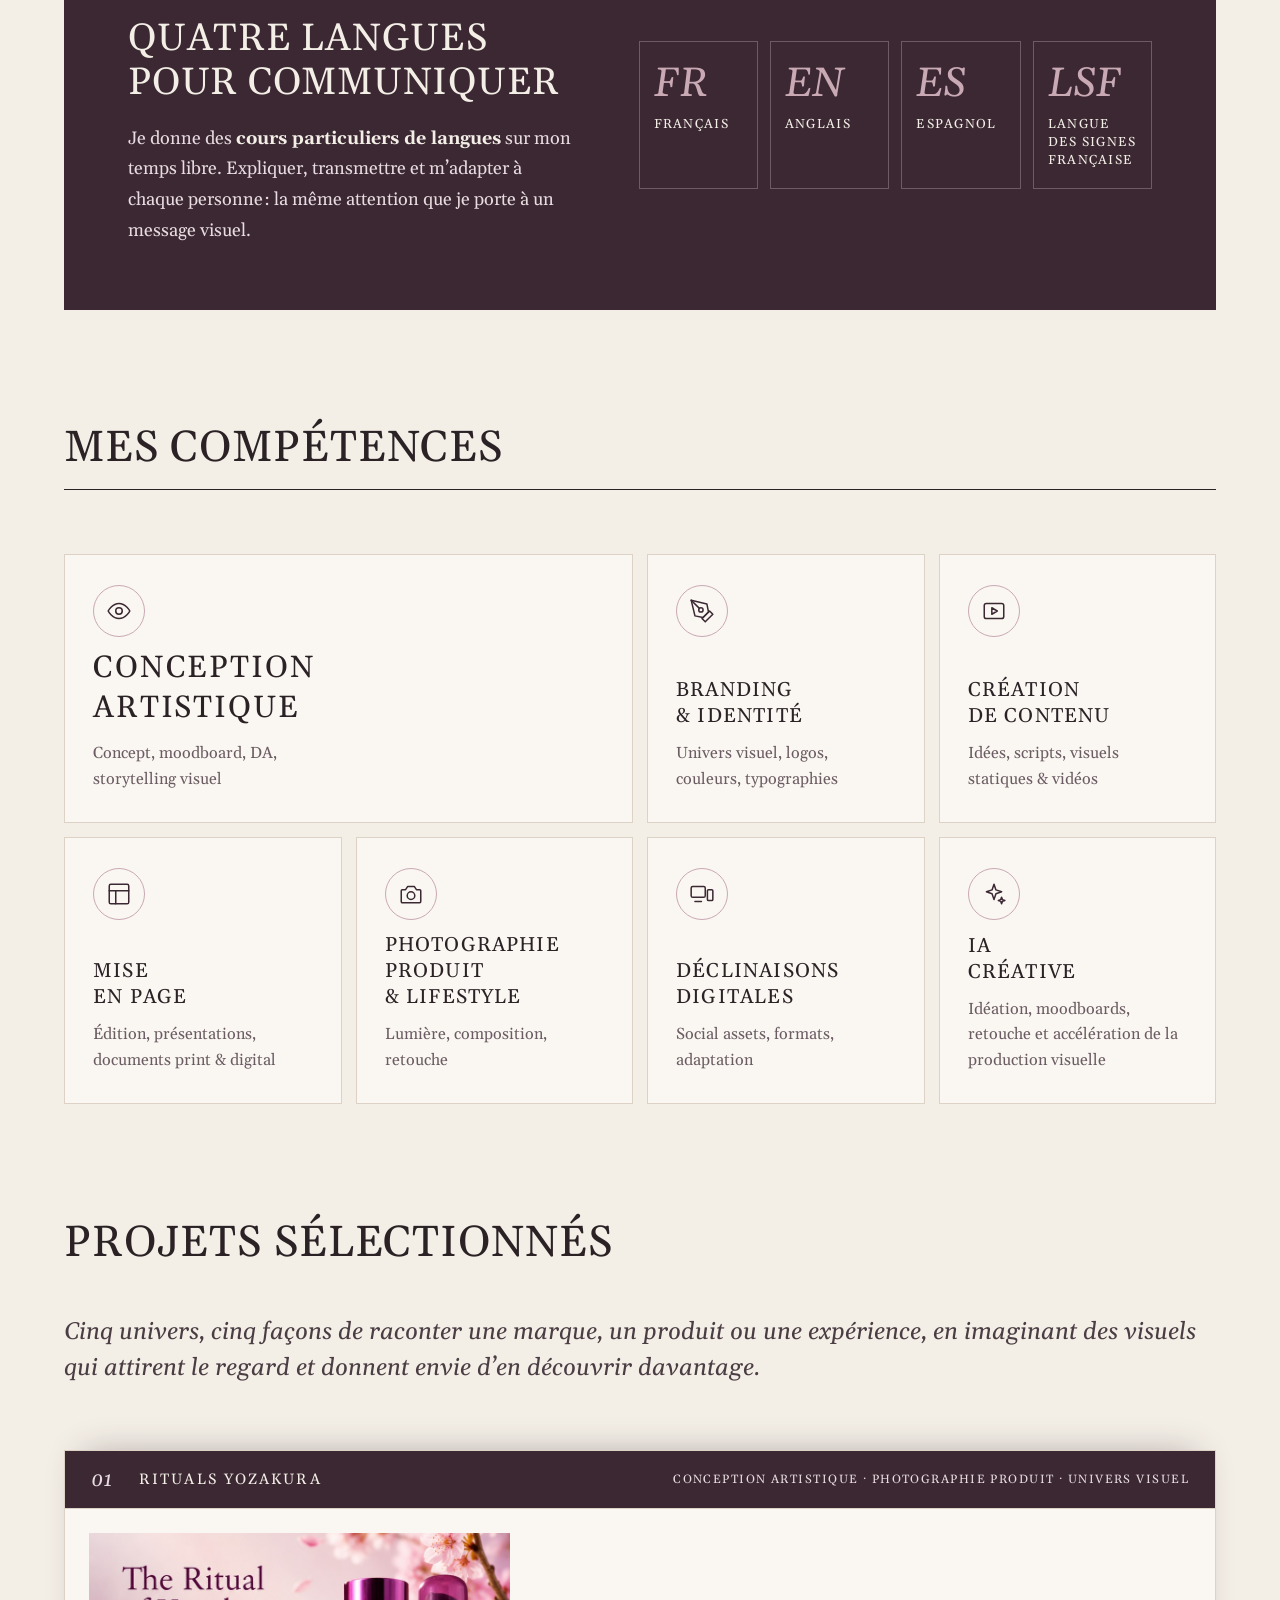
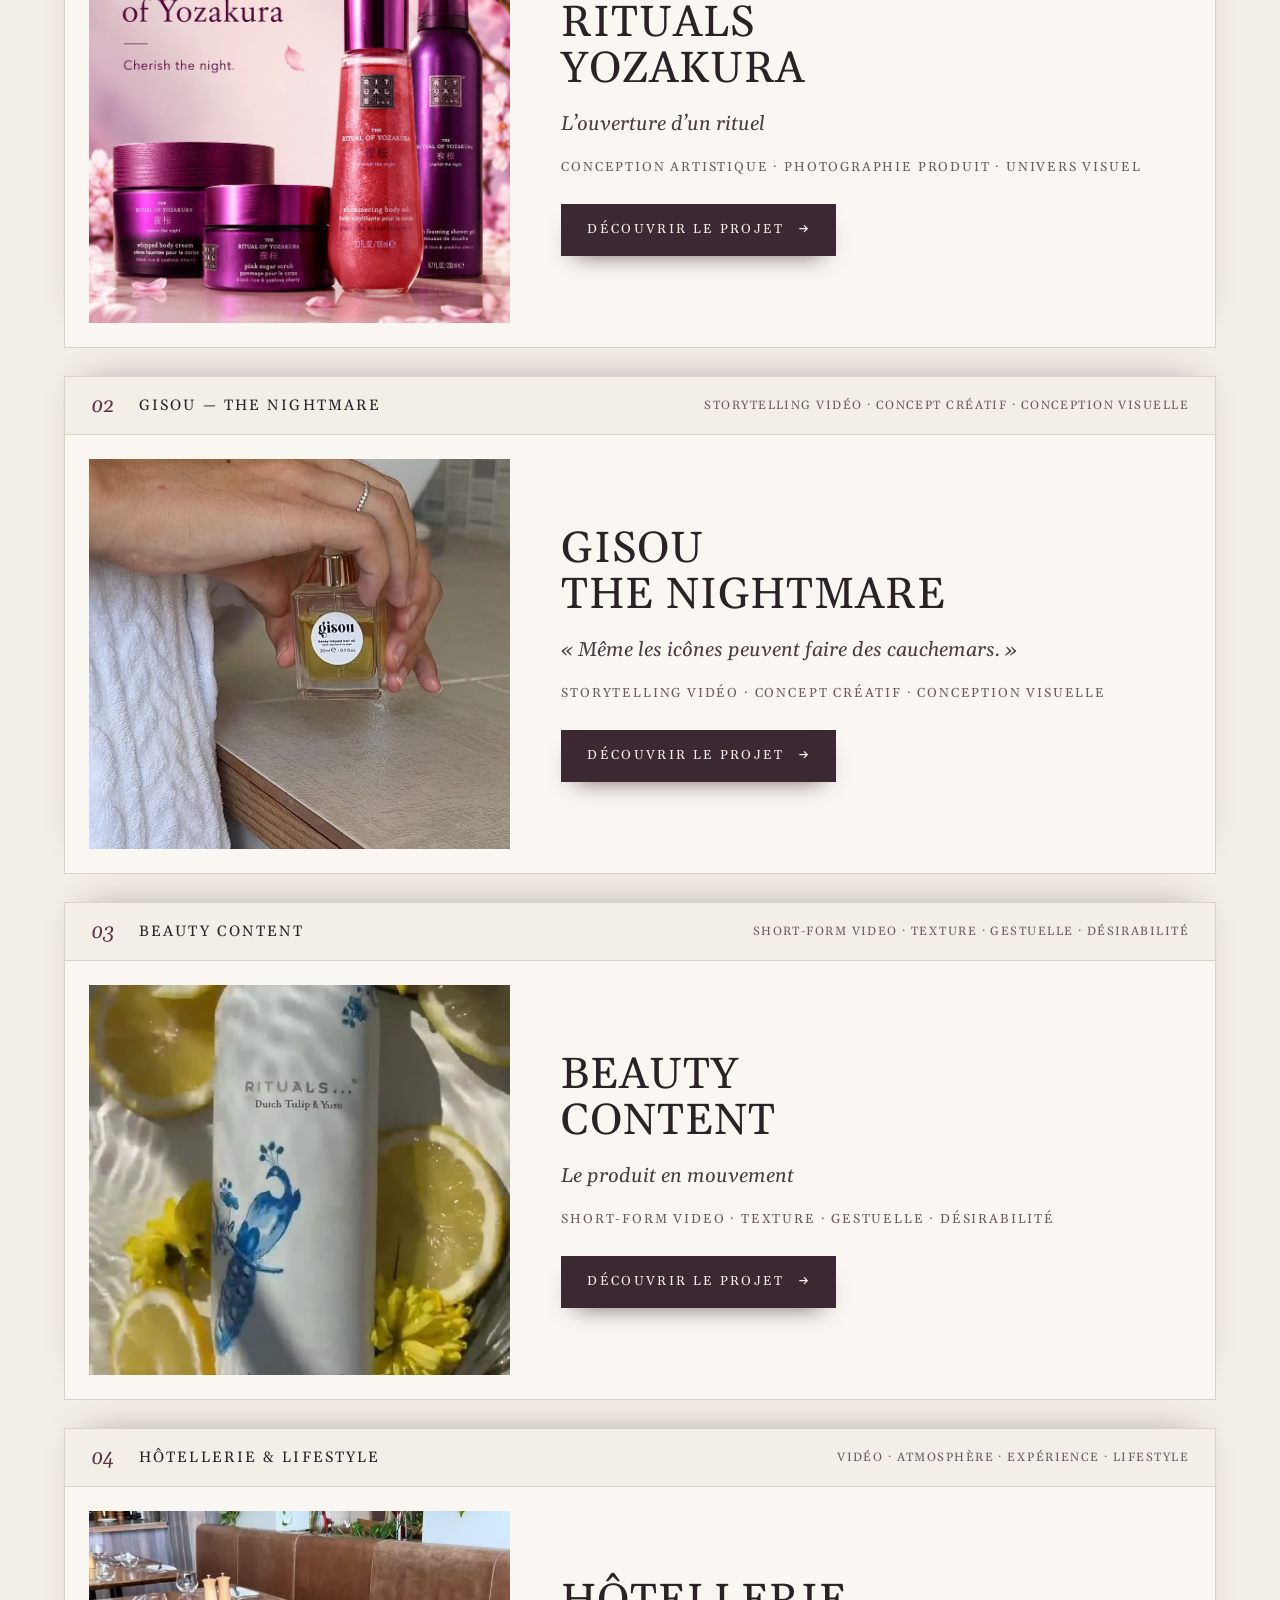
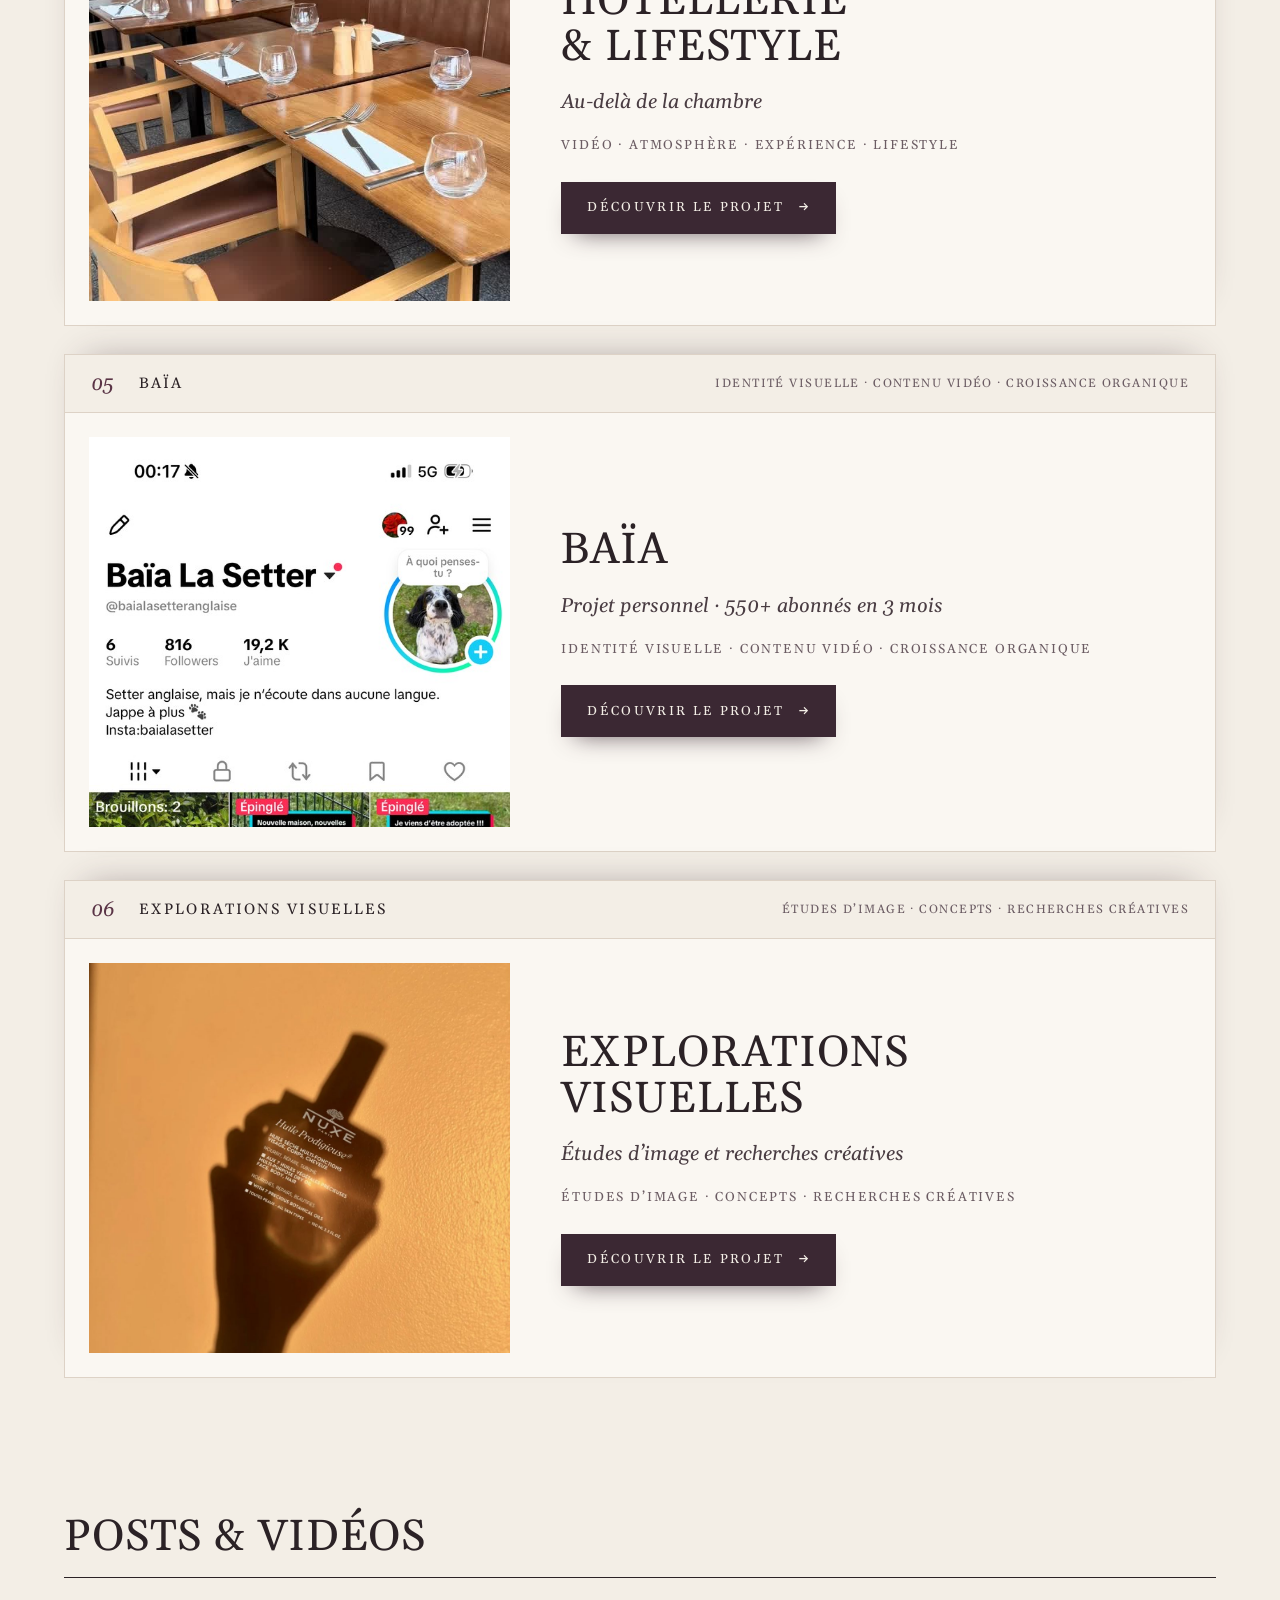
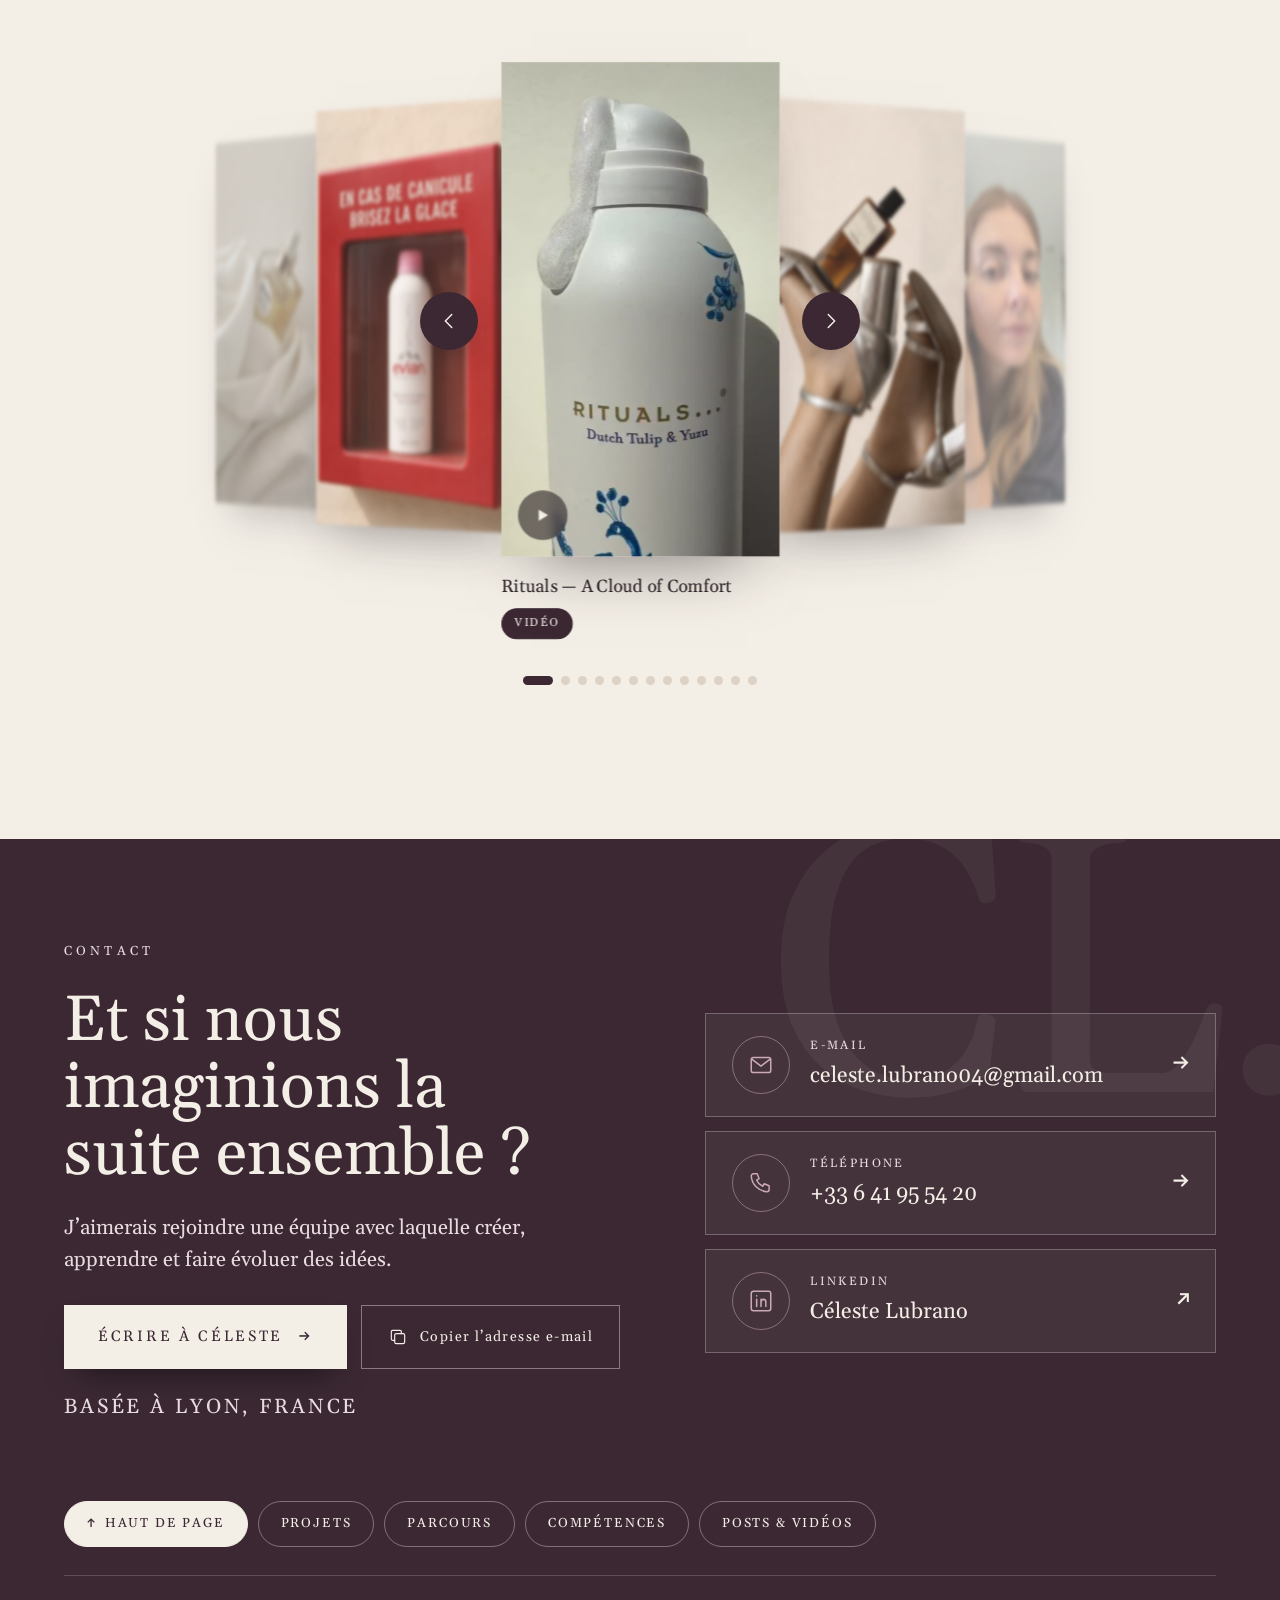
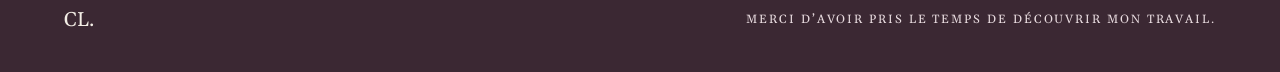
==== commit d8495be1: "Mobile : retour à la barre précédente (CL., nom de la partie, bouton Contact) Co-Authored-By: Claude" ====
--- a/index.html
+++ b/index.html
@@ -22,7 +22,8 @@
 <!-- ============ VERSION MOBILE (stories, visible uniquement sur téléphone) ============ -->
 <div class="m-stories" data-stories>
   <div class="m-bar">
-    <div class="m-segs"><button type="button" class="m-seg" data-go="m-intro" aria-label="Aller à : Accueil"><i></i><span>Accueil</span></button><button type="button" class="m-seg" data-go="m-projets" aria-label="Aller à : Projets"><i></i><span>Projets</span></button><button type="button" class="m-seg" data-go="m-contenus" aria-label="Aller à : Posts"><i></i><span>Posts</span></button><button type="button" class="m-seg" data-go="m-parcours" aria-label="Aller à : Parcours"><i></i><span>Parcours</span></button><button type="button" class="m-seg" data-go="m-competences" aria-label="Aller à : Compétences"><i></i><span>Compétences</span></button><button type="button" class="m-seg" data-go="m-contact" aria-label="Aller à : Contact"><i></i><span>Contact</span></button></div>
+    <div class="m-segs"><button type="button" class="m-seg" data-go="m-intro" aria-label="Aller à : Accueil"><i></i></button><button type="button" class="m-seg" data-go="m-projets" aria-label="Aller à : Projets"><i></i></button><button type="button" class="m-seg" data-go="m-contenus" aria-label="Aller à : Posts &amp; vidéos"><i></i></button><button type="button" class="m-seg" data-go="m-parcours" aria-label="Aller à : Parcours"><i></i></button><button type="button" class="m-seg" data-go="m-competences" aria-label="Aller à : Compétences"><i></i></button><button type="button" class="m-seg" data-go="m-contact" aria-label="Aller à : Contact"><i></i></button></div>
+    <div class="m-bar-row"><a class="m-logo" href="#m-intro" data-go="m-intro">CL.</a><span class="m-label" aria-live="polite">Accueil</span><a class="m-bar-cta" href="#m-contact" data-go="m-contact">Contact</a></div>
   </div>
   <div class="m-scroller">
 
--- a/assets/css/style.css
+++ b/assets/css/style.css
@@ -645,18 +645,15 @@
 @media (max-width:760px){
   body > :not(.m-stories):not(.lightbox):not(.curtain):not(script){display:none!important}
   html,body{height:100%;overflow:hidden}
-  .m-stories{display:block;position:fixed;inset:0;z-index:50;background:var(--creme);color:var(--encre);--barH:calc(48px + env(safe-area-inset-top,0px))}
+  .m-stories{display:block;position:fixed;inset:0;z-index:50;background:var(--creme);color:var(--encre);--barH:calc(62px + env(safe-area-inset-top,0px))}
   .m-scroller{position:absolute;inset:0;overflow-y:auto;overflow-x:hidden;scroll-snap-type:y mandatory;overscroll-behavior-y:contain;-webkit-overflow-scrolling:touch;scrollbar-width:none}
   .m-scroller::-webkit-scrollbar{display:none}
 
   /* barre façon stories */
-  .m-bar{position:fixed;left:0;right:0;top:0;z-index:60;padding:calc(6px + env(safe-area-inset-top,0px)) max(12px,env(safe-area-inset-right,0px)) 4px max(12px,env(safe-area-inset-left,0px));display:flex;flex-direction:column;gap:8px;color:var(--prune);transition:color .5s}
+  .m-bar{position:fixed;left:0;right:0;top:0;z-index:60;padding:calc(8px + env(safe-area-inset-top,0px)) max(16px,env(safe-area-inset-right,0px)) 8px max(16px,env(safe-area-inset-left,0px));display:flex;flex-direction:column;gap:8px;color:var(--prune);transition:color .5s}
   .m-bar.dark{color:var(--creme)}
-  .m-segs{display:flex;gap:4px;background:inherit}
-  .m-seg{flex:1;min-width:0;min-height:40px;padding:5px 0 4px;border:0;background:none;color:inherit;cursor:pointer;display:flex;flex-direction:column;align-items:center;gap:7px;font:inherit}
-  .m-seg span{font-size:10px;letter-spacing:.02em;line-height:1;white-space:nowrap;opacity:.6;transition:opacity .4s}
-  .m-seg.cur span{opacity:1;font-weight:700}
-  .m-seg i{width:100%}
+  .m-segs{display:flex;gap:4px}
+  .m-seg{flex:1;height:14px;padding:5px 0;border:0;background:none;cursor:pointer;display:block}
   .m-seg i{display:block;height:3px;border-radius:3px;background:currentColor;opacity:.22;position:relative;overflow:hidden}
   .m-seg i::after{content:"";position:absolute;inset:0;background:currentColor;transform:scaleX(0);transform-origin:left;transition:transform .6s var(--ease)}
   .m-seg.done i::after,.m-seg.cur i::after{transform:scaleX(1)}
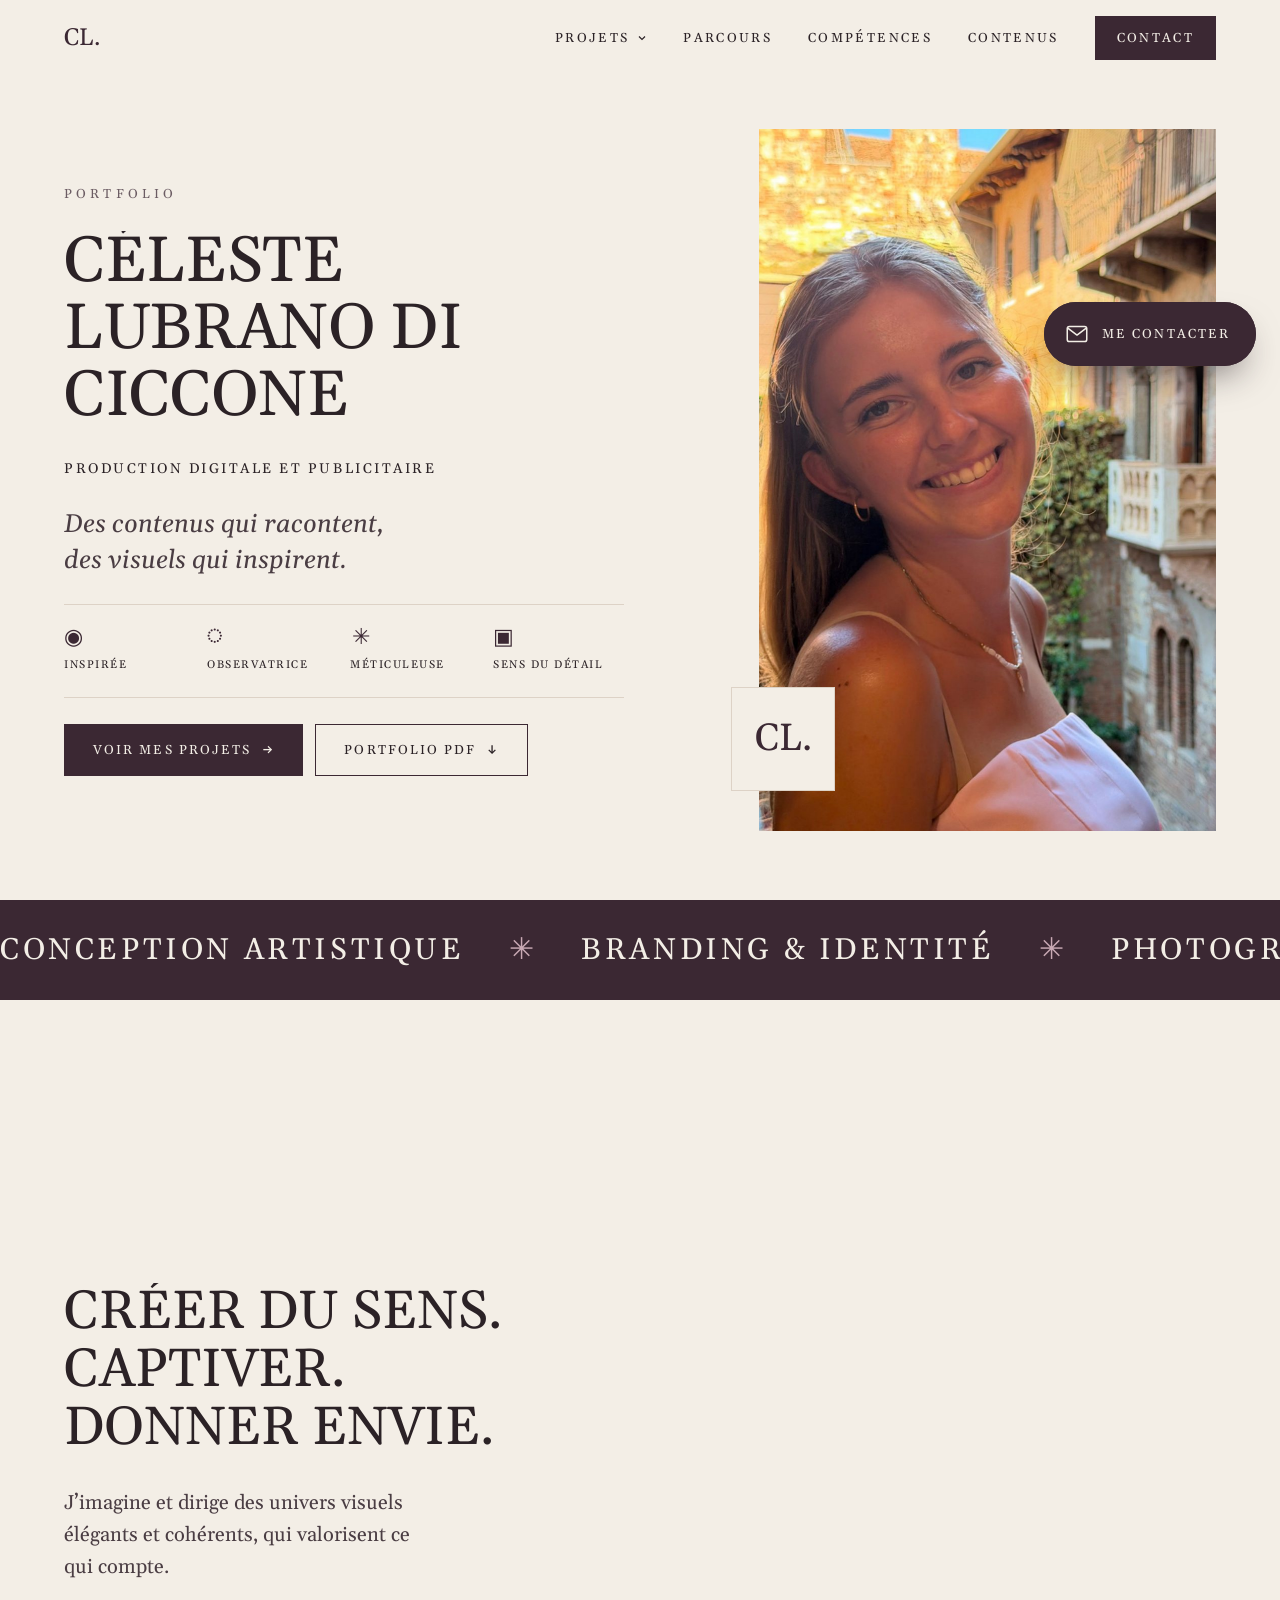
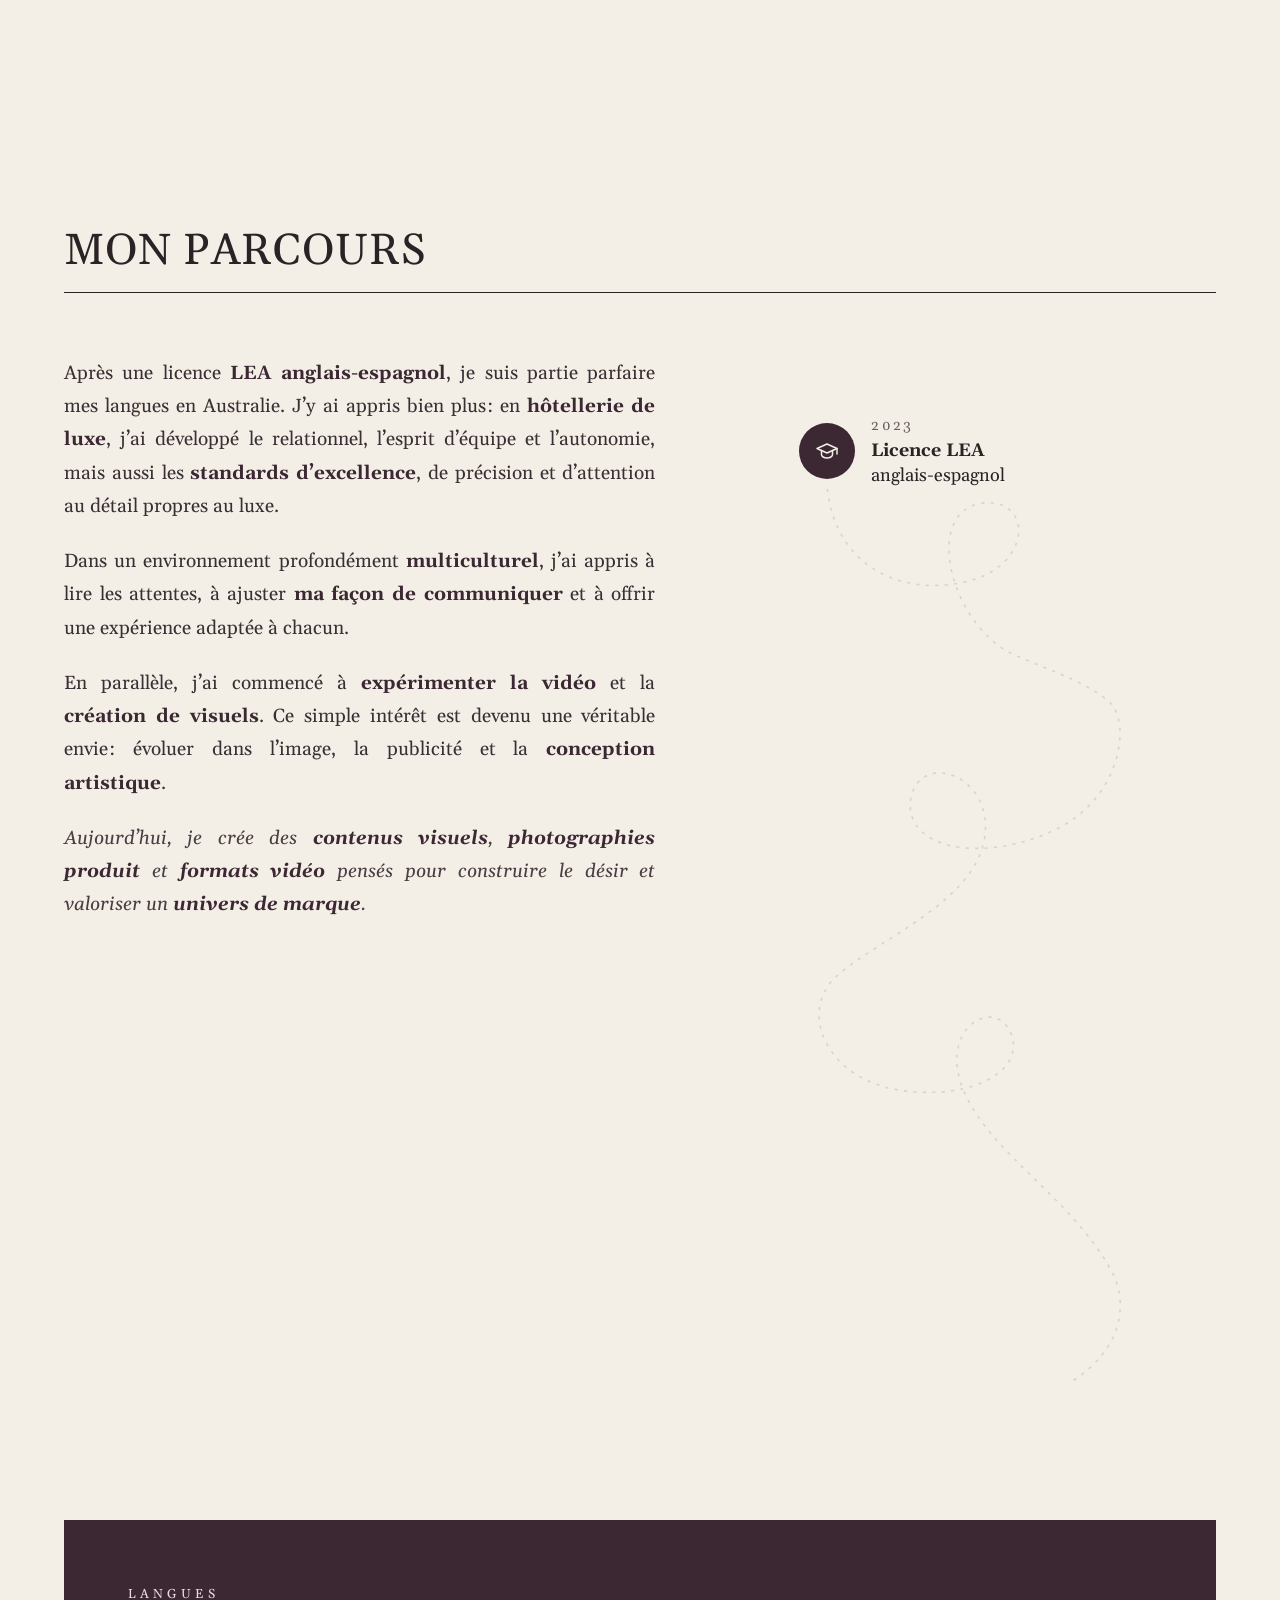
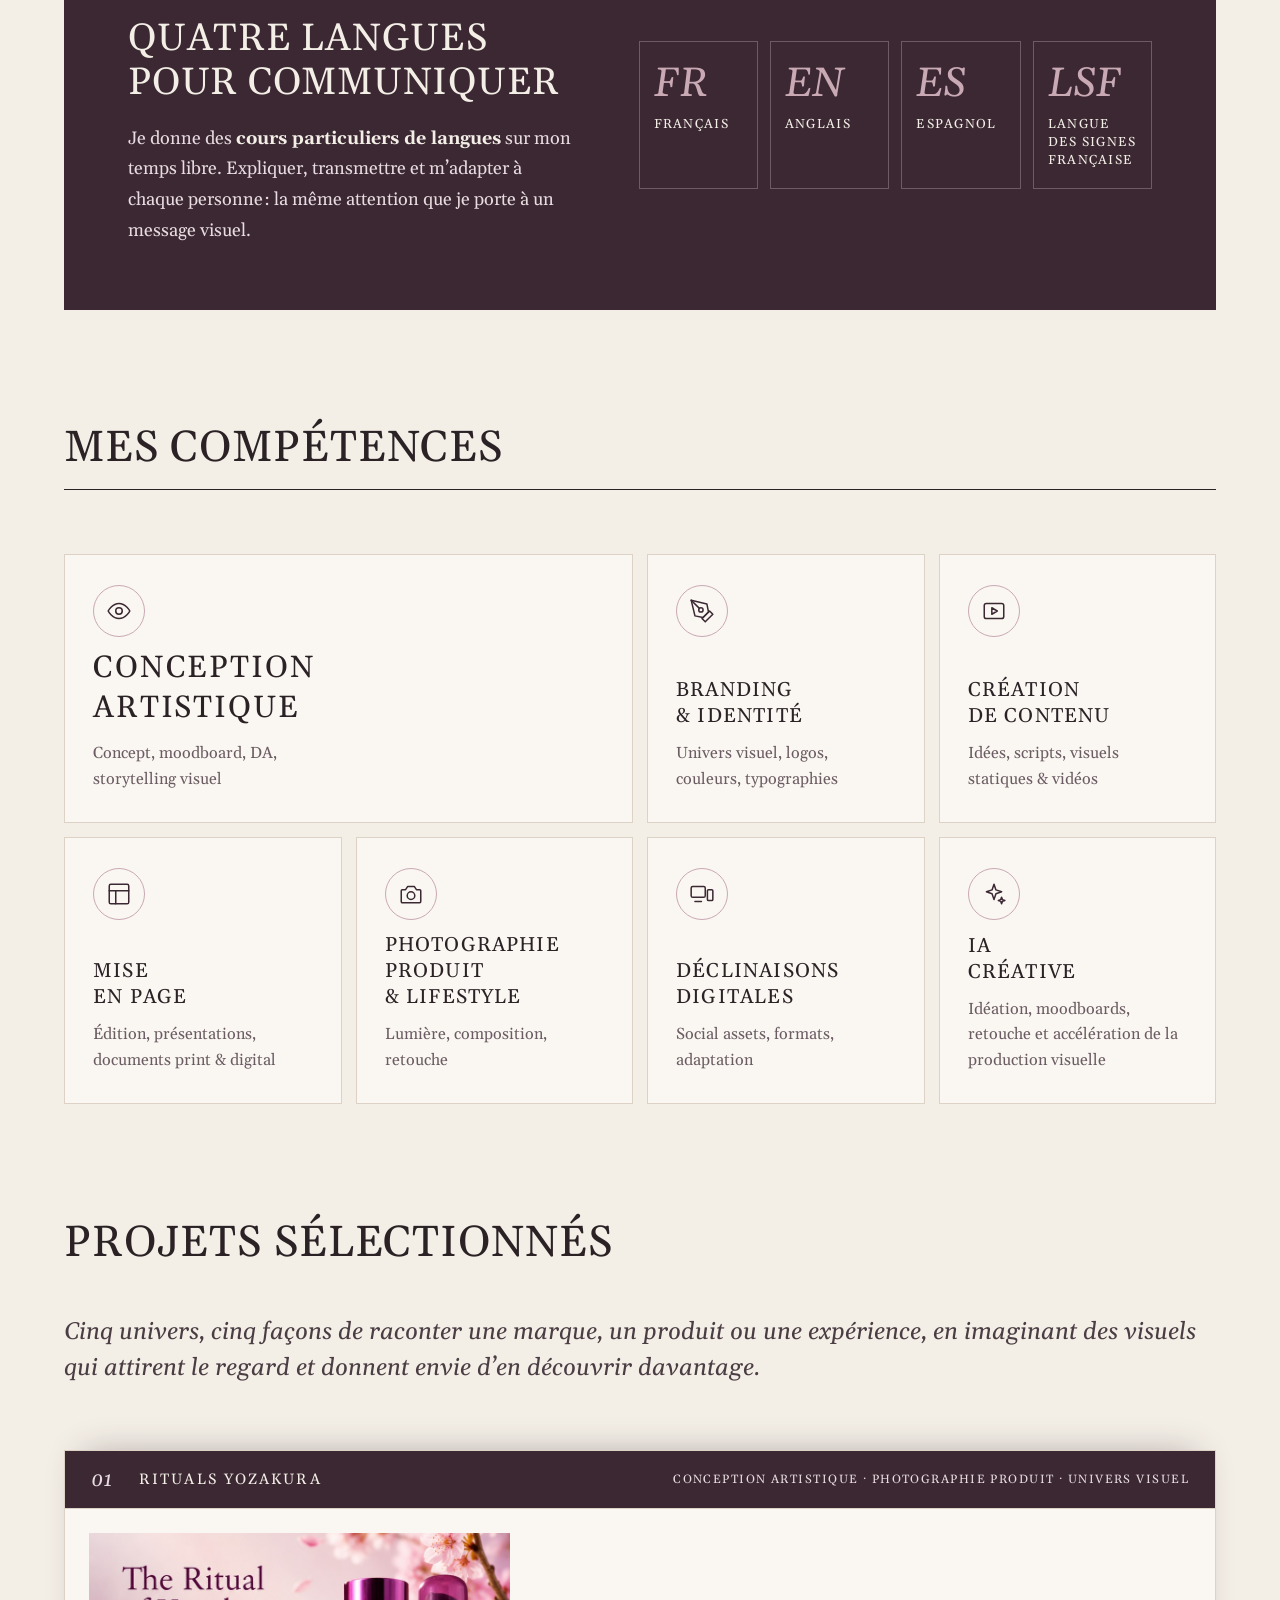
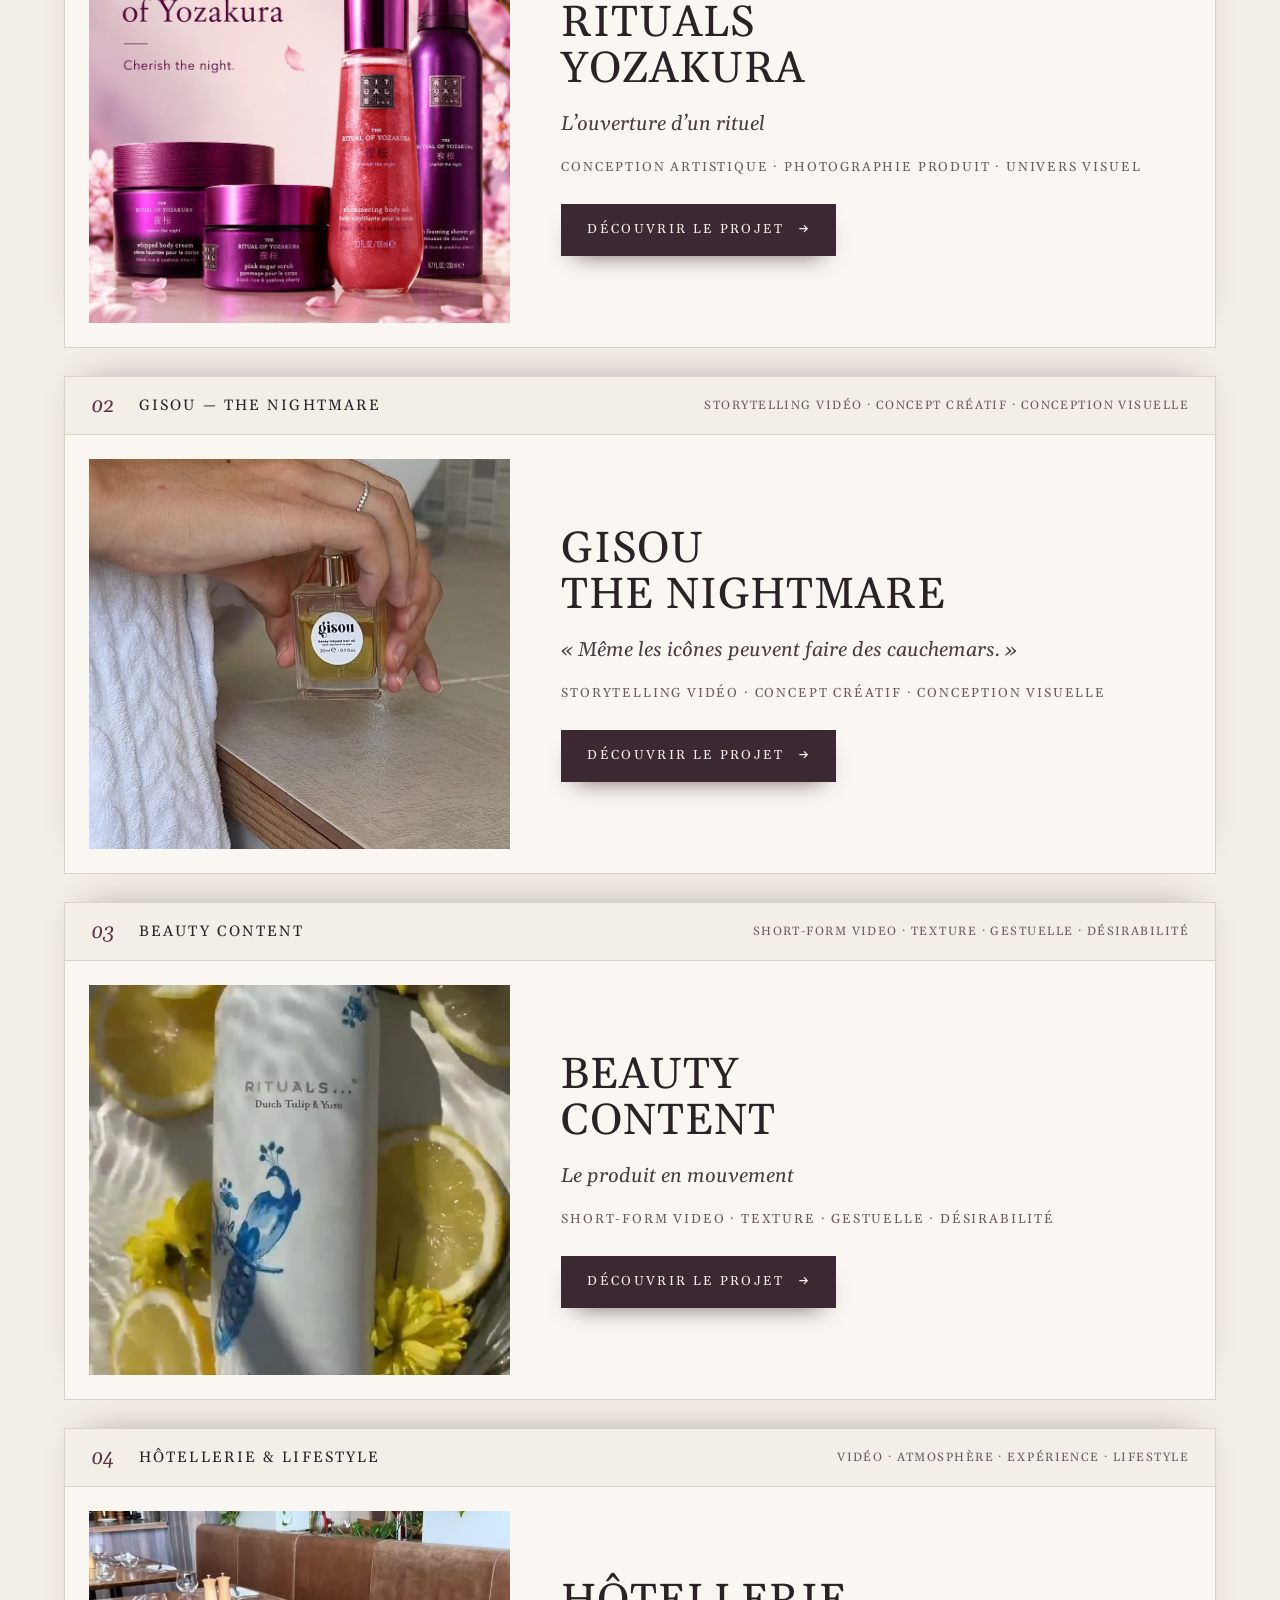
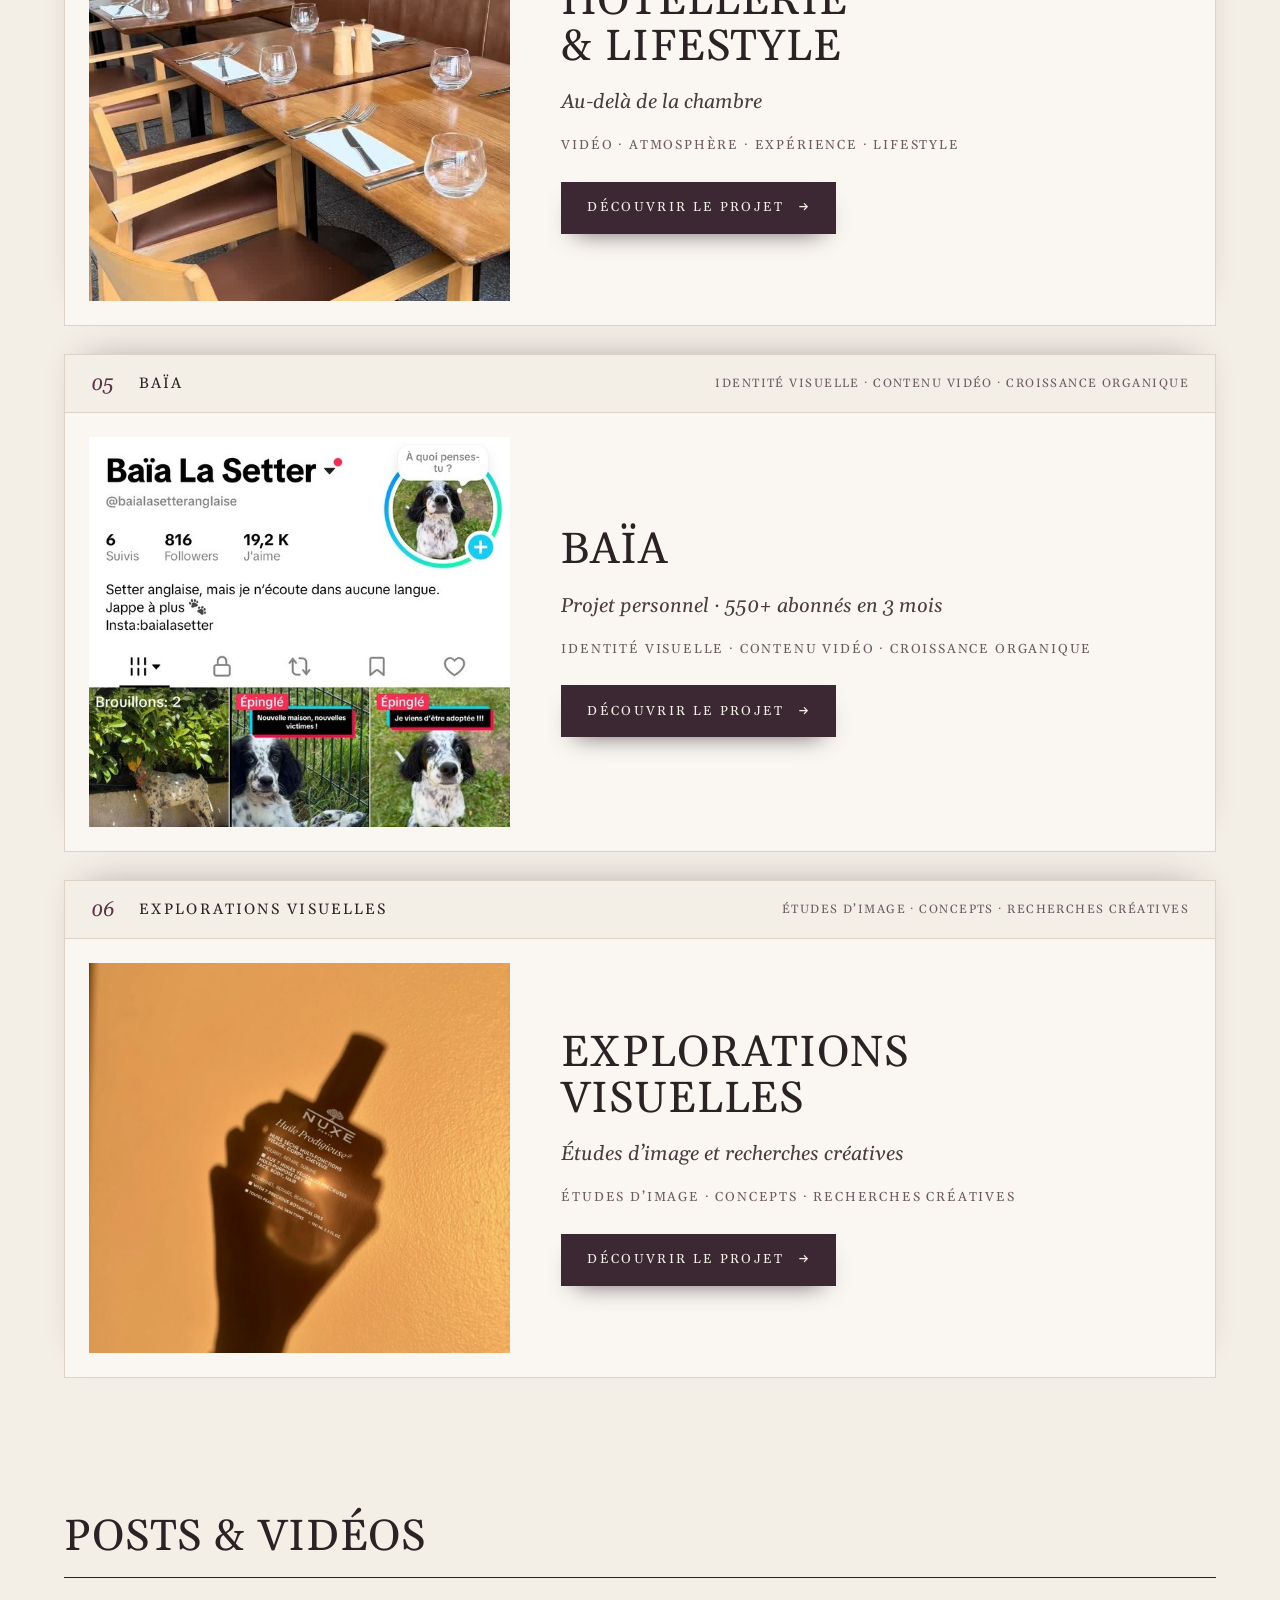
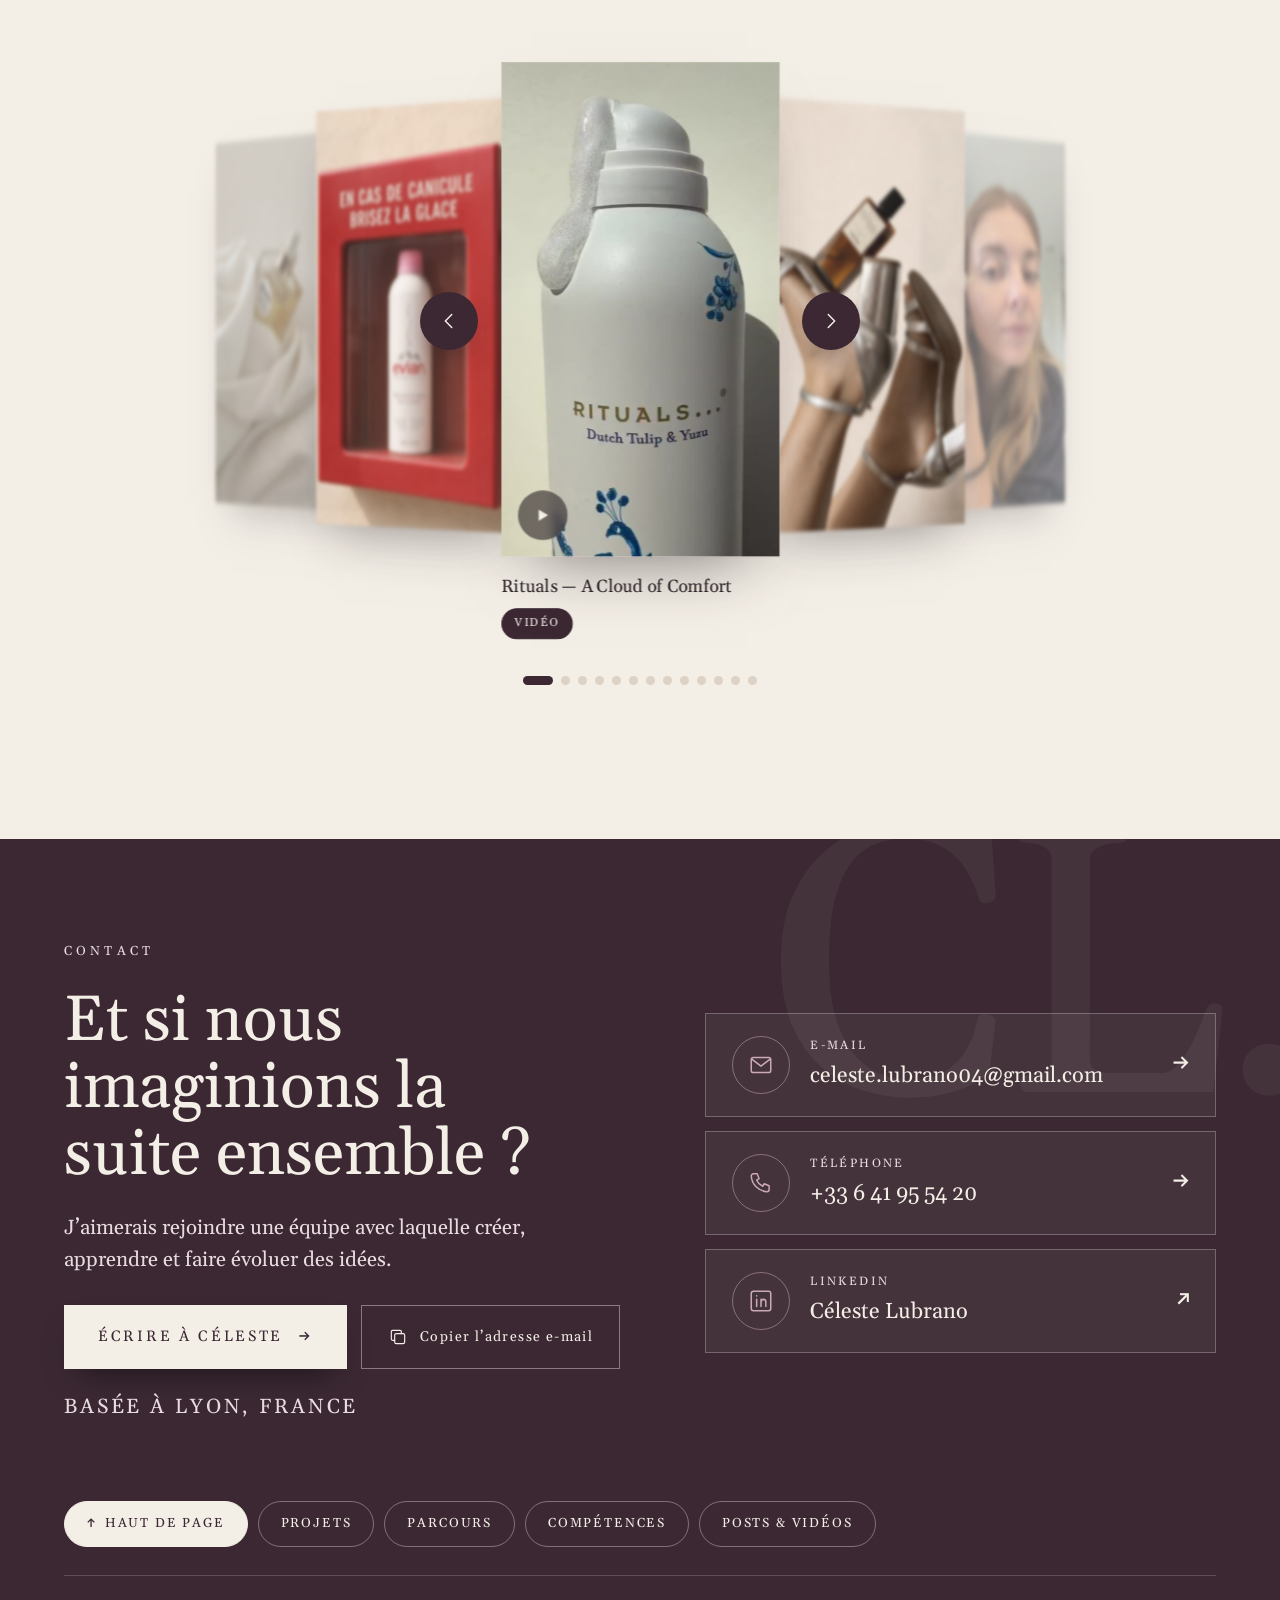
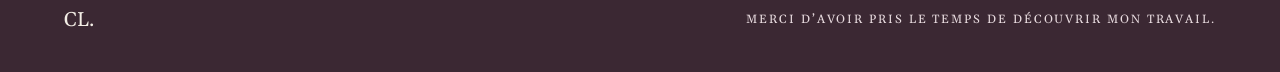
==== commit 9b00412d: "Pages projets : vidéos hôtel/restaurant et Baïa, Gisou vidéo en haut, espaces resserrés, texte justi" ====
--- a/index.html
+++ b/index.html
@@ -15,7 +15,7 @@
 <link rel="stylesheet" href="assets/css/style.css">
 <script>document.documentElement.classList.add('js')</script>
 </head>
-<body>
+<body class="has-stories">
 
 <div class="curtain" aria-hidden="true"><span>CL.</span></div>
 
@@ -25,6 +25,7 @@
     <div class="m-segs"><button type="button" class="m-seg" data-go="m-intro" aria-label="Aller à : Accueil"><i></i></button><button type="button" class="m-seg" data-go="m-projets" aria-label="Aller à : Projets"><i></i></button><button type="button" class="m-seg" data-go="m-contenus" aria-label="Aller à : Posts &amp; vidéos"><i></i></button><button type="button" class="m-seg" data-go="m-parcours" aria-label="Aller à : Parcours"><i></i></button><button type="button" class="m-seg" data-go="m-competences" aria-label="Aller à : Compétences"><i></i></button><button type="button" class="m-seg" data-go="m-contact" aria-label="Aller à : Contact"><i></i></button></div>
     <div class="m-bar-row"><a class="m-logo" href="#m-intro" data-go="m-intro">CL.</a><span class="m-label" aria-live="polite">Accueil</span><a class="m-bar-cta" href="#m-contact" data-go="m-contact">Contact</a></div>
   </div>
+  <button class="m-home" type="button" data-go="m-intro" aria-label="Revenir à l’accueil"><svg width="20" height="20" viewBox="0 0 24 24" fill="none" stroke="currentColor" stroke-width="1.6" stroke-linecap="round" stroke-linejoin="round" aria-hidden="true"><path d="M11 18l-6-6 6-6M19 18l-6-6 6-6"/></svg></button>
   <div class="m-scroller">
 
     <section class="m-ch m-intro" id="m-intro" data-label="Accueil">
@@ -35,7 +36,7 @@
       <p class="m-tagline m-in">Des contenus qui racontent,<br>des visuels qui inspirent.</p>
       <ul class="m-quals m-in"><li>Inspirée</li><li>Observatrice</li><li>Méticuleuse</li><li>Sens du détail</li></ul>
       <div class="m-actions m-in"><a class="m-btn" href="#m-projets" data-go="m-projets">Voir ses projets</a><a class="m-btn m-ghost" href="#m-contact" data-go="m-contact">Me contacter</a></div>
-      <span class="m-hint" aria-hidden="true"><i></i>Glissez vers le haut</span>
+      <span class="m-hint" aria-hidden="true">Glissez pour découvrir <i></i></span>
     </section>
 
     <section class="m-ch m-proj" data-tone="dark" id="m-projets" data-label="Projets">
@@ -83,7 +84,7 @@
   <div class="wrap">
     <a class="logo" href="#top" aria-label="Retour en haut">CL.</a>
     <nav class="nav" aria-label="Navigation principale">
-      <div class="nav-drop"><a class="nav-drop-btn" href="#projets" aria-haspopup="true">Projets<svg width="10" height="10" viewBox="0 0 10 10" aria-hidden="true"><path d="M2 3.5l3 3 3-3" fill="none" stroke="currentColor" stroke-width="1.2"/></svg></a><div class="drop-menu"><a class="drop-item" href="projets/rituals-yozakura.html"><img src="assets/img/yozakura-kv.jpg" alt="" style="object-position:50% 62%"><span class="drop-num">01</span><span class="drop-name">Rituals Yozakura</span></a><a class="drop-item" href="projets/gisou.html"><img src="assets/img/gisou.jpg" alt="" style="object-position:50% 8%"><span class="drop-num">02</span><span class="drop-name">Gisou — The Nightmare</span></a><a class="drop-item" href="projets/beauty-content.html"><img src="assets/img/rituals-foam.jpg" alt="" style="object-position:50% 56%"><span class="drop-num">03</span><span class="drop-name">Beauty Content</span></a><a class="drop-item" href="projets/hotellerie-lifestyle.html"><img src="assets/img/restaurant.jpg" alt="" style="object-position:50% 50%"><span class="drop-num">04</span><span class="drop-name">Hôtellerie &amp; lifestyle</span></a><a class="drop-item" href="projets/baia.html"><img src="assets/img/baia-photos.jpg" alt="" style="object-position:50% 2%"><span class="drop-num">05</span><span class="drop-name">Baïa</span></a><a class="drop-item" href="projets/explorations-visuelles.html"><img src="assets/img/nuxe-ombre.jpg" alt="" style="object-position:50% 50%"><span class="drop-num">06</span><span class="drop-name">Explorations visuelles</span></a></div></div>
+      <div class="nav-drop"><a class="nav-drop-btn" href="#projets" aria-haspopup="true">Projets<svg width="10" height="10" viewBox="0 0 10 10" aria-hidden="true"><path d="M2 3.5l3 3 3-3" fill="none" stroke="currentColor" stroke-width="1.2"/></svg></a><div class="drop-menu"><a class="drop-item" href="projets/rituals-yozakura.html"><img src="assets/img/yozakura-kv.jpg" alt="" style="object-position:50% 62%"><span class="drop-num">01</span><span class="drop-name">Rituals Yozakura</span></a><a class="drop-item" href="projets/gisou.html"><img src="assets/img/gisou.jpg" alt="" style="object-position:50% 8%"><span class="drop-num">02</span><span class="drop-name">Gisou — The Nightmare</span></a><a class="drop-item" href="projets/beauty-content.html"><img src="assets/img/rituals-foam.jpg" alt="" style="object-position:50% 56%"><span class="drop-num">03</span><span class="drop-name">Beauty Content</span></a><a class="drop-item" href="projets/hotellerie-lifestyle.html"><img src="assets/img/restaurant.jpg" alt="" style="object-position:50% 50%"><span class="drop-num">04</span><span class="drop-name">Hôtellerie &amp; lifestyle</span></a><a class="drop-item" href="projets/baia.html"><img src="assets/img/baia-chien.jpg" alt="" style="object-position:50% 28%"><span class="drop-num">05</span><span class="drop-name">Baïa</span></a><a class="drop-item" href="projets/explorations-visuelles.html"><img src="assets/img/nuxe-ombre.jpg" alt="" style="object-position:50% 50%"><span class="drop-num">06</span><span class="drop-name">Explorations visuelles</span></a></div></div>
       <a href="#parcours">Parcours</a>
       <a href="#competences">Compétences</a>
       <a href="#contenus">Contenus</a>
--- a/assets/css/style.css
+++ b/assets/css/style.css
@@ -618,6 +618,7 @@
 .orbit .slide.is-active figcaption{opacity:1;transform:none}
 .orbit .slide:not(.is-active) .play{opacity:0;pointer-events:none}
 .orbit .slide.is-active [data-open]{cursor:zoom-in}
+.lightbox [hidden]{display:none!important}
 .car-wrap .car-arrow{top:calc(var(--card-w) * 16 / 18 + 10px)}
 .car-wrap .car-arrow.car-prev{left:calc(50% - var(--card-w) / 2 - 86px)}
 .car-wrap .car-arrow.car-next{right:calc(50% - var(--card-w) / 2 - 86px)}
@@ -628,6 +629,37 @@
   .to-top{bottom:calc(86px + env(safe-area-inset-bottom,0px));right:calc(18px + env(safe-area-inset-right,0px));width:48px;height:48px}
 }
 
+
+/* ---------- V6 : pages projets ---------- */
+.next h2{font-size:clamp(26px,3.2vw,48px);white-space:nowrap;overflow:hidden;text-overflow:ellipsis}
+.chain.one-line{flex-wrap:nowrap;white-space:nowrap;gap:10px 14px;font-size:clamp(15px,1.5vw,21px)}
+.p-hero-visual video{width:100%;height:100%;object-fit:cover}
+.p-hero-visual .play{position:absolute;left:18px;bottom:18px;width:56px;height:56px;border-radius:50%;background:rgba(43,34,38,.6);border:0;display:flex;align-items:center;justify-content:center;cursor:pointer;transition:transform .5s var(--ease),background .4s}
+.p-hero-visual:hover .play{transform:scale(1.12);background:var(--prune)}
+[data-open]{cursor:zoom-in}
+.lightbox [hidden]{display:none!important}
+.gallery figcaption.place{display:flex;flex-direction:column;gap:4px;text-transform:none;letter-spacing:0;color:var(--encre);margin-top:6px}
+.place b{font-weight:400;font-size:clamp(26px,2.6vw,36px);text-transform:uppercase;letter-spacing:.04em;color:var(--prune);line-height:1.1}
+.place span{font-size:17px;font-style:italic;color:#4A3D43}
+.place small{font-size:12px;letter-spacing:.16em;text-transform:uppercase;color:var(--gris)}
+.stat-line{display:flex;flex-wrap:wrap;align-items:baseline;gap:6px 14px;font-size:clamp(20px,2vw,26px);line-height:1.1;color:var(--encre)}
+.stat-line .stat{font-size:clamp(56px,7vw,104px)}
+.stat-line em{color:var(--prune-2)}
+
+
+/* ---------- V7 : pages projets plus compactes, texte justifié ---------- */
+.p-page .p-hero{padding-top:108px}
+.p-page .p-hero-visual{height:min(60svh,560px)}
+.p-page .section{padding-top:clamp(48px,5vw,80px)}
+.p-page .next{margin-top:clamp(36px,4vw,56px)}
+.p-page .spec{margin-top:24px!important}
+.p-page main p:not(.quote):not(.spec):not(.caps):not(.stat-line):not(.p-sub):not(.chain){text-align:justify;hyphens:auto;-webkit-hyphens:auto;text-wrap:wrap}
+.g6{grid-template-columns:repeat(6,minmax(0,1fr))}
+.gallery .zoom .play{position:absolute;left:12px;bottom:12px;width:44px;height:44px;border-radius:50%;background:rgba(43,34,38,.6);border:0;display:flex;align-items:center;justify-content:center;cursor:pointer;transition:transform .5s var(--ease),background .4s}
+.gallery .zoom:hover .play{transform:scale(1.12);background:var(--prune)}
+@media (max-width:980px){.g6{grid-template-columns:repeat(3,minmax(0,1fr))}}
+@media (max-width:760px){.g6{grid-template-columns:repeat(2,minmax(0,1fr))}.p-page .p-hero-visual{height:56svh}}
+
 /* Mouvement réduit (préférence système) */
 @media (prefers-reduced-motion:reduce){
   *,*::before,*::after{animation:none!important;transition:none!important}
@@ -643,10 +675,10 @@
    ========================================================= */
 .m-stories{display:none}
 @media (max-width:760px){
-  body > :not(.m-stories):not(.lightbox):not(.curtain):not(script){display:none!important}
-  html,body{height:100%;overflow:hidden}
+  body.has-stories > :not(.m-stories):not(.lightbox):not(.curtain):not(script){display:none!important}
+  body.has-stories{height:100%;overflow:hidden}
   .m-stories{display:block;position:fixed;inset:0;z-index:50;background:var(--creme);color:var(--encre);--barH:calc(62px + env(safe-area-inset-top,0px))}
-  .m-scroller{position:absolute;inset:0;overflow-y:auto;overflow-x:hidden;scroll-snap-type:y mandatory;overscroll-behavior-y:contain;-webkit-overflow-scrolling:touch;scrollbar-width:none}
+  .m-scroller{position:absolute;inset:0;display:flex;overflow-x:auto;overflow-y:hidden;scroll-snap-type:x mandatory;overscroll-behavior:contain;-webkit-overflow-scrolling:touch;scrollbar-width:none}
   .m-scroller::-webkit-scrollbar{display:none}
 
   /* barre façon stories */
@@ -665,8 +697,12 @@
   .m-bar-cta{font-size:11px;letter-spacing:.16em;text-transform:uppercase;text-decoration:none;color:var(--creme);background:var(--prune);padding:9px 14px;border-radius:999px;min-height:36px;display:flex;align-items:center}
   .m-bar.dark .m-bar-cta{background:var(--creme);color:var(--prune)}
 
+  /* bouton retour à l'accueil */
+  .m-home{position:fixed;right:max(16px,env(safe-area-inset-right,0px));bottom:calc(16px + env(safe-area-inset-bottom,0px));z-index:70;width:48px;height:48px;border-radius:50%;border:1px solid var(--prune);background:var(--ivoire);color:var(--prune);display:flex;align-items:center;justify-content:center;box-shadow:0 12px 26px -12px rgba(43,34,38,.6);opacity:0;transform:translateY(16px);pointer-events:none;transition:opacity .4s,transform .5s var(--ease)}
+  .m-home.show{opacity:1;transform:none;pointer-events:auto}
+
   /* chapitres plein écran */
-  .m-ch{position:relative;height:100vh;height:100svh;scroll-snap-align:start;scroll-snap-stop:always;padding:calc(var(--barH) + 14px) max(18px,env(safe-area-inset-right,0px)) calc(20px + env(safe-area-inset-bottom,0px)) max(18px,env(safe-area-inset-left,0px));display:flex;flex-direction:column;justify-content:center;gap:clamp(12px,2.4svh,22px);overflow:hidden}
+  .m-ch{position:relative;flex:0 0 100%;width:100%;height:100vh;height:100svh;scroll-snap-align:start;scroll-snap-stop:always;padding:calc(var(--barH) + 14px) max(18px,env(safe-area-inset-right,0px)) calc(20px + env(safe-area-inset-bottom,0px)) max(18px,env(safe-area-inset-left,0px));display:flex;flex-direction:column;justify-content:center;gap:clamp(12px,2.4svh,22px);overflow:hidden}
   .m-ch[data-tone="dark"]{background:var(--prune);color:var(--creme)}
   .m-kick{font-size:11px;letter-spacing:.3em;text-transform:uppercase;color:var(--gris);margin:0}
   .m-ch[data-tone="dark"] .m-kick{color:var(--rose)}
@@ -692,12 +728,12 @@
   .m-actions{display:grid;grid-template-columns:1fr 1fr;gap:10px;width:100%}
   .m-btn{display:flex;align-items:center;justify-content:center;min-height:50px;padding:0 12px;background:var(--prune);color:var(--creme);text-decoration:none;font-size:12px;letter-spacing:.14em;text-transform:uppercase;border:1px solid var(--prune)}
   .m-btn.m-ghost{background:transparent;color:var(--prune)}
-  .m-hint{position:absolute;left:0;right:0;bottom:calc(14px + env(safe-area-inset-bottom,0px));display:flex;flex-direction:column;align-items:center;gap:8px;font-size:10px;letter-spacing:.24em;text-transform:uppercase;color:var(--gris)}
-  .m-hint i{width:1px;height:26px;background:var(--prune);animation:mHint 1.8s var(--ease) infinite;transform-origin:bottom}
-  @keyframes mHint{0%{transform:scaleY(0);opacity:1}60%{transform:scaleY(1);opacity:1}100%{transform:scaleY(1);opacity:0}}
+  .m-hint{position:absolute;left:0;right:0;bottom:calc(18px + env(safe-area-inset-bottom,0px));display:flex;flex-direction:row;justify-content:center;align-items:center;gap:10px;font-size:10px;letter-spacing:.24em;text-transform:uppercase;color:var(--gris)}
+  .m-hint i{width:30px;height:1px;background:var(--prune);animation:mHint 1.8s var(--ease) infinite;transform-origin:left}
+  @keyframes mHint{0%{transform:scaleX(0);opacity:1}60%{transform:scaleX(1);opacity:1}100%{transform:scaleX(1) translateX(8px);opacity:0}}
 
   /* rails glissés au doigt */
-  .m-rail{display:flex;gap:12px;overflow-x:auto;scroll-snap-type:x mandatory;margin:0 calc(-1 * max(18px,env(safe-area-inset-left,0px)));padding:4px max(18px,env(safe-area-inset-left,0px));scrollbar-width:none;-webkit-overflow-scrolling:touch}
+  .m-rail{display:flex;gap:12px;overflow-x:auto;overscroll-behavior-x:contain;scroll-snap-type:x mandatory;margin:0 calc(-1 * max(18px,env(safe-area-inset-left,0px)));padding:4px max(18px,env(safe-area-inset-left,0px));scrollbar-width:none;-webkit-overflow-scrolling:touch}
   .m-rail::-webkit-scrollbar{display:none}
   .m-dots{display:flex;justify-content:center;gap:6px;flex-wrap:wrap}
   .m-dots button{width:7px;height:7px;padding:0;border:0;border-radius:999px;background:currentColor;opacity:.25;transition:width .4s var(--ease),opacity .4s;cursor:pointer}
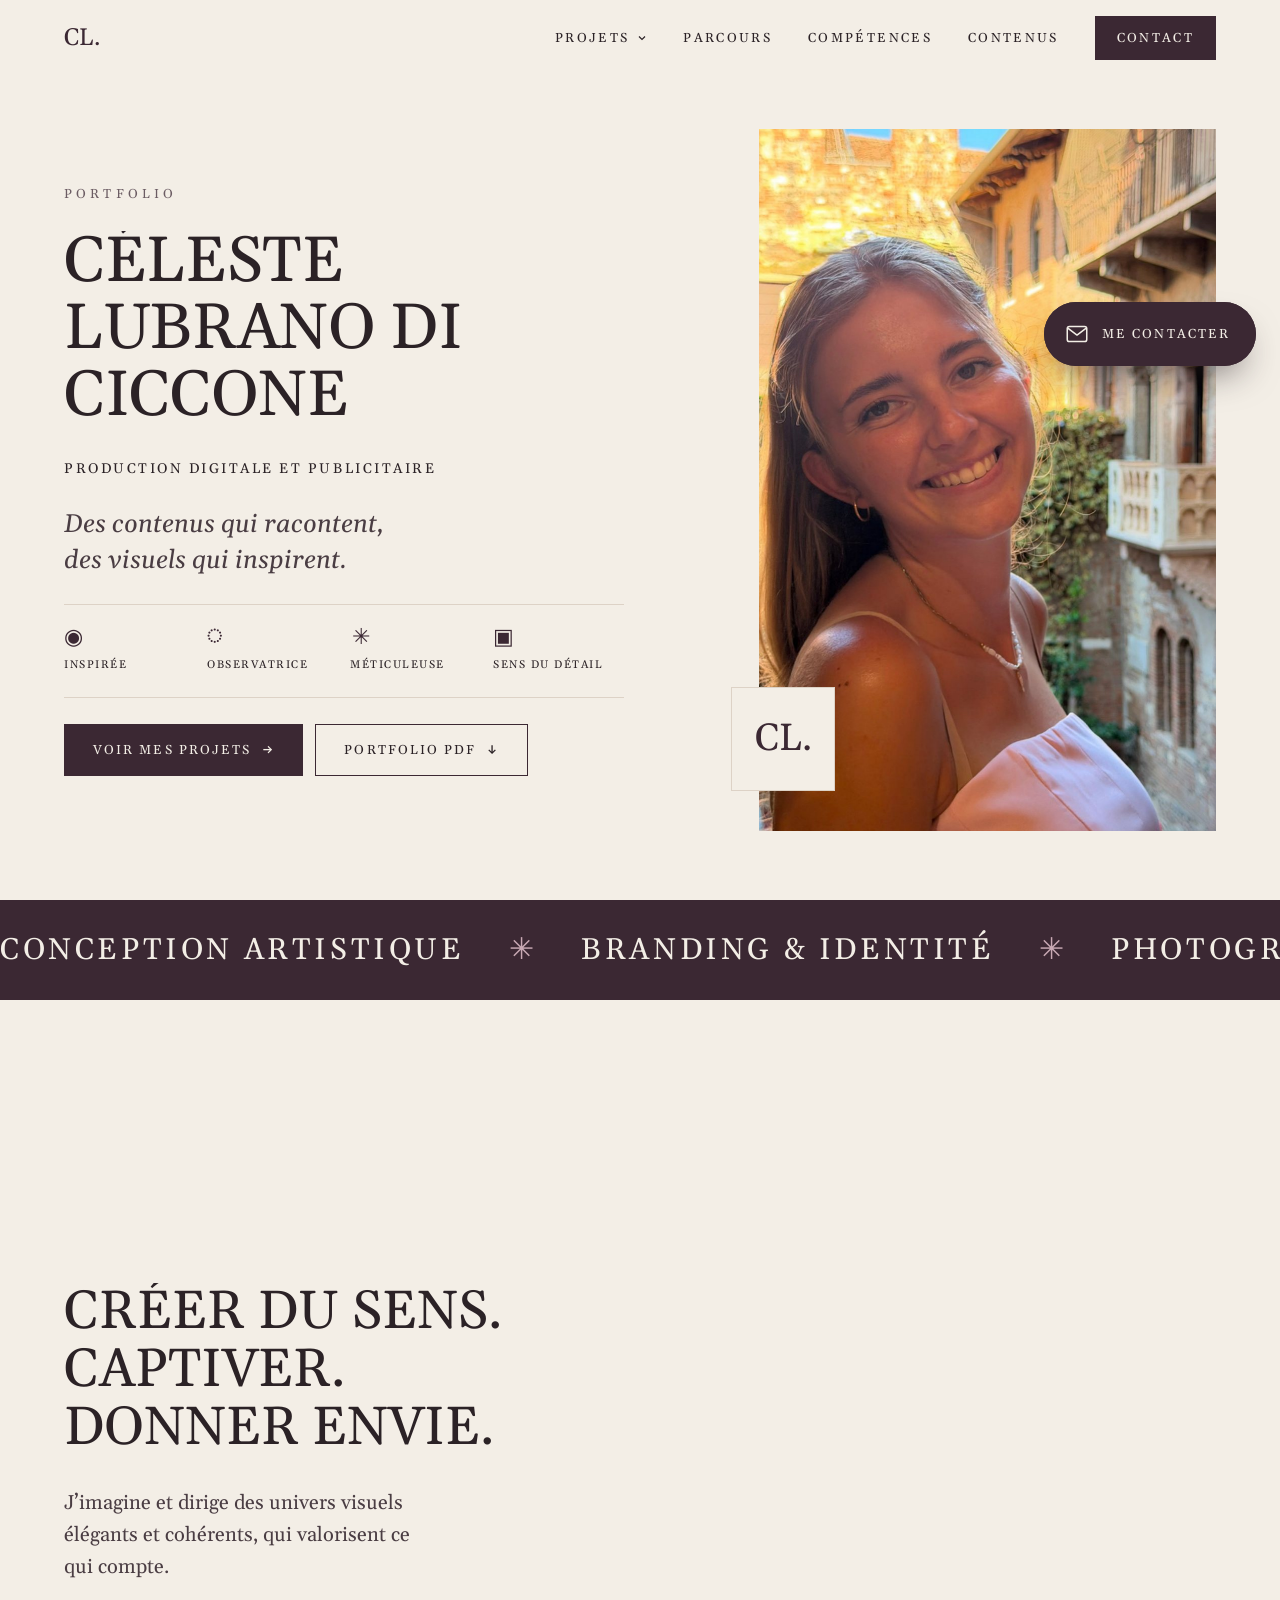
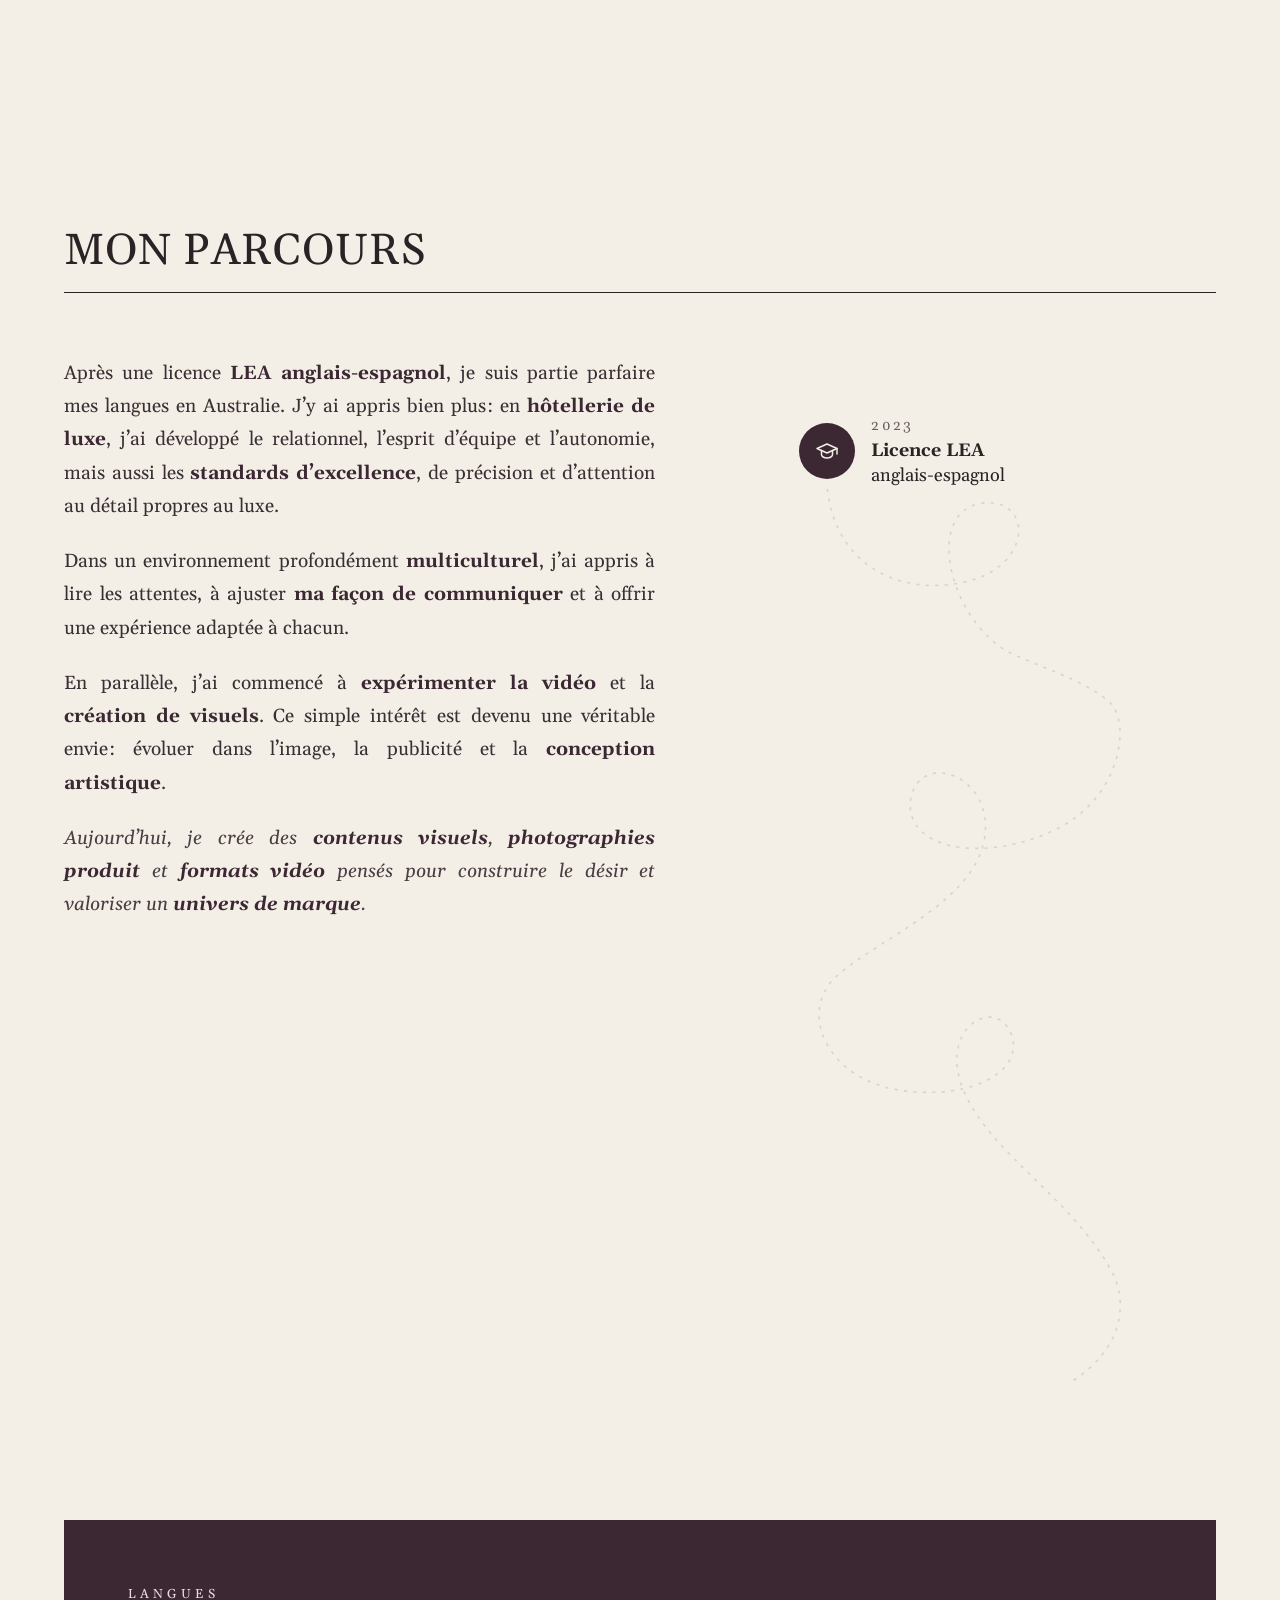
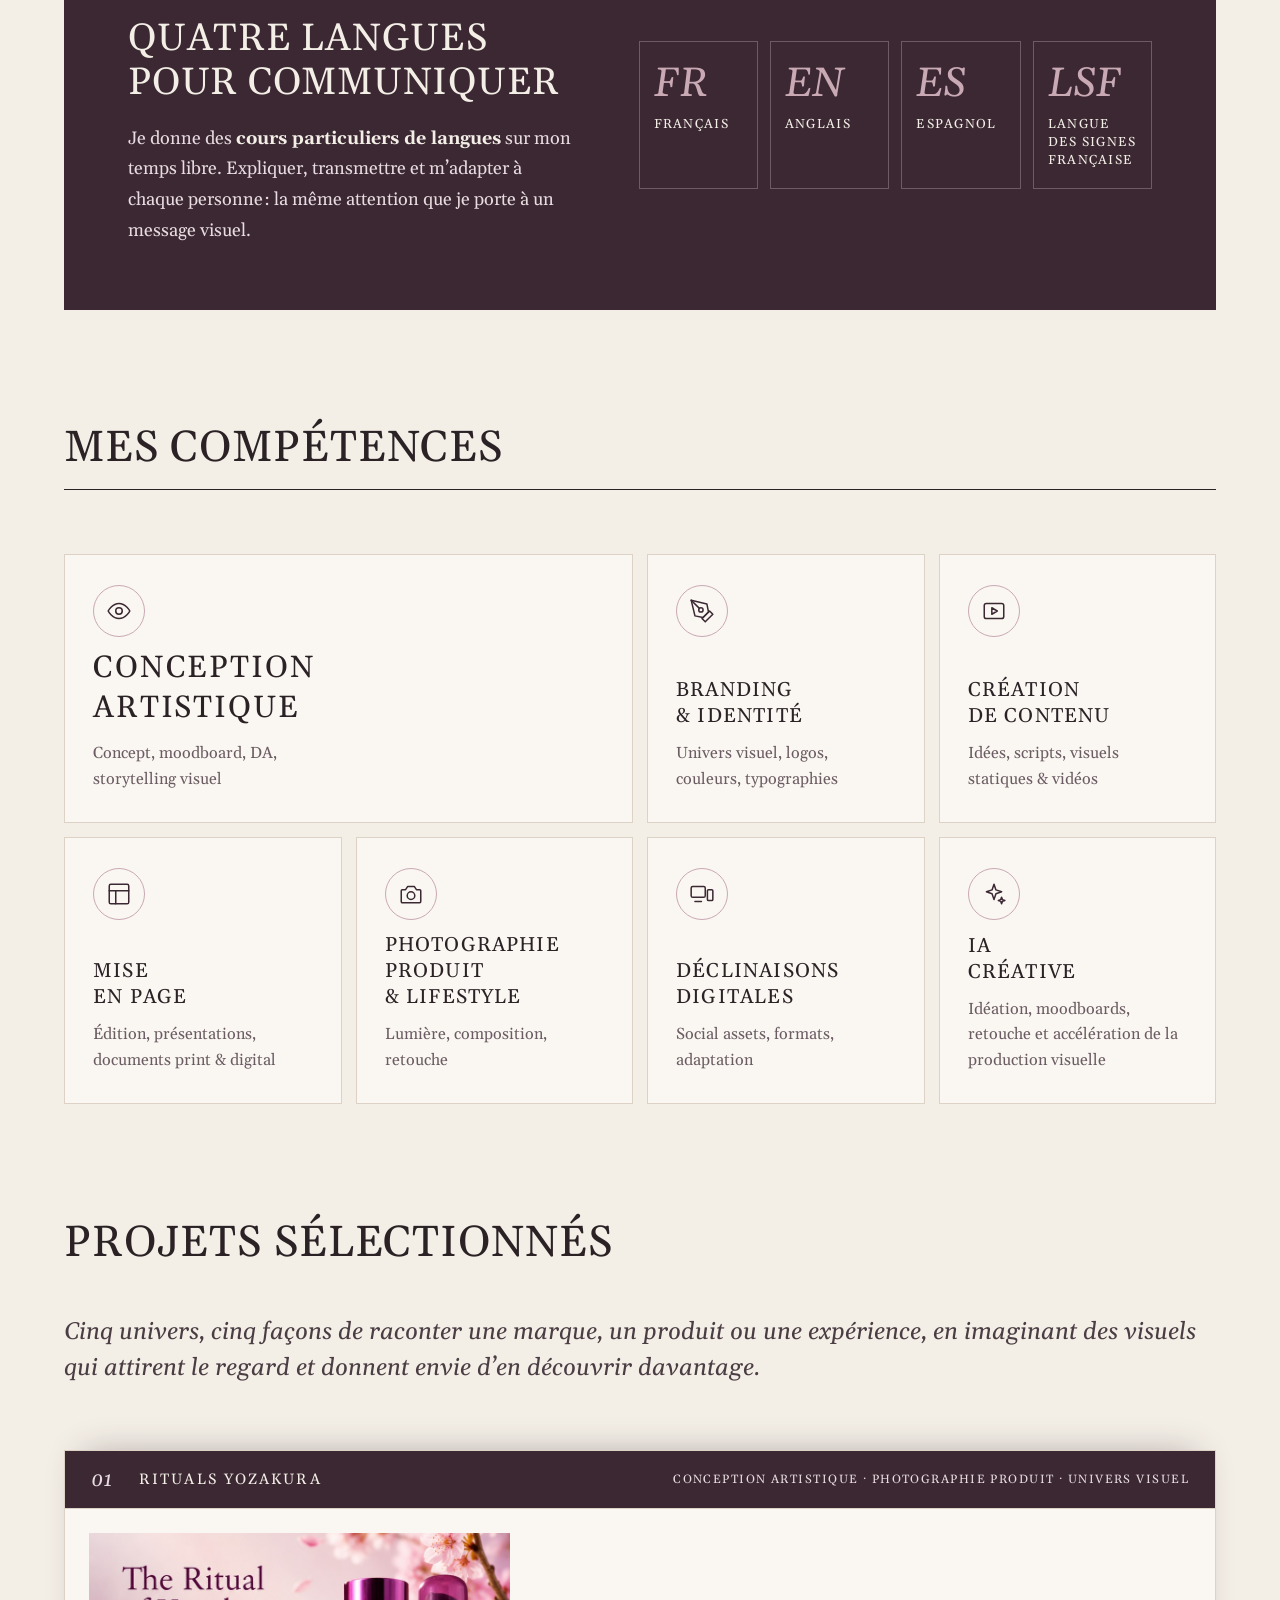
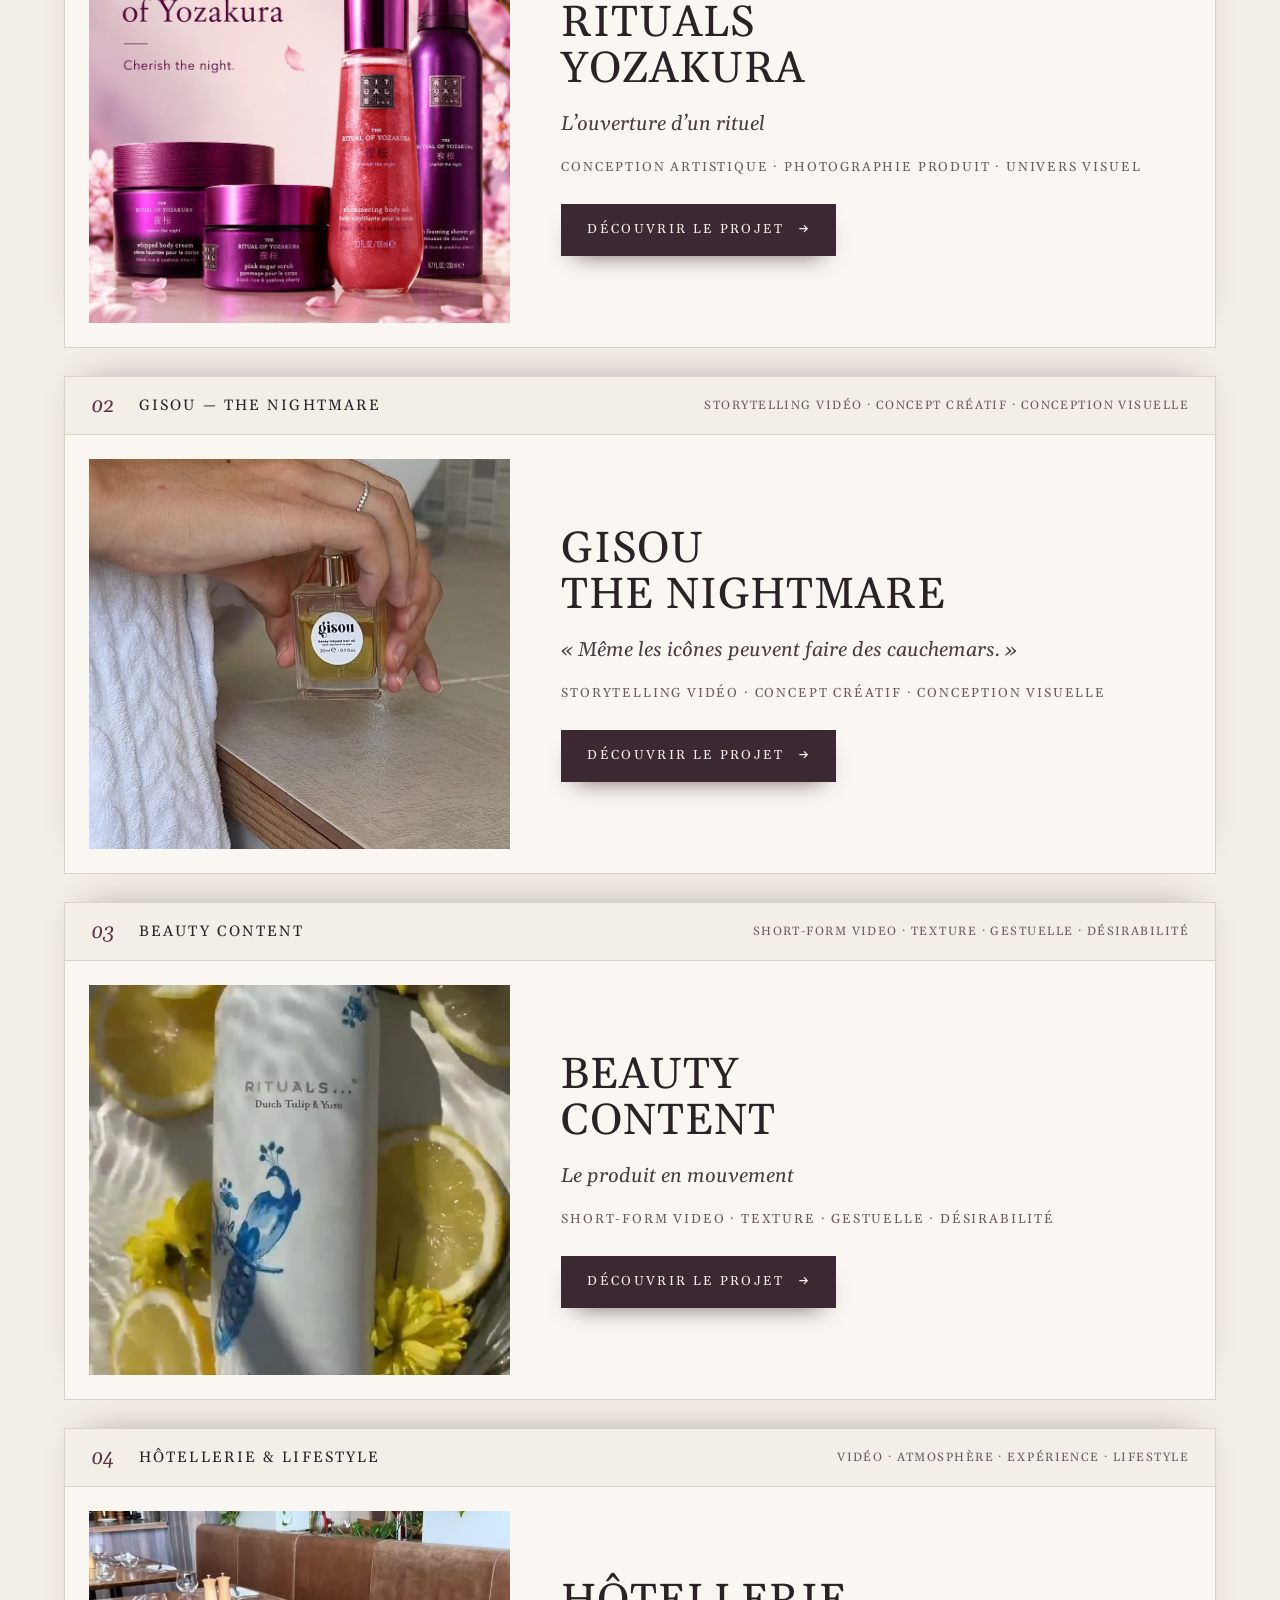
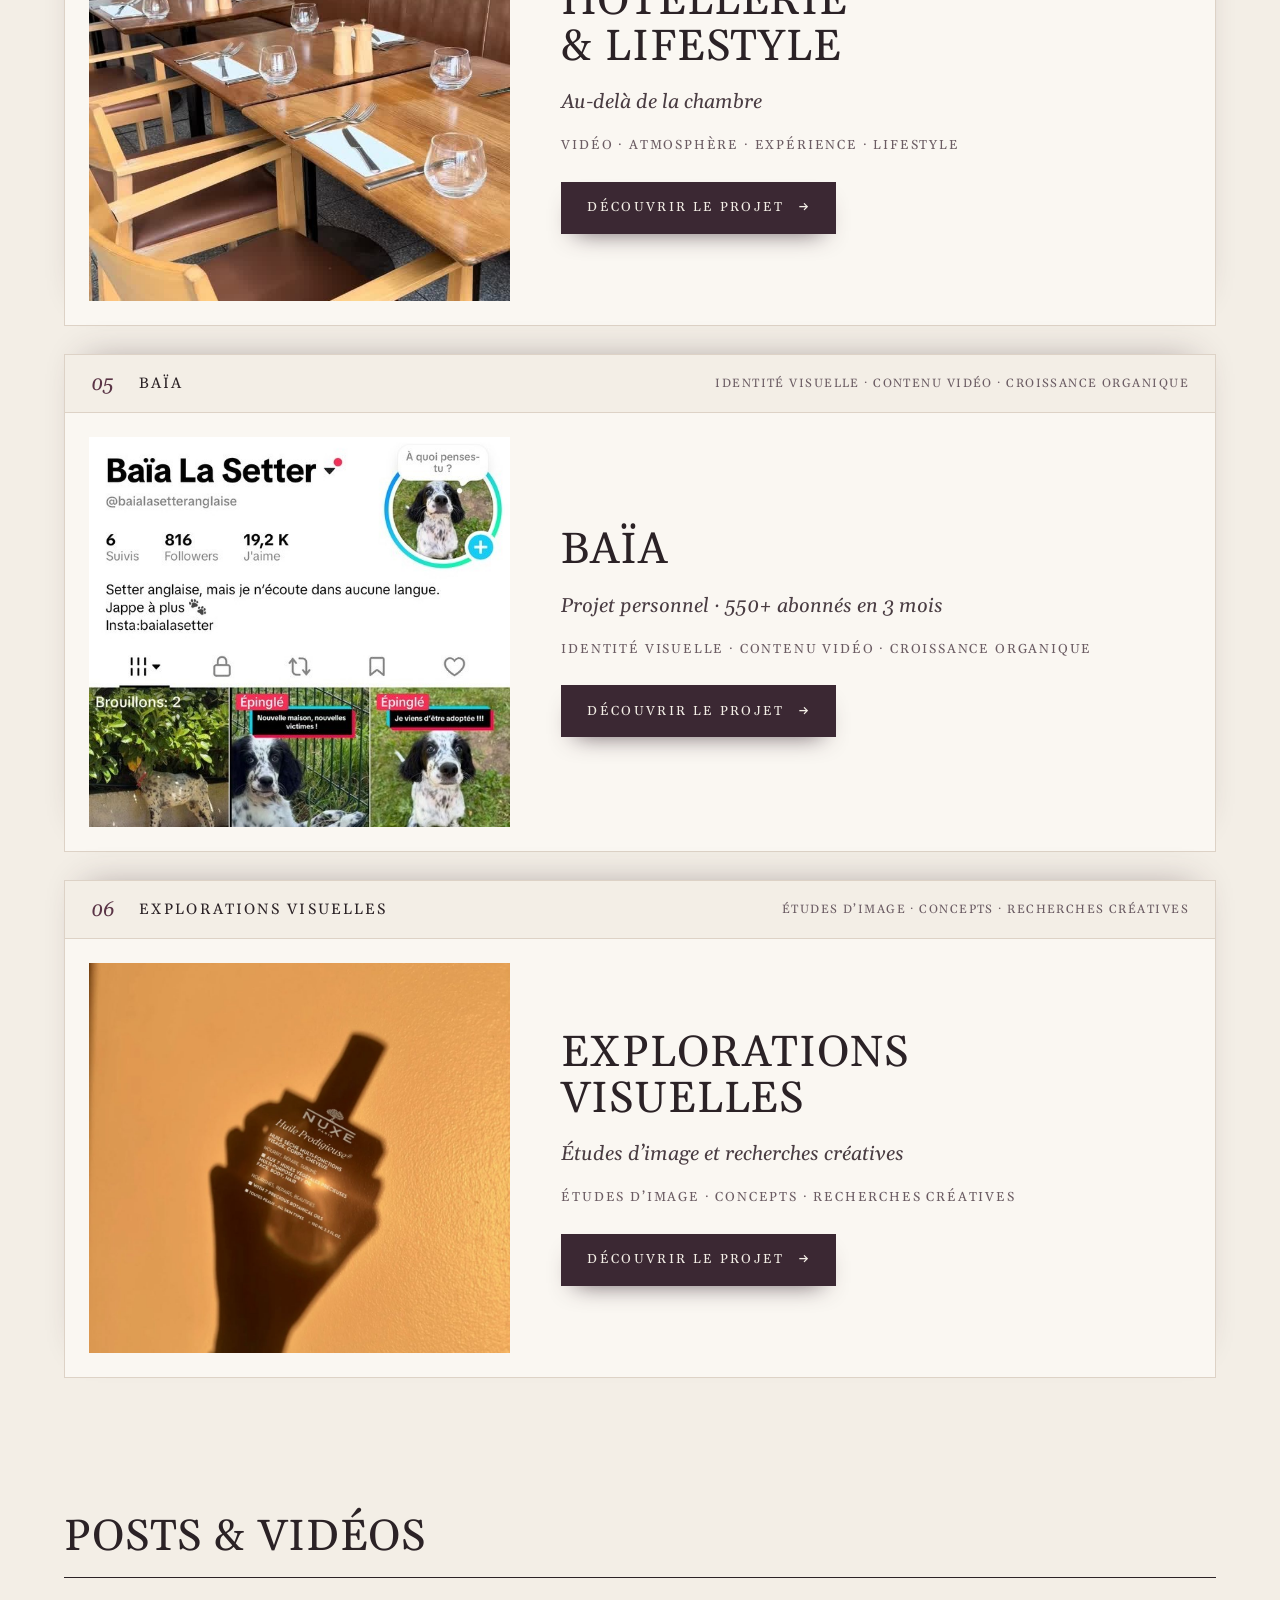
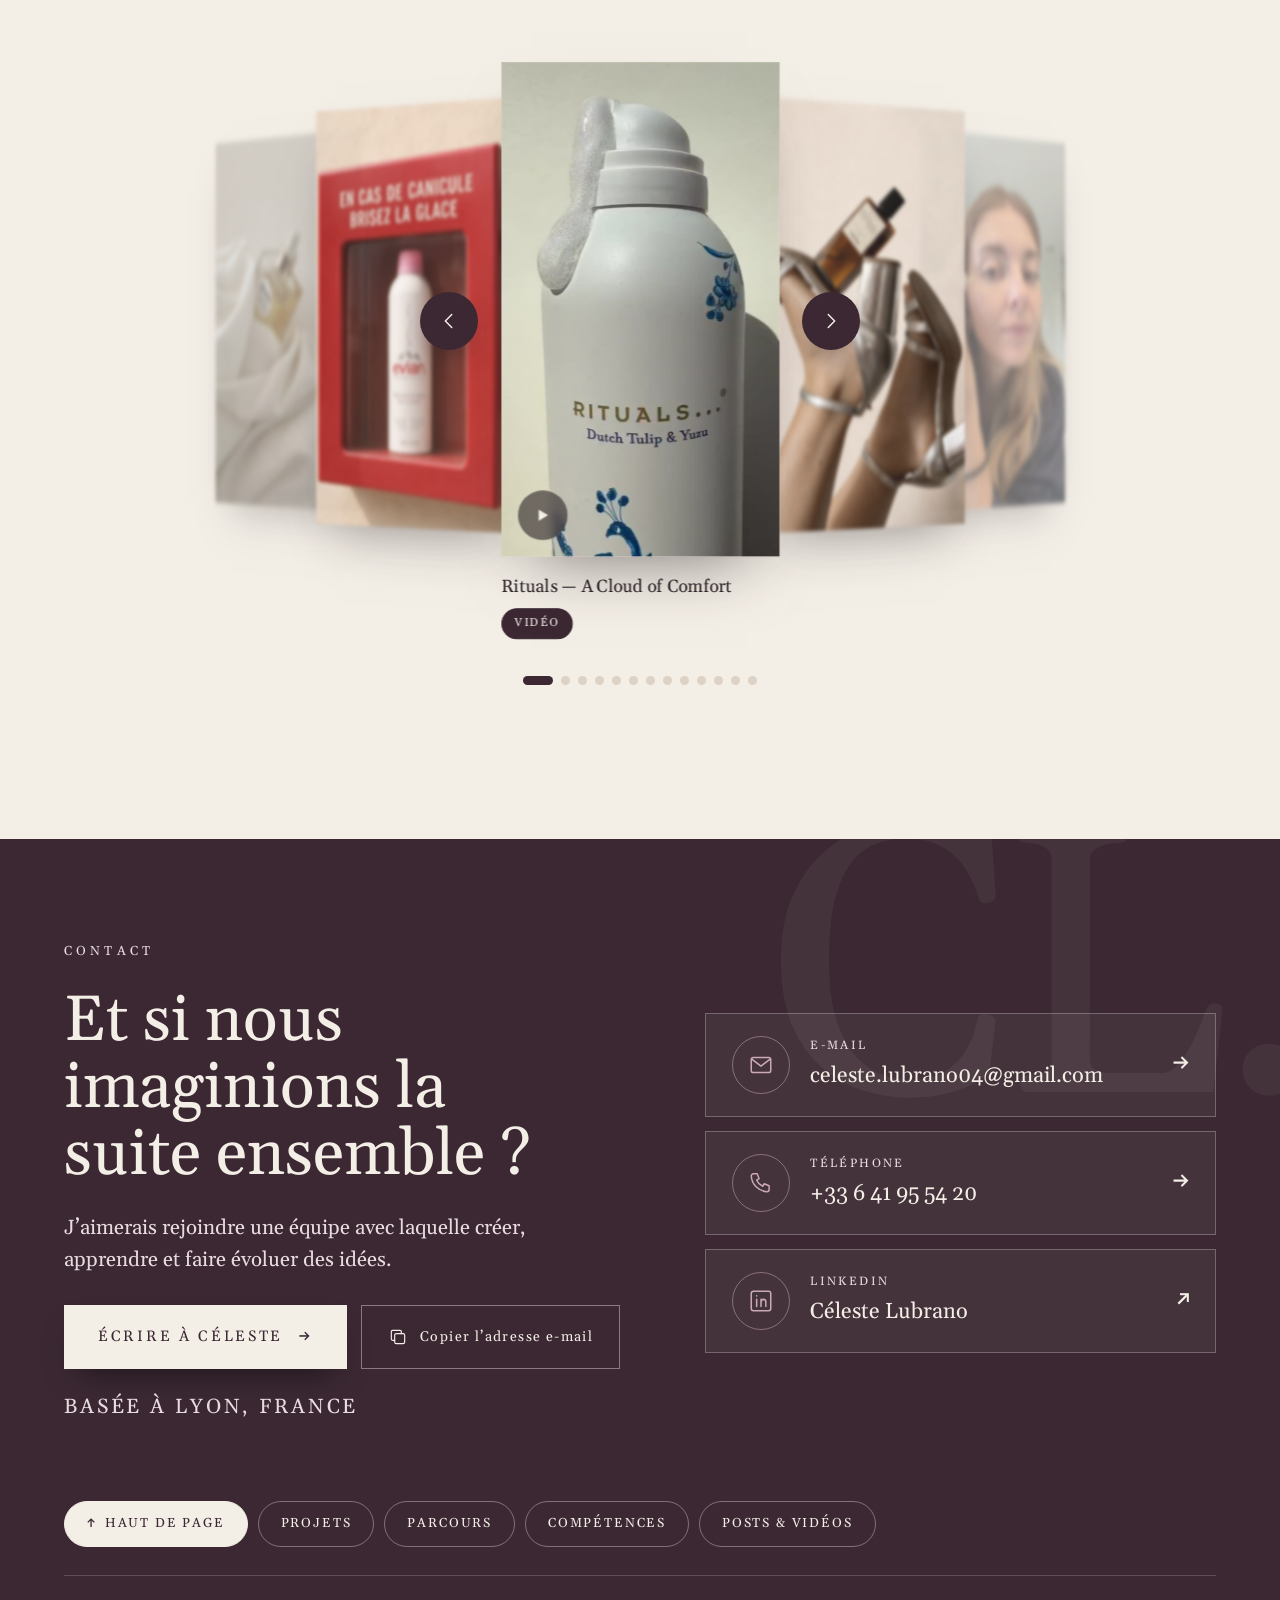
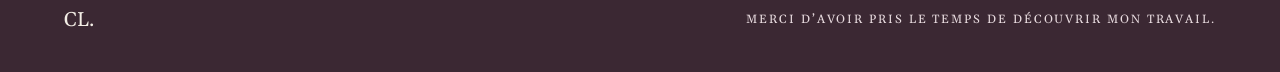
==== commit 070b8754: "Vignettes du menu, titres plus petits, vidéos en 9/16 entières, Beauty réorganisé, téléphone TikTok " ====
--- a/index.html
+++ b/index.html
@@ -84,7 +84,7 @@
   <div class="wrap">
     <a class="logo" href="#top" aria-label="Retour en haut">CL.</a>
     <nav class="nav" aria-label="Navigation principale">
-      <div class="nav-drop"><a class="nav-drop-btn" href="#projets" aria-haspopup="true">Projets<svg width="10" height="10" viewBox="0 0 10 10" aria-hidden="true"><path d="M2 3.5l3 3 3-3" fill="none" stroke="currentColor" stroke-width="1.2"/></svg></a><div class="drop-menu"><a class="drop-item" href="projets/rituals-yozakura.html"><img src="assets/img/yozakura-kv.jpg" alt="" style="object-position:50% 62%"><span class="drop-num">01</span><span class="drop-name">Rituals Yozakura</span></a><a class="drop-item" href="projets/gisou.html"><img src="assets/img/gisou.jpg" alt="" style="object-position:50% 8%"><span class="drop-num">02</span><span class="drop-name">Gisou — The Nightmare</span></a><a class="drop-item" href="projets/beauty-content.html"><img src="assets/img/rituals-foam.jpg" alt="" style="object-position:50% 56%"><span class="drop-num">03</span><span class="drop-name">Beauty Content</span></a><a class="drop-item" href="projets/hotellerie-lifestyle.html"><img src="assets/img/restaurant.jpg" alt="" style="object-position:50% 50%"><span class="drop-num">04</span><span class="drop-name">Hôtellerie &amp; lifestyle</span></a><a class="drop-item" href="projets/baia.html"><img src="assets/img/baia-chien.jpg" alt="" style="object-position:50% 28%"><span class="drop-num">05</span><span class="drop-name">Baïa</span></a><a class="drop-item" href="projets/explorations-visuelles.html"><img src="assets/img/nuxe-ombre.jpg" alt="" style="object-position:50% 50%"><span class="drop-num">06</span><span class="drop-name">Explorations visuelles</span></a></div></div>
+      <div class="nav-drop"><a class="nav-drop-btn" href="#projets" aria-haspopup="true">Projets<svg width="10" height="10" viewBox="0 0 10 10" aria-hidden="true"><path d="M2 3.5l3 3 3-3" fill="none" stroke="currentColor" stroke-width="1.2"/></svg></a><div class="drop-menu"><a class="drop-item" href="projets/rituals-yozakura.html"><img src="assets/img/yozakura-kv.jpg" alt="" style="object-position:50% 62%"><span class="drop-num">01</span><span class="drop-name">Rituals Yozakura</span></a><a class="drop-item" href="projets/gisou.html"><img src="assets/img/thumb-gisou.jpg" alt="" style="object-position:50% 50%"><span class="drop-num">02</span><span class="drop-name">Gisou — The Nightmare</span></a><a class="drop-item" href="projets/beauty-content.html"><img src="assets/img/rituals-foam.jpg" alt="" style="object-position:50% 56%"><span class="drop-num">03</span><span class="drop-name">Beauty Content</span></a><a class="drop-item" href="projets/hotellerie-lifestyle.html"><img src="assets/img/restaurant.jpg" alt="" style="object-position:50% 50%"><span class="drop-num">04</span><span class="drop-name">Hôtellerie &amp; lifestyle</span></a><a class="drop-item" href="projets/baia.html"><img src="assets/img/thumb-baia.jpg" alt="" style="object-position:50% 50%"><span class="drop-num">05</span><span class="drop-name">Baïa</span></a><a class="drop-item" href="projets/explorations-visuelles.html"><img src="assets/img/thumb-explo.jpg" alt="" style="object-position:50% 50%"><span class="drop-num">06</span><span class="drop-name">Explorations visuelles</span></a></div></div>
       <a href="#parcours">Parcours</a>
       <a href="#competences">Compétences</a>
       <a href="#contenus">Contenus</a>
--- a/assets/css/style.css
+++ b/assets/css/style.css
@@ -660,6 +660,55 @@
 @media (max-width:980px){.g6{grid-template-columns:repeat(3,minmax(0,1fr))}}
 @media (max-width:760px){.g6{grid-template-columns:repeat(2,minmax(0,1fr))}.p-page .p-hero-visual{height:56svh}}
 
+
+/* ---------- V8 : titres, vidéos 9/16, téléphone TikTok ---------- */
+.p-page .p-hero h1{font-size:clamp(28px,2.9vw,44px)}
+.p-page .p-hero h1 .line>span{white-space:nowrap}
+.p-hero-grid.tall{grid-template-columns:minmax(0,1fr) auto;align-items:start}
+.p-page .p-hero-visual.is-916{height:min(calc(100svh - 250px),740px);aspect-ratio:9/16;width:auto}
+.hero-quote{margin-top:34px;display:flex;flex-direction:column;gap:22px}
+.hero-quote .quote{font-size:clamp(24px,2.3vw,34px)}
+.hero-quote p:not(.quote){font-size:18px;line-height:1.7;color:#3A2F34}
+.g916 .zoom{aspect-ratio:9/16}
+.gallery.g916{max-width:820px}
+
+.tt-wrap{display:grid;grid-template-columns:minmax(0,1fr) auto;gap:clamp(30px,6vw,90px);align-items:center}
+.tt-intro{display:flex;flex-direction:column;gap:22px}
+.tt-lead{font-size:19px;line-height:1.6;color:#4A3D43}
+.tt-thumbs{display:grid;grid-template-columns:repeat(6,minmax(0,1fr));gap:10px;max-width:560px}
+.tt-thumb{padding:0;border:2px solid transparent;background:none;cursor:pointer;aspect-ratio:9/16;overflow:hidden;border-radius:8px;opacity:.6;transition:opacity .3s,border-color .3s,transform .4s var(--ease)}
+.tt-thumb img{width:100%;height:100%;object-fit:cover}
+.tt-thumb:hover{opacity:1;transform:translateY(-3px)}
+.tt-thumb.on{opacity:1;border-color:var(--prune)}
+.tt-stage{display:flex;flex-direction:column;align-items:center;gap:18px}
+.tt-phone{position:relative;width:clamp(260px,22vw,320px);aspect-ratio:9/19.3;background:#111;border-radius:46px;padding:11px;box-shadow:0 40px 70px -30px rgba(43,34,38,.7),inset 0 0 0 2px #2a2a2a;outline:none}
+.tt-phone:focus-visible{box-shadow:0 0 0 3px var(--rose),0 40px 70px -30px rgba(43,34,38,.7)}
+.tt-screen{position:relative;width:100%;height:100%;border-radius:36px;overflow:hidden;background:#000;cursor:pointer}
+.tt-vid{position:absolute;inset:0;width:100%;height:100%;object-fit:cover;transform:translateY(100%);transition:transform .6s var(--ease)}
+.tt-vid.on{transform:none}
+.tt-vid.up{transform:translateY(-100%)}
+.tt-notch{position:absolute;top:9px;left:50%;transform:translateX(-50%);width:84px;height:24px;background:#000;border-radius:20px;z-index:3}
+.tt-sound{position:absolute;top:44px;right:12px;z-index:4;width:40px;height:40px;border-radius:50%;border:0;background:rgba(0,0,0,.4);color:#fff;display:flex;align-items:center;justify-content:center;cursor:pointer}
+.tt-sound .tt-on{display:none}.tt-phone.sound .tt-sound .tt-on{display:flex}.tt-phone.sound .tt-sound .tt-off{display:none}
+.tt-sound span{display:flex}
+.tt-side{position:absolute;right:10px;bottom:90px;z-index:3;display:flex;flex-direction:column;align-items:center;gap:18px;color:#fff;filter:drop-shadow(0 1px 3px rgba(0,0,0,.6))}
+.tt-av{width:40px;height:40px;border-radius:50%;overflow:hidden;border:2px solid #fff}
+.tt-av img{width:100%;height:100%;object-fit:cover}
+.tt-cap{position:absolute;left:14px;right:64px;bottom:22px;z-index:3;color:#fff;display:flex;flex-direction:column;gap:4px;font:13px/1.35 -apple-system,"Segoe UI",Helvetica,Arial,sans-serif;text-shadow:0 1px 4px rgba(0,0,0,.7)}
+.tt-cap b{font-weight:700}
+.tt-bar{position:absolute;left:0;right:0;bottom:0;height:3px;background:rgba(255,255,255,.25);z-index:3}
+.tt-bar i{display:block;height:100%;width:0;background:#fff}
+.tt-tap{position:absolute;left:50%;top:50%;transform:translate(-50%,-50%);z-index:3;background:rgba(0,0,0,.55);color:#fff;font:600 12px/1 -apple-system,"Segoe UI",Helvetica,Arial,sans-serif;letter-spacing:.06em;padding:10px 14px;border-radius:999px;pointer-events:none;white-space:nowrap;transition:opacity .4s}
+.tt-phone.sound .tt-tap{opacity:0}
+.tt-nav{display:flex;flex-direction:row;align-items:center;gap:14px}
+.tt-nav button{flex:0 0 auto;padding:0;width:48px;height:48px;border-radius:50%;border:1px solid var(--prune);background:var(--ivoire);color:var(--prune);display:flex;align-items:center;justify-content:center;cursor:pointer;transition:background .3s,color .3s}
+.tt-nav button:hover{background:var(--prune);color:var(--creme)}
+.tt-count{font-size:14px;color:var(--gris)}
+.tt-count b{color:var(--prune);font-weight:400;font-size:20px}
+.p-page .tt-section{padding-top:clamp(30px,3vw,48px)}
+@media (max-width:980px){.tt-wrap,.p-hero-grid.tall{grid-template-columns:minmax(0,1fr)}.tt-stage{justify-content:center}.p-page .p-hero-visual.is-916{height:auto;width:min(100%,420px);justify-self:center}}
+@media (max-width:760px){.tt-thumbs{grid-template-columns:repeat(6,minmax(0,1fr));gap:6px}.tt-phone{width:min(70vw,300px)}}
+
 /* Mouvement réduit (préférence système) */
 @media (prefers-reduced-motion:reduce){
   *,*::before,*::after{animation:none!important;transition:none!important}
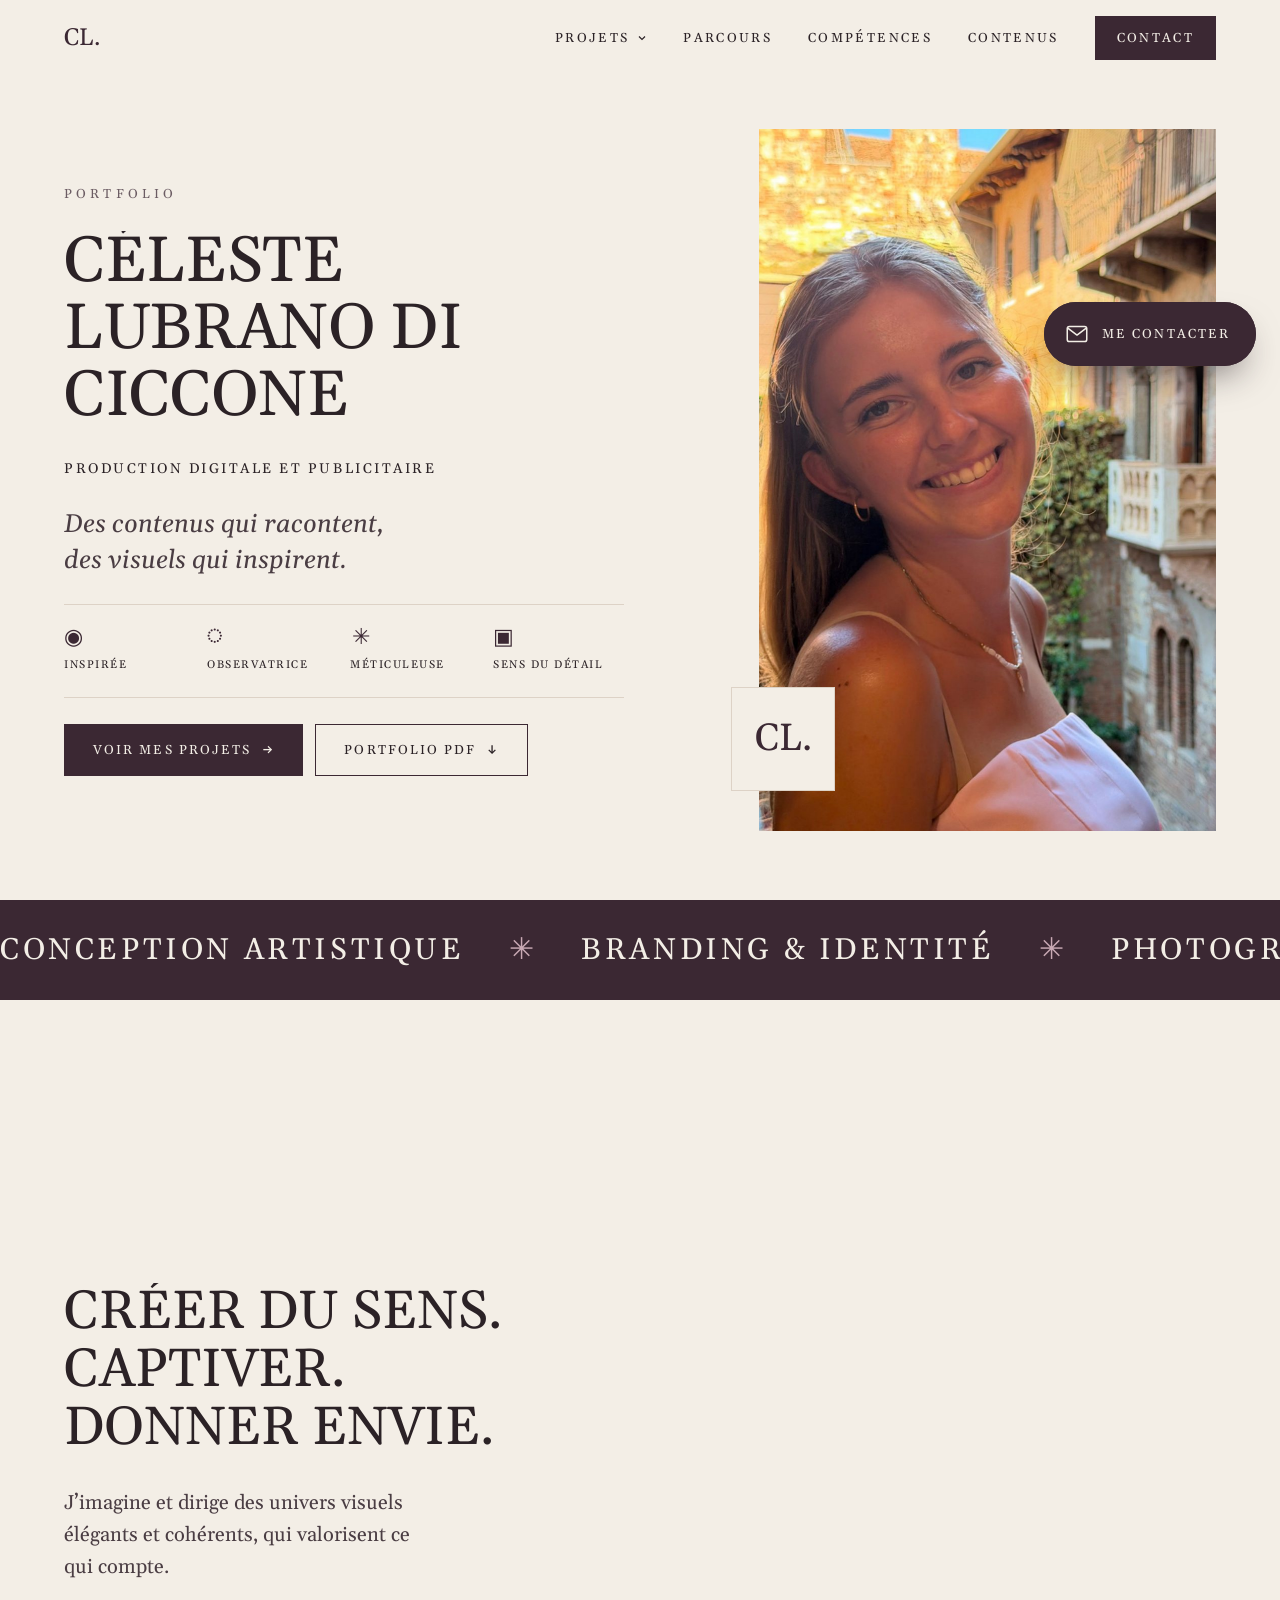
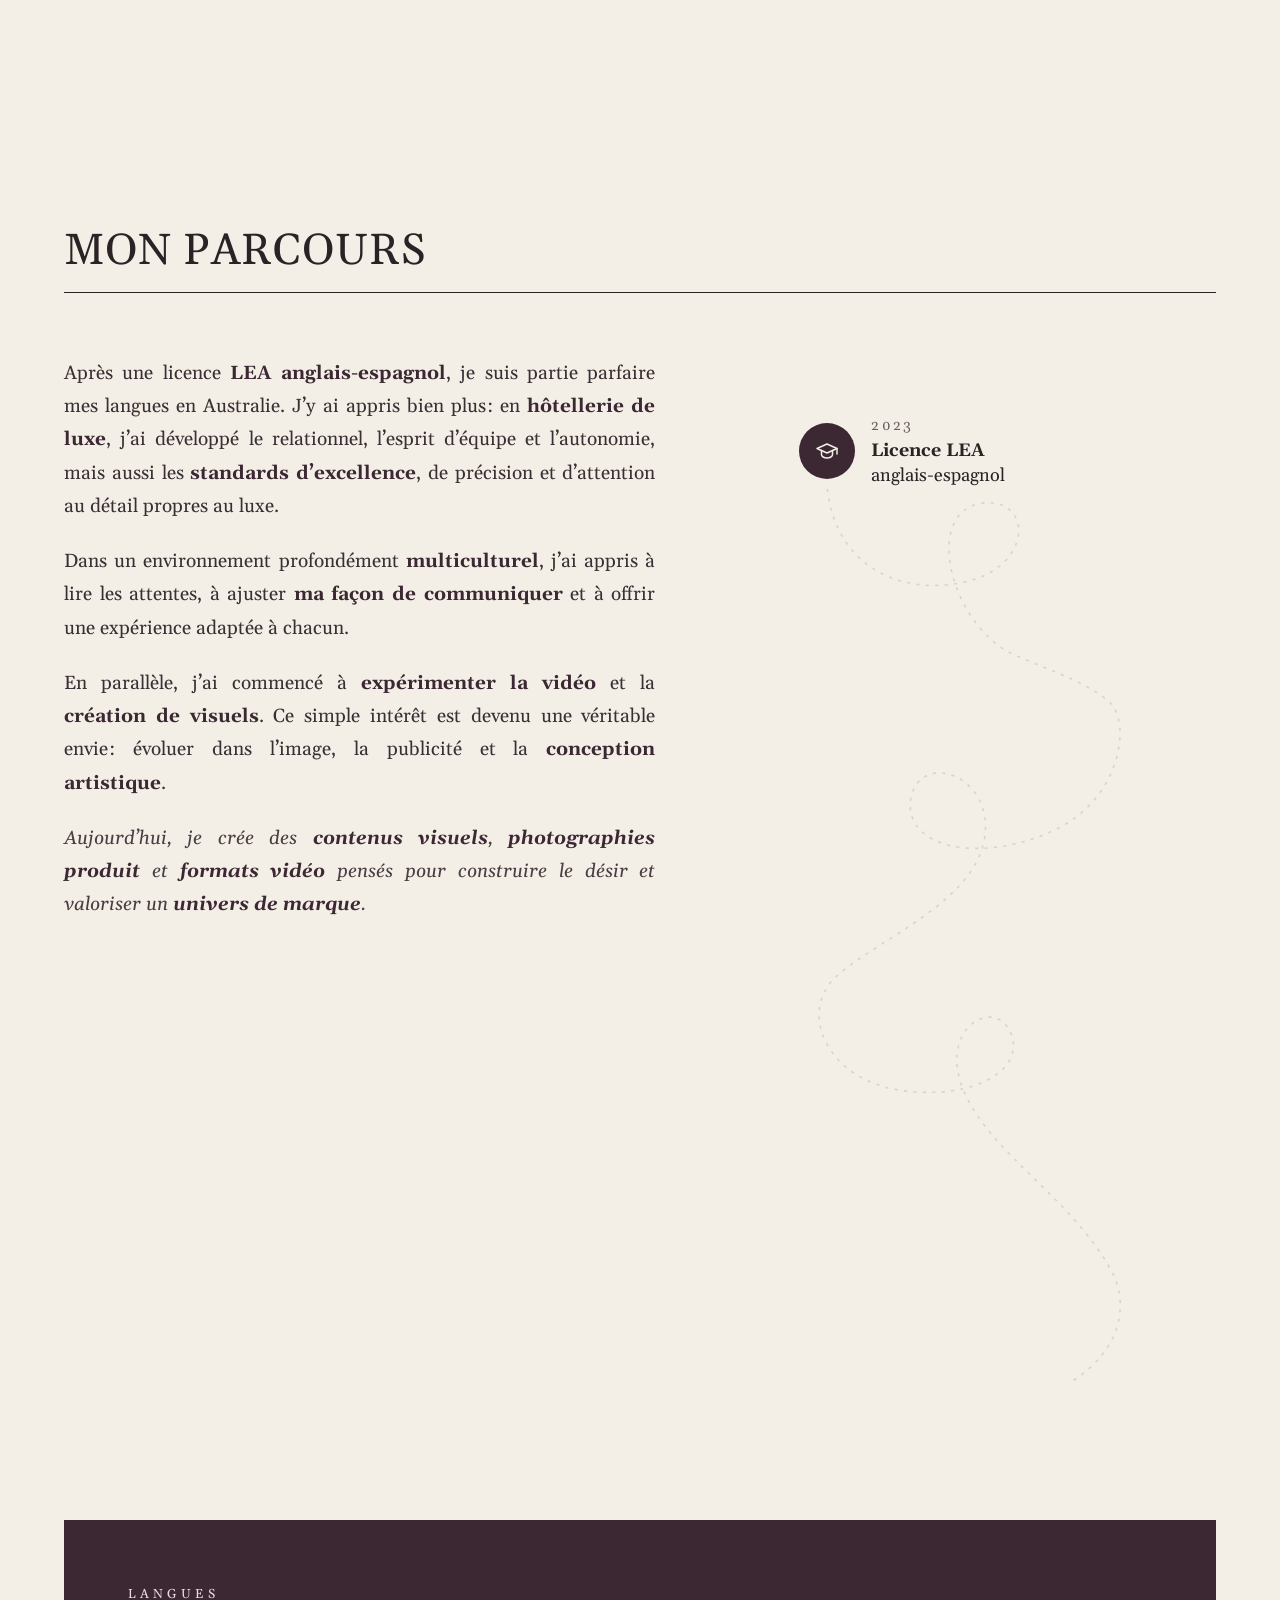
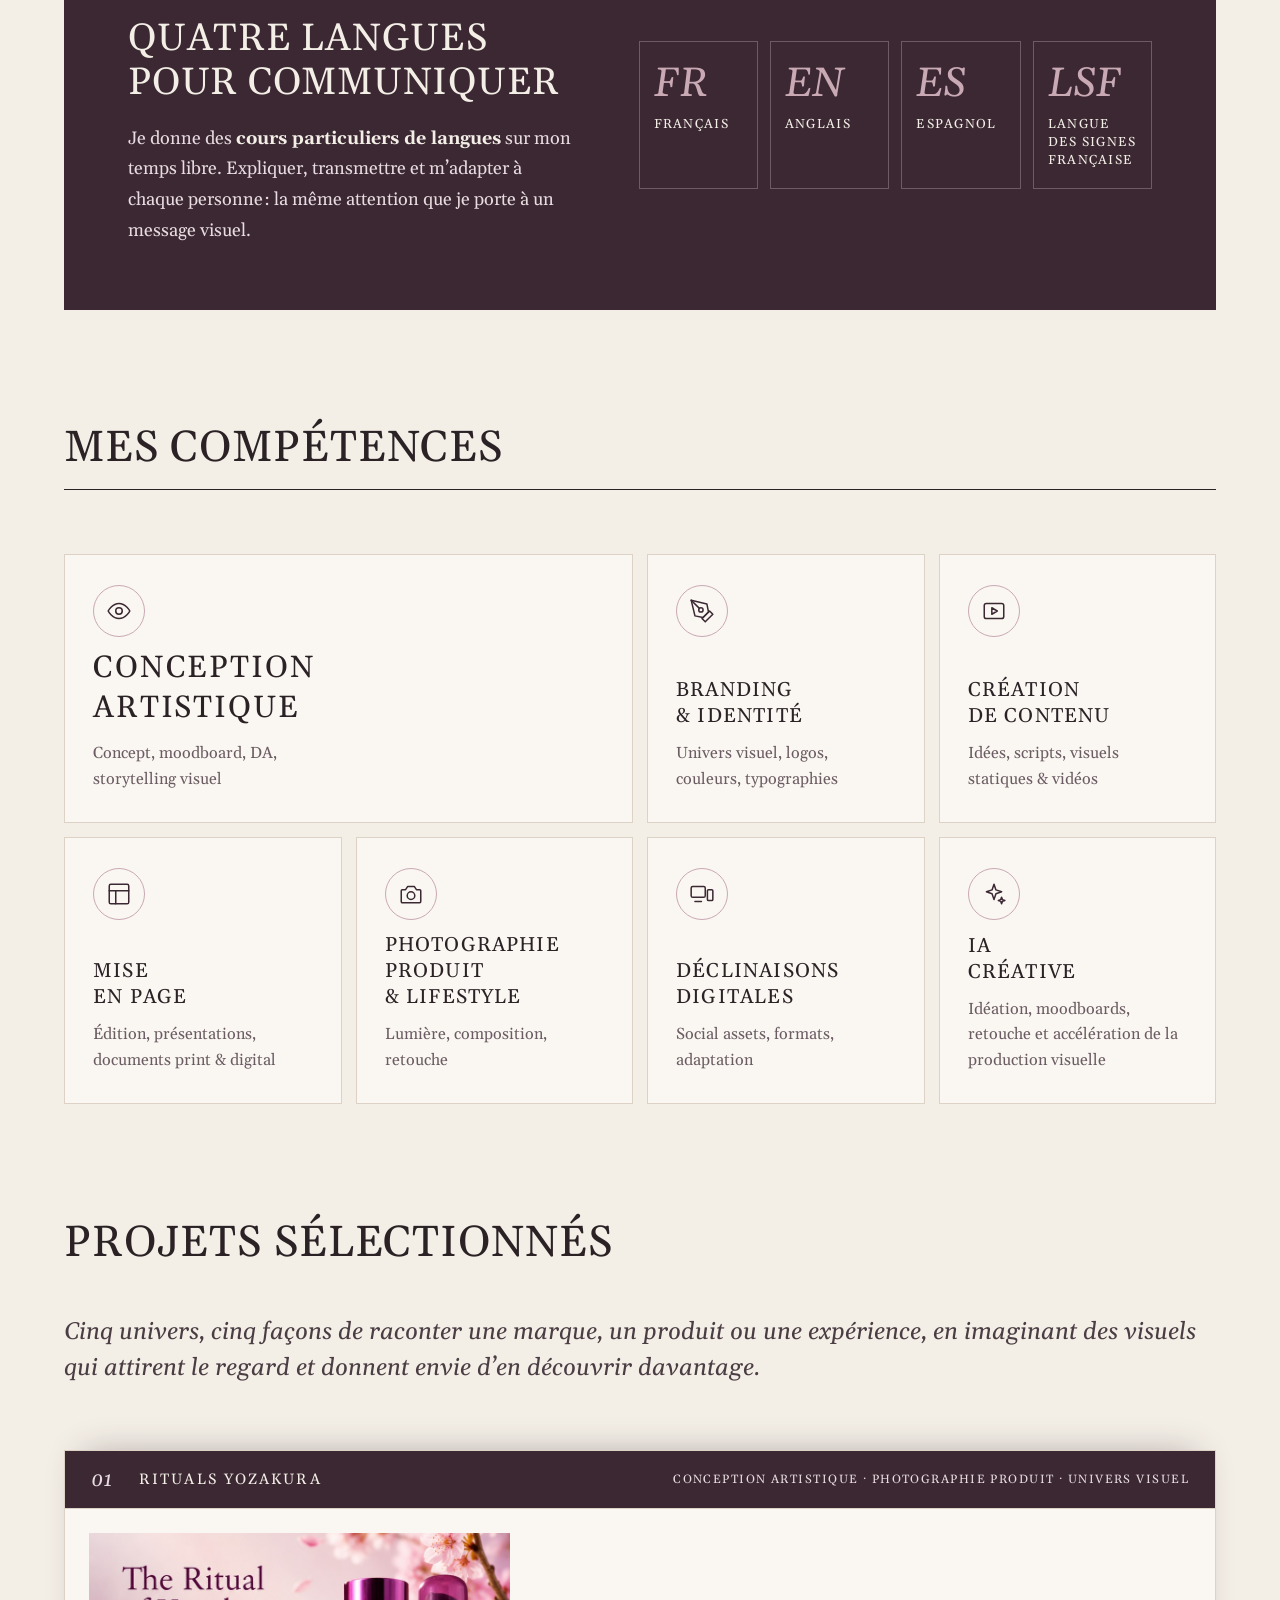
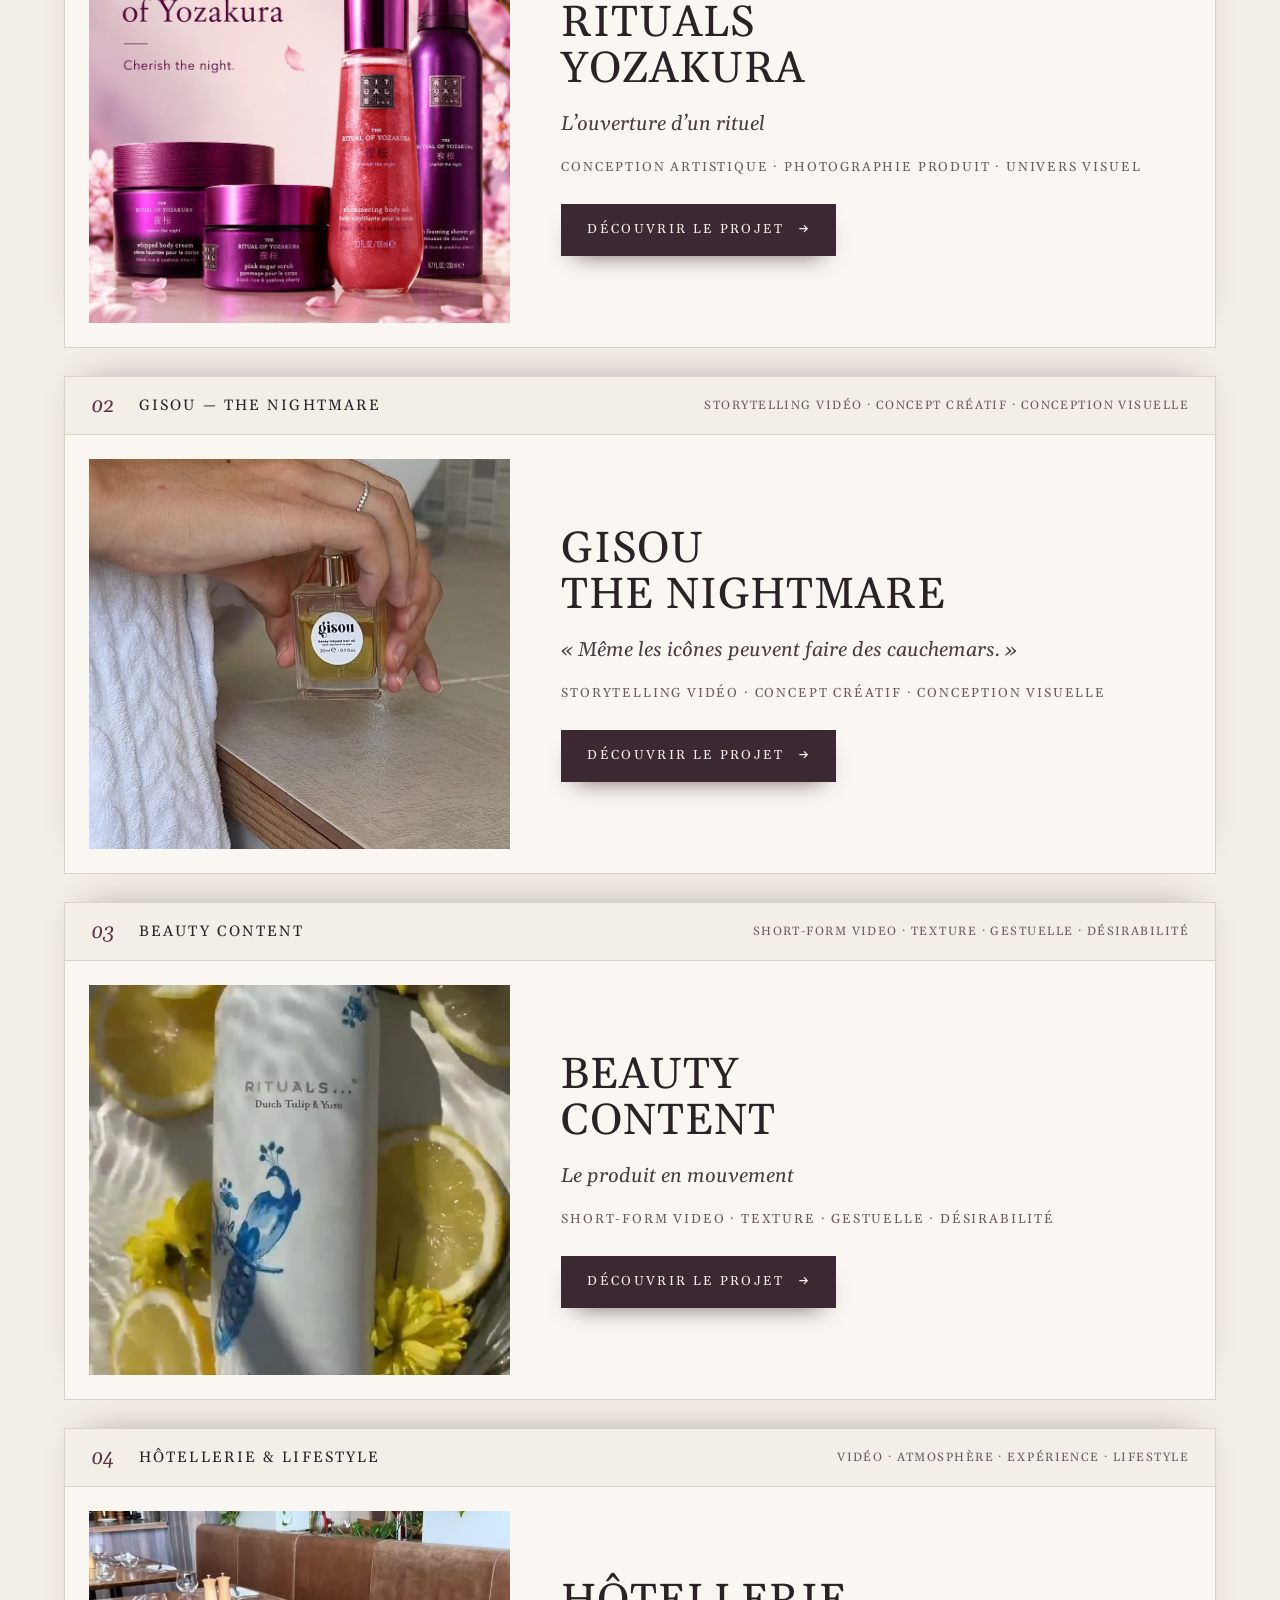
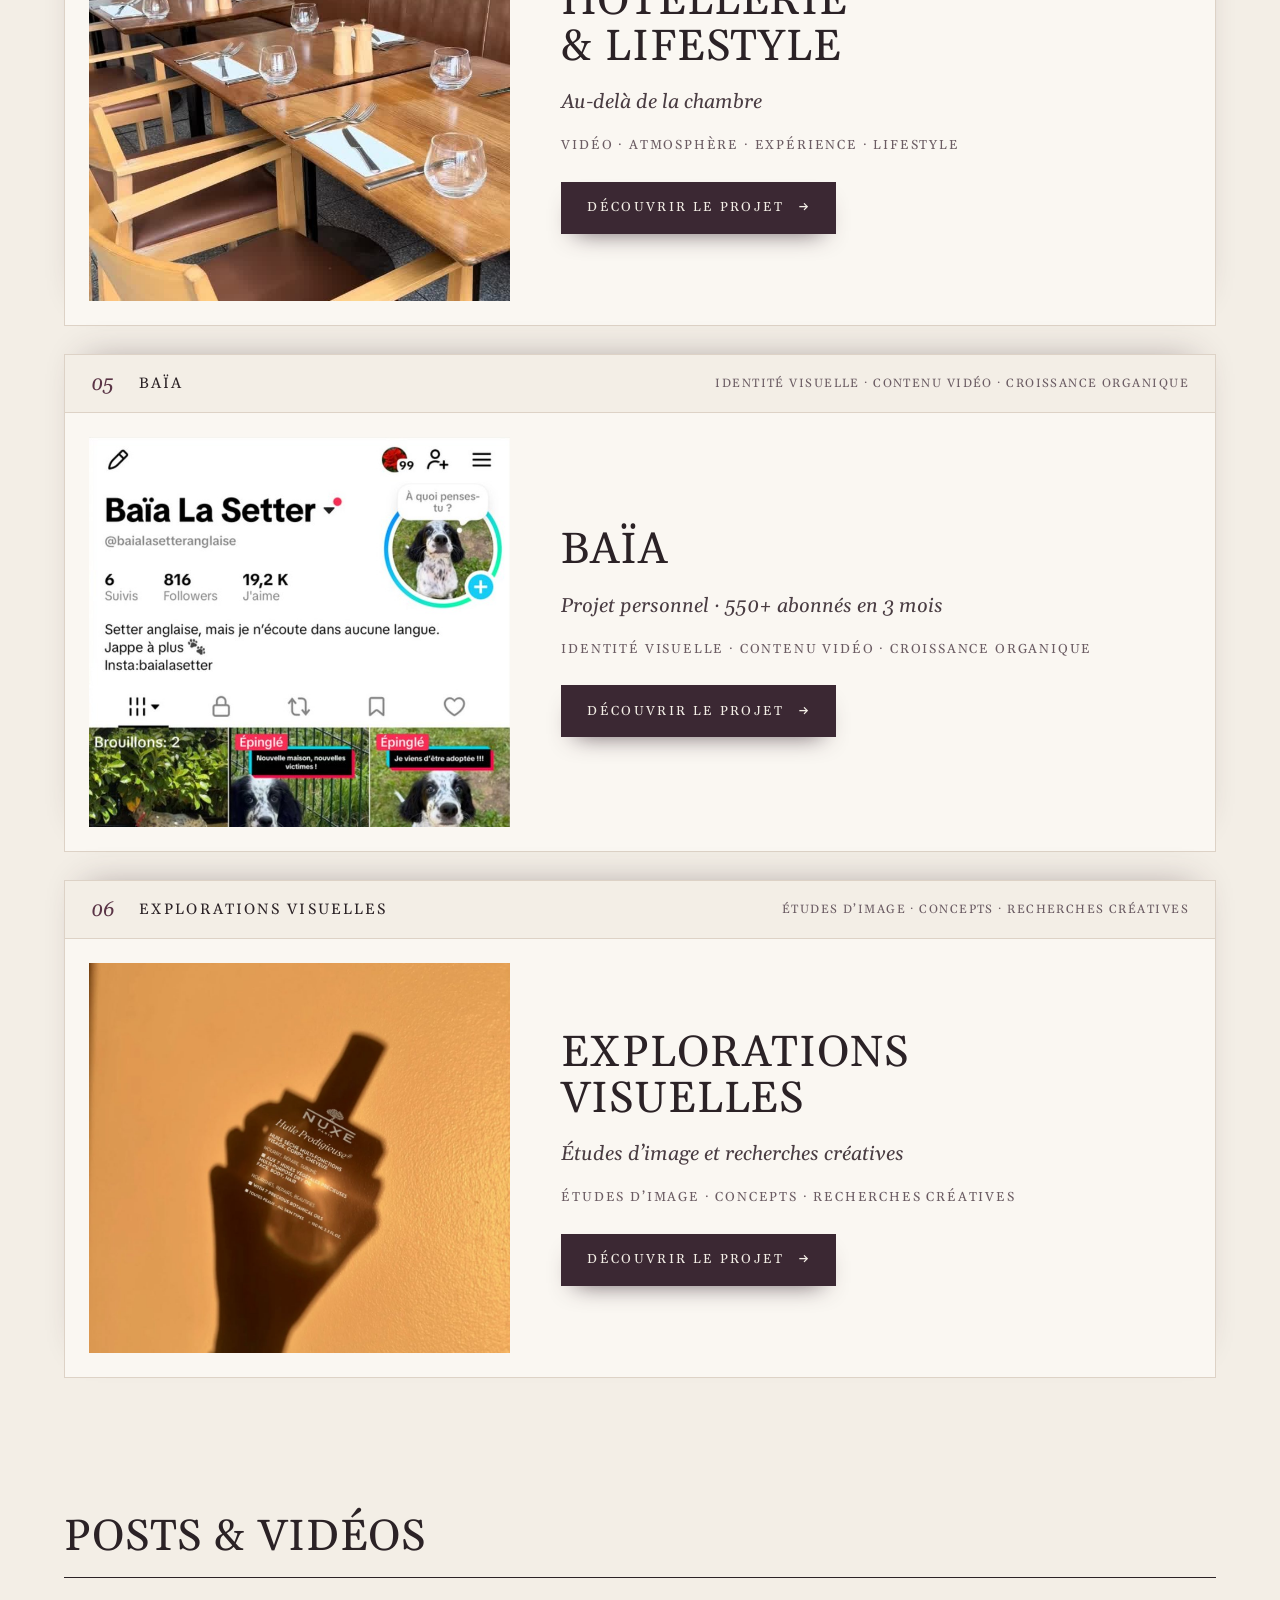
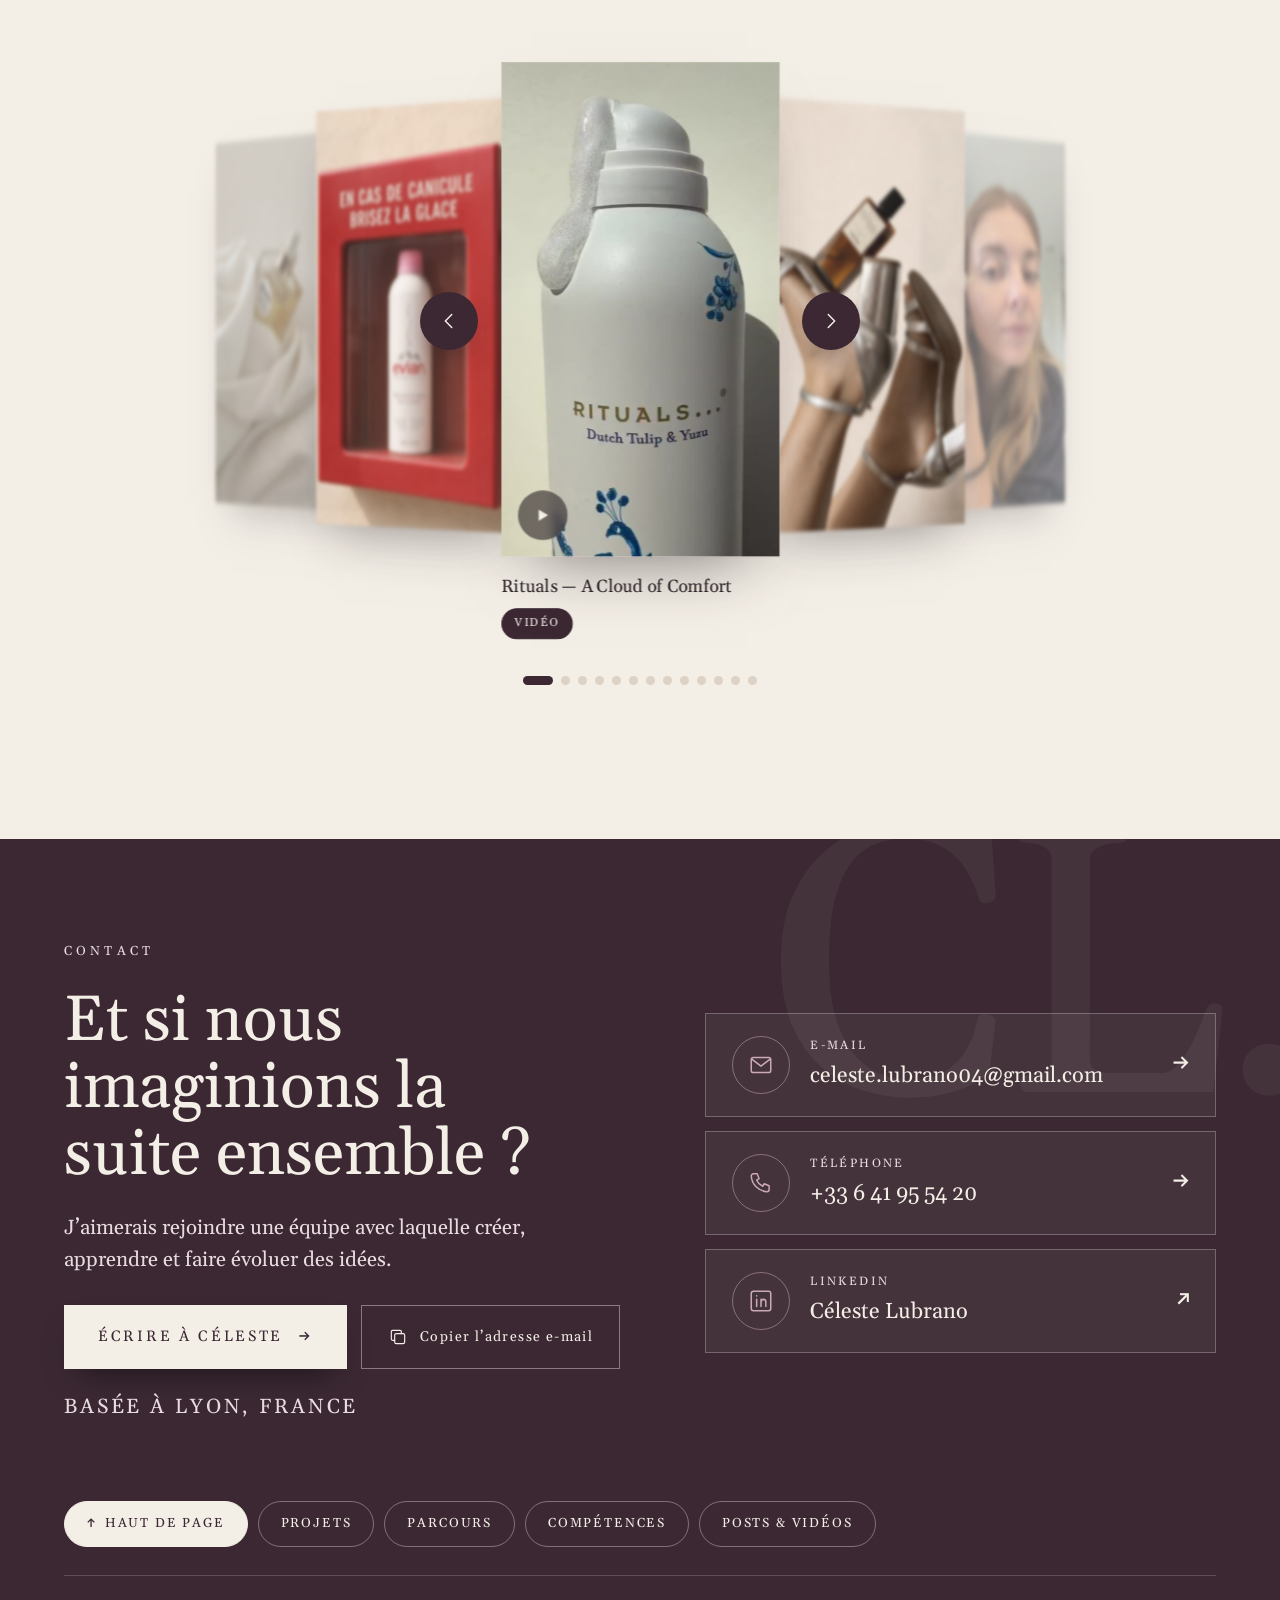
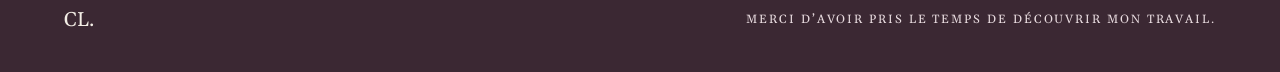
==== commit d02306d4: "Version téléphone : visuel en premier sur les pages projets, infos en tableau, textes repliables, pi" ====
--- a/index.html
+++ b/index.html
@@ -41,7 +41,7 @@
 
     <section class="m-ch m-proj" data-tone="dark" id="m-projets" data-label="Projets">
       <header class="m-head m-in"><p class="m-kick">Projets sélectionnés</p><h2>Six univers, <em>six histoires</em></h2></header>
-      <div class="m-rail m-in" data-rail><a class="m-card" href="projets/rituals-yozakura.html"><img src="assets/img/yozakura-kv.jpg" alt="" loading="lazy" style="object-position:50% 70%"><span class="m-card-txt"><span class="m-num">01</span><span class="m-card-title">Rituals Yozakura</span><span class="m-card-sub">L’ouverture d’un rituel</span><span class="m-go">Découvrir le projet <span aria-hidden="true">→</span></span></span></a><a class="m-card" href="projets/gisou.html"><img src="assets/img/gisou.jpg" alt="" loading="lazy" style="object-position:50% 15%"><span class="m-card-txt"><span class="m-num">02</span><span class="m-card-title">Gisou — The Nightmare</span><span class="m-card-sub">« Même les icônes peuvent faire des cauchemars. »</span><span class="m-go">Découvrir le projet <span aria-hidden="true">→</span></span></span></a><a class="m-card" href="projets/beauty-content.html"><img src="assets/img/rituals-foam.jpg" alt="" loading="lazy" style="object-position:50% 45%"><span class="m-card-txt"><span class="m-num">03</span><span class="m-card-title">Beauty Content</span><span class="m-card-sub">Le produit en mouvement</span><span class="m-go">Découvrir le projet <span aria-hidden="true">→</span></span></span></a><a class="m-card" href="projets/hotellerie-lifestyle.html"><img src="assets/img/restaurant.jpg" alt="" loading="lazy" style="object-position:50% 50%"><span class="m-card-txt"><span class="m-num">04</span><span class="m-card-title">Hôtellerie &amp; lifestyle</span><span class="m-card-sub">Au-delà de la chambre</span><span class="m-go">Découvrir le projet <span aria-hidden="true">→</span></span></span></a><a class="m-card" href="projets/baia.html"><img src="assets/img/baia-chien.jpg" alt="" loading="lazy" style="object-position:50% 35%"><span class="m-card-txt"><span class="m-num">05</span><span class="m-card-title">Baïa</span><span class="m-card-sub">550+ abonnés en 3 mois</span><span class="m-go">Découvrir le projet <span aria-hidden="true">→</span></span></span></a><a class="m-card" href="projets/explorations-visuelles.html"><img src="assets/img/nuxe-ombre.jpg" alt="" loading="lazy" style="object-position:50% 50%"><span class="m-card-txt"><span class="m-num">06</span><span class="m-card-title">Explorations visuelles</span><span class="m-card-sub">Études d’image et recherches créatives</span><span class="m-go">Découvrir le projet <span aria-hidden="true">→</span></span></span></a></div>
+      <div class="m-rail m-in" data-rail><a class="m-card" href="projets/rituals-yozakura.html"><img src="assets/img/yozakura-kv.jpg" alt="" loading="lazy" style="object-position:50% 70%"><span class="m-card-txt"><span class="m-num">01</span><span class="m-card-title">Rituals Yozakura</span><span class="m-card-sub">L’ouverture d’un rituel</span><span class="m-go">Découvrir le projet <span aria-hidden="true">→</span></span></span></a><a class="m-card" href="projets/gisou.html"><img src="assets/img/gisou.jpg" alt="" loading="lazy" style="object-position:50% 15%"><span class="m-card-txt"><span class="m-num">02</span><span class="m-card-title">Gisou — The Nightmare</span><span class="m-card-sub">« Même les icônes peuvent faire des cauchemars. »</span><span class="m-go">Découvrir le projet <span aria-hidden="true">→</span></span></span></a><a class="m-card" href="projets/beauty-content.html"><img src="assets/img/rituals-foam.jpg" alt="" loading="lazy" style="object-position:50% 45%"><span class="m-card-txt"><span class="m-num">03</span><span class="m-card-title">Beauty Content</span><span class="m-card-sub">Le produit en mouvement</span><span class="m-go">Découvrir le projet <span aria-hidden="true">→</span></span></span></a><a class="m-card" href="projets/hotellerie-lifestyle.html"><img src="assets/img/restaurant.jpg" alt="" loading="lazy" style="object-position:50% 50%"><span class="m-card-txt"><span class="m-num">04</span><span class="m-card-title">Hôtellerie &amp; lifestyle</span><span class="m-card-sub">Au-delà de la chambre</span><span class="m-go">Découvrir le projet <span aria-hidden="true">→</span></span></span></a><a class="m-card" href="projets/baia.html"><img src="assets/img/baia-chien.jpg" alt="" loading="lazy" style="object-position:50% 35%"><span class="m-card-txt"><span class="m-num">05</span><span class="m-card-title">Baïa</span><span class="m-card-sub">550+ abonnés en 3 mois</span><span class="m-go">Découvrir le projet <span aria-hidden="true">→</span></span></span></a><a class="m-card" href="projets/explorations-visuelles.html"><img src="assets/img/nuxe-ombre-m.jpg" alt="" loading="lazy" style="object-position:50% 50%"><span class="m-card-txt"><span class="m-num">06</span><span class="m-card-title">Explorations visuelles</span><span class="m-card-sub">Études d’image et recherches créatives</span><span class="m-go">Découvrir le projet <span aria-hidden="true">→</span></span></span></a></div>
       <div class="m-dots" data-dots></div>
     </section>
 
--- a/assets/css/style.css
+++ b/assets/css/style.css
@@ -670,7 +670,8 @@
 .hero-quote .quote{font-size:clamp(24px,2.3vw,34px)}
 .hero-quote p:not(.quote){font-size:18px;line-height:1.7;color:#3A2F34}
 .g916 .zoom{aspect-ratio:9/16}
-.gallery.g916{max-width:820px}
+.gallery.g916{display:flex;justify-content:space-evenly;gap:24px}
+.gallery.g916 figure{width:min(40%,380px)}
 
 .tt-wrap{display:grid;grid-template-columns:minmax(0,1fr) auto;gap:clamp(30px,6vw,90px);align-items:center}
 .tt-intro{display:flex;flex-direction:column;gap:22px}
@@ -681,14 +682,14 @@
 .tt-thumb:hover{opacity:1;transform:translateY(-3px)}
 .tt-thumb.on{opacity:1;border-color:var(--prune)}
 .tt-stage{display:flex;flex-direction:column;align-items:center;gap:18px}
-.tt-phone{position:relative;width:clamp(260px,22vw,320px);aspect-ratio:9/19.3;background:#111;border-radius:46px;padding:11px;box-shadow:0 40px 70px -30px rgba(43,34,38,.7),inset 0 0 0 2px #2a2a2a;outline:none}
+.tt-phone{position:relative;width:clamp(270px,23vw,330px);background:#111;border-radius:44px;padding:30px 10px;box-shadow:0 40px 70px -30px rgba(43,34,38,.7),inset 0 0 0 2px #2a2a2a;outline:none}
 .tt-phone:focus-visible{box-shadow:0 0 0 3px var(--rose),0 40px 70px -30px rgba(43,34,38,.7)}
-.tt-screen{position:relative;width:100%;height:100%;border-radius:36px;overflow:hidden;background:#000;cursor:pointer}
+.tt-screen{position:relative;width:100%;aspect-ratio:9/16;border-radius:14px;overflow:hidden;background:#000;cursor:pointer}
 .tt-vid{position:absolute;inset:0;width:100%;height:100%;object-fit:cover;transform:translateY(100%);transition:transform .6s var(--ease)}
 .tt-vid.on{transform:none}
 .tt-vid.up{transform:translateY(-100%)}
-.tt-notch{position:absolute;top:9px;left:50%;transform:translateX(-50%);width:84px;height:24px;background:#000;border-radius:20px;z-index:3}
-.tt-sound{position:absolute;top:44px;right:12px;z-index:4;width:40px;height:40px;border-radius:50%;border:0;background:rgba(0,0,0,.4);color:#fff;display:flex;align-items:center;justify-content:center;cursor:pointer}
+.tt-notch{position:absolute;top:10px;left:50%;transform:translateX(-50%);width:64px;height:10px;background:#000;border-radius:10px;box-shadow:inset 0 0 0 1px #2a2a2a;z-index:3}
+.tt-sound{position:absolute;top:12px;right:12px;z-index:4;width:40px;height:40px;border-radius:50%;border:0;background:rgba(0,0,0,.4);color:#fff;display:flex;align-items:center;justify-content:center;cursor:pointer}
 .tt-sound .tt-on{display:none}.tt-phone.sound .tt-sound .tt-on{display:flex}.tt-phone.sound .tt-sound .tt-off{display:none}
 .tt-sound span{display:flex}
 .tt-side{position:absolute;right:10px;bottom:90px;z-index:3;display:flex;flex-direction:column;align-items:center;gap:18px;color:#fff;filter:drop-shadow(0 1px 3px rgba(0,0,0,.6))}
@@ -854,3 +855,68 @@
 @media (max-width:760px) and (prefers-reduced-motion:reduce){
   .m-ready .m-in,.m-ready .m-step,.m-ready .m-tile{opacity:1!important;transform:none!important}
 }
+
+/* V9 : Baïa (capture + photos, téléphone + grille), titres mobiles */
+.baia-visual{--h:min(calc(100svh - 250px),620px);display:grid;grid-template-columns:calc(var(--h) * .496) calc(var(--h) * .37);gap:14px;height:var(--h);align-self:start}
+.baia-visual .zoom{height:100%;min-height:0}
+.baia-visual .zoom img{width:100%;height:100%;object-fit:cover}
+.baia-visual .bv-tk img{object-fit:contain;background:#fff}
+.baia-visual .bv-col{display:grid;grid-template-rows:minmax(0,1fr) minmax(0,1fr);gap:14px;height:100%;min-height:0}
+.baia-stats p:not(.stat-line):not(.caps){font-size:18px;line-height:1.7;text-align:justify;hyphens:auto;color:#3A2F34}
+.p-page .tt-section{padding-top:clamp(40px,4vw,64px)}
+.tt-wrap{grid-template-columns:auto minmax(0,1fr);align-items:start}
+.tt-intro{gap:30px}
+.tt-thumbs{grid-template-columns:repeat(3,minmax(0,1fr));gap:16px;max-width:600px}
+.tt-thumb{position:relative;opacity:.75;border-width:3px;border-radius:12px}
+.tt-thumb.on{opacity:1}
+.tt-play{position:absolute;left:10px;bottom:10px;width:34px;height:34px;border-radius:50%;background:rgba(43,34,38,.65);color:#fff;display:flex;align-items:center;justify-content:center}
+.tt-thumb.on .tt-play{background:var(--prune)}
+@media (max-width:980px){.tt-wrap{grid-template-columns:minmax(0,1fr)}.tt-intro{order:-1}.baia-visual{height:auto;grid-template-columns:1.2fr 1fr}.baia-visual .bv-tk{height:auto;width:100%}.baia-visual .bv-col{height:auto;aspect-ratio:auto}.baia-visual .bv-col .zoom{aspect-ratio:3/4}}
+@media (max-width:760px){.p-page .p-hero h1{font-size:clamp(20px,6vw,30px)}.p-page .p-hero h1 .line>span{white-space:normal}.gallery.g916{gap:12px}.gallery.g916 figure{width:48%}.tt-thumbs{gap:8px}}
+.p-page .spec.spec-far{margin-top:clamp(70px,8vw,120px)!important}
+.tt-phone{width:clamp(280px,25vw,350px)}
+.tt-thumbs{max-width:none}
+.tt-thumb{aspect-ratio:4/5}
+.tt-thumb img{object-position:50% 40%}
+@media (max-width:980px){.baia-visual{--h:auto;height:auto;grid-template-columns:1.25fr 1fr}.baia-visual .bv-tk{aspect-ratio:761/1535}.baia-visual .bv-col .zoom{aspect-ratio:auto}}
+.baia-stats{margin-top:26px;gap:16px}
+.baia-stats .stat{font-size:clamp(56px,5.4vw,80px)}
+.baia-stats p:not(.stat-line):not(.caps){font-size:17px;line-height:1.65}
+
+/* V10 : version téléphone des pages projets */
+.m-only{display:none}
+.lightbox .close{z-index:5;top:calc(16px + env(safe-area-inset-top,0px));background:rgba(43,34,38,.7)}
+@media (max-width:760px){
+  .d-only{display:none!important}
+  .p-page .p-hero-visual.m-only{display:block;aspect-ratio:9/16;height:auto;width:100%}
+  .p-page .p-hero-grid{display:flex;flex-direction:column;gap:0;align-items:stretch;text-align:left}
+  .p-page .p-hero h1,.p-page .p-hero .p-sub,.p-page .p-hero .crumb{width:100%;text-align:left;margin-left:0;margin-right:0}
+  .blocks:not(.no-fold) .block.fold h3{font-size:15px;letter-spacing:.08em}
+  .p-page .p-hero-txt{display:contents}
+  .p-page .p-hero .crumb{order:1}
+  .p-page .p-hero h1{order:2}
+  .p-page .p-hero .p-sub{order:3}
+  .p-page .p-hero-visual{order:4;margin-top:22px;width:100%}
+  .p-page .p-hero-visual.is-916{width:100%;height:auto;aspect-ratio:9/16}
+  .p-page .p-hero .meta{order:5;margin-top:22px;grid-template-columns:repeat(2,minmax(0,1fr))}
+  .p-page .p-hero .meta div{padding:14px 0}
+  .p-page .p-hero .meta div+div{border-left:1px solid var(--ligne);padding-left:16px;border-top:0}
+  .p-page .p-hero .meta .meta-full{grid-column:1 / -1;border-left:0;padding-left:0;border-top:1px solid var(--ligne)}
+  .p-page .p-hero .hero-quote{order:6}
+  .p-page .sub-after .p-hero-visual{order:3;margin-top:18px}
+  .p-page .sub-after .p-sub{order:4;margin-top:18px}
+  .p-page .p-hero .hero-quote .quote{font-size:24px}
+  .blocks:not(.no-fold) .block.fold h3{cursor:pointer;flex-direction:row;flex-wrap:wrap;align-items:center;justify-content:space-between;gap:10px}
+  .blocks:not(.no-fold) .block.fold h3::before{flex:0 0 100%}
+  .blocks:not(.no-fold) .block.fold h3::after{content:"+";font-size:24px;line-height:1;color:var(--prune);transition:transform .4s var(--ease)}
+  .blocks:not(.no-fold) .block.fold.open h3::after{transform:rotate(45deg)}
+  .blocks:not(.no-fold) .block.fold p{display:none}
+  .blocks:not(.no-fold) .block.fold.open p{display:block}
+  .blocks:not(.no-fold){gap:22px}
+  .next h2{font-size:5vw;white-space:nowrap}
+  .p-footer{flex-direction:column;align-items:flex-start;gap:14px}
+  .p-footer > span{display:flex;flex-direction:column;gap:6px}
+  .p-footer .pf-dot{display:none}
+  .p-footer > span a{font-size:11px;letter-spacing:.1em}
+  .lightbox video,.lightbox .lb-img{max-height:78svh;margin-top:40px}
+}
